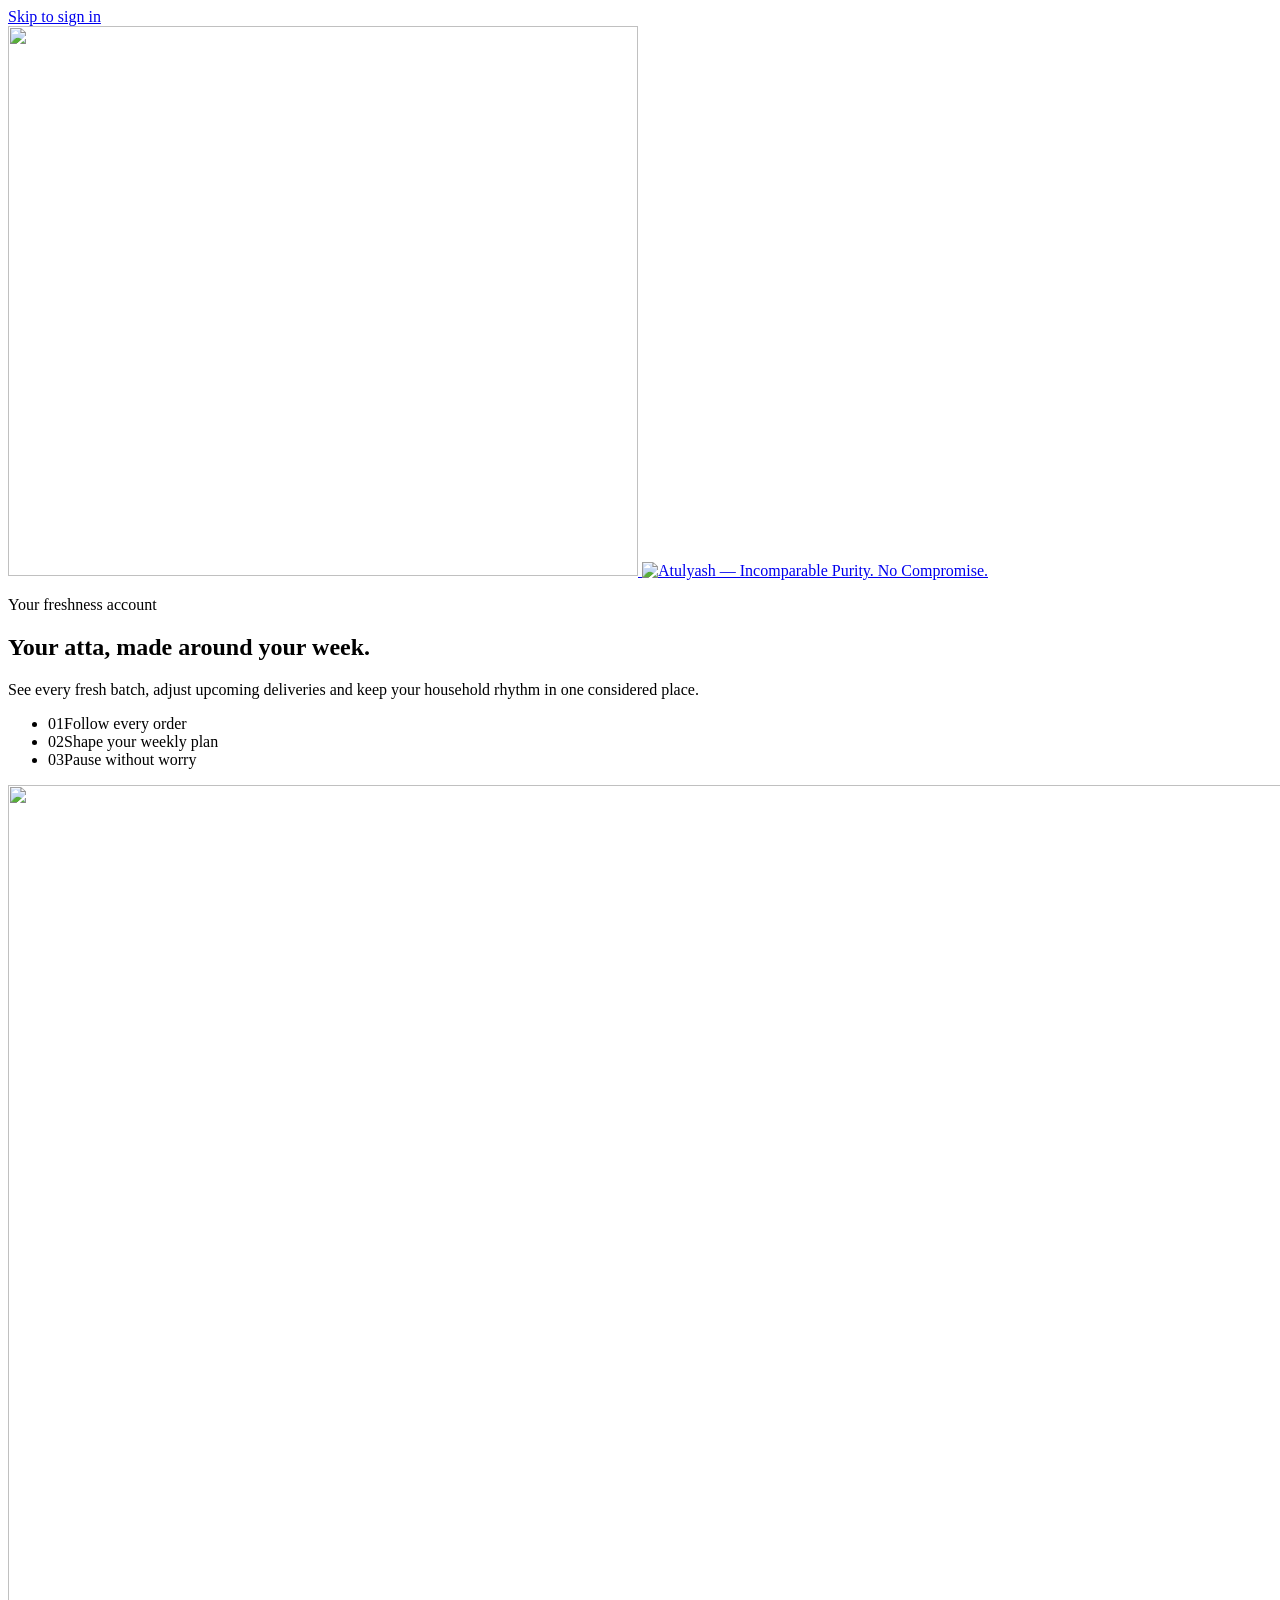
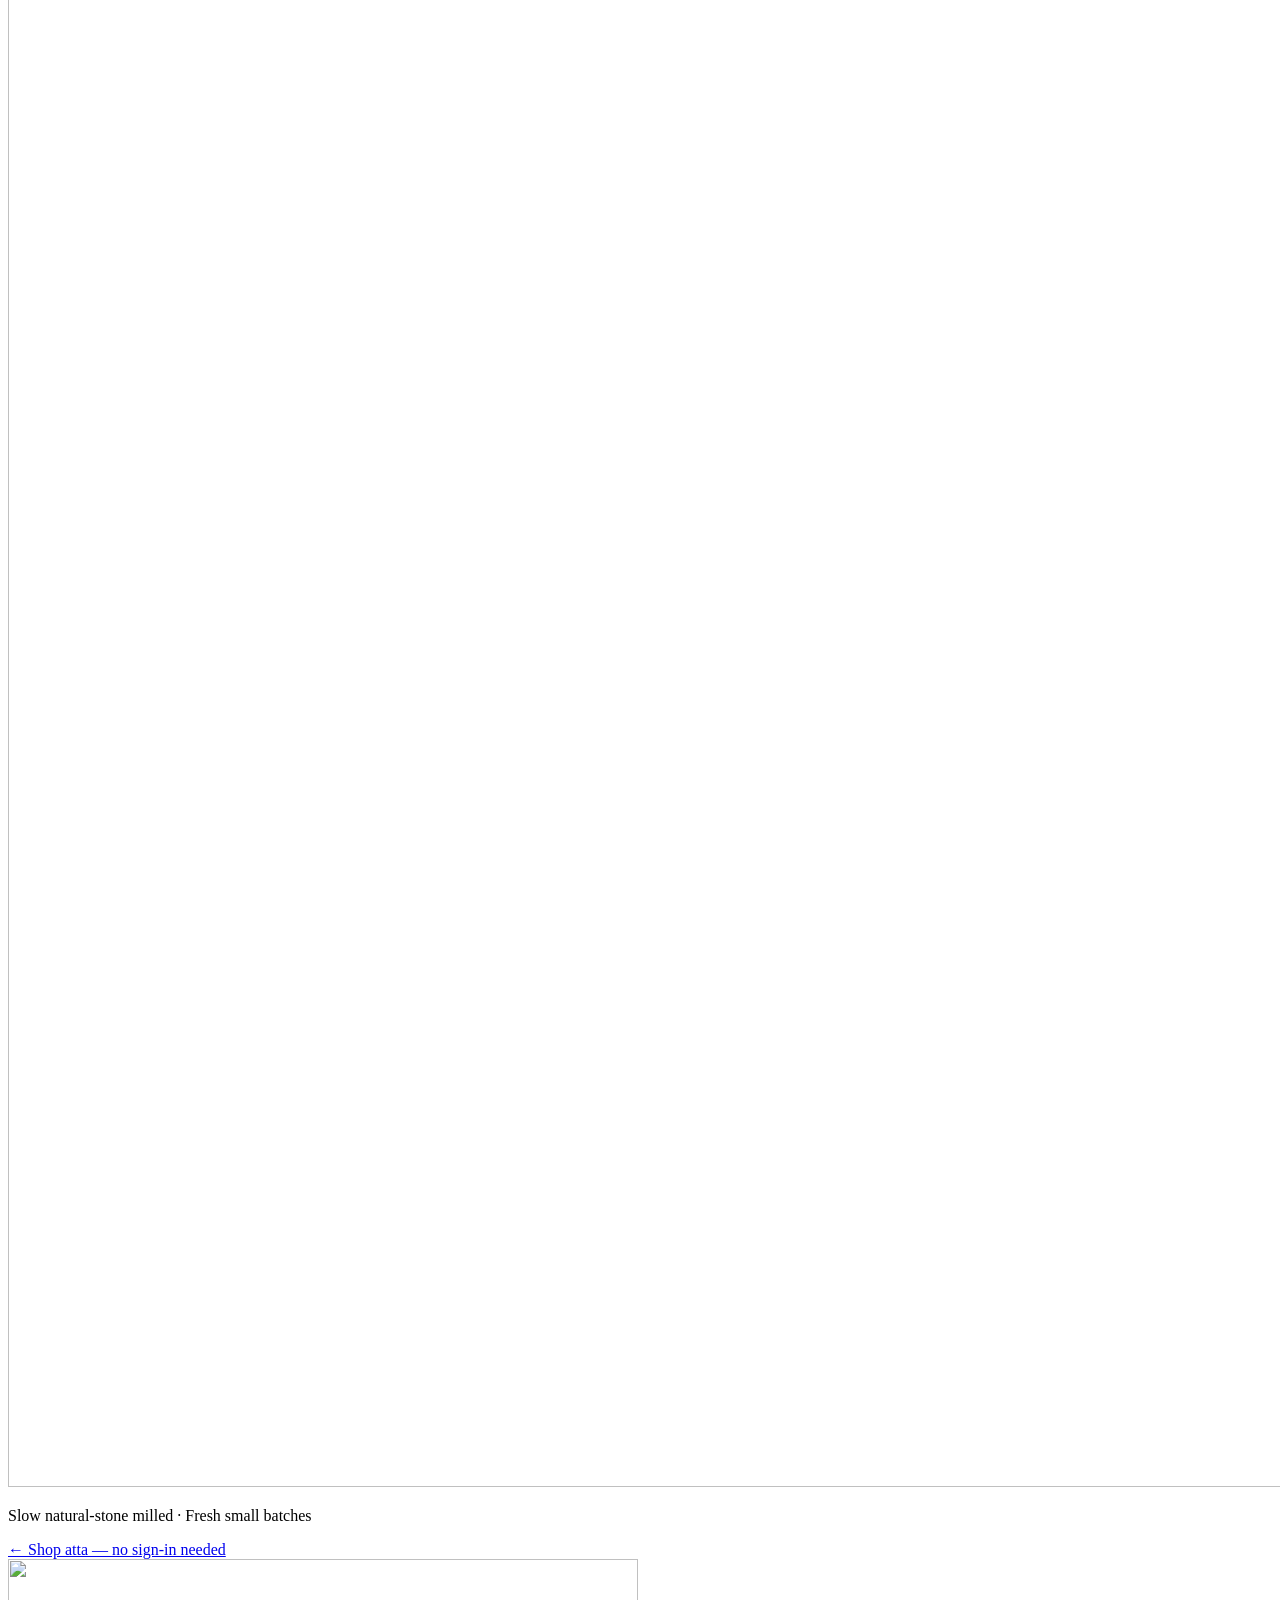
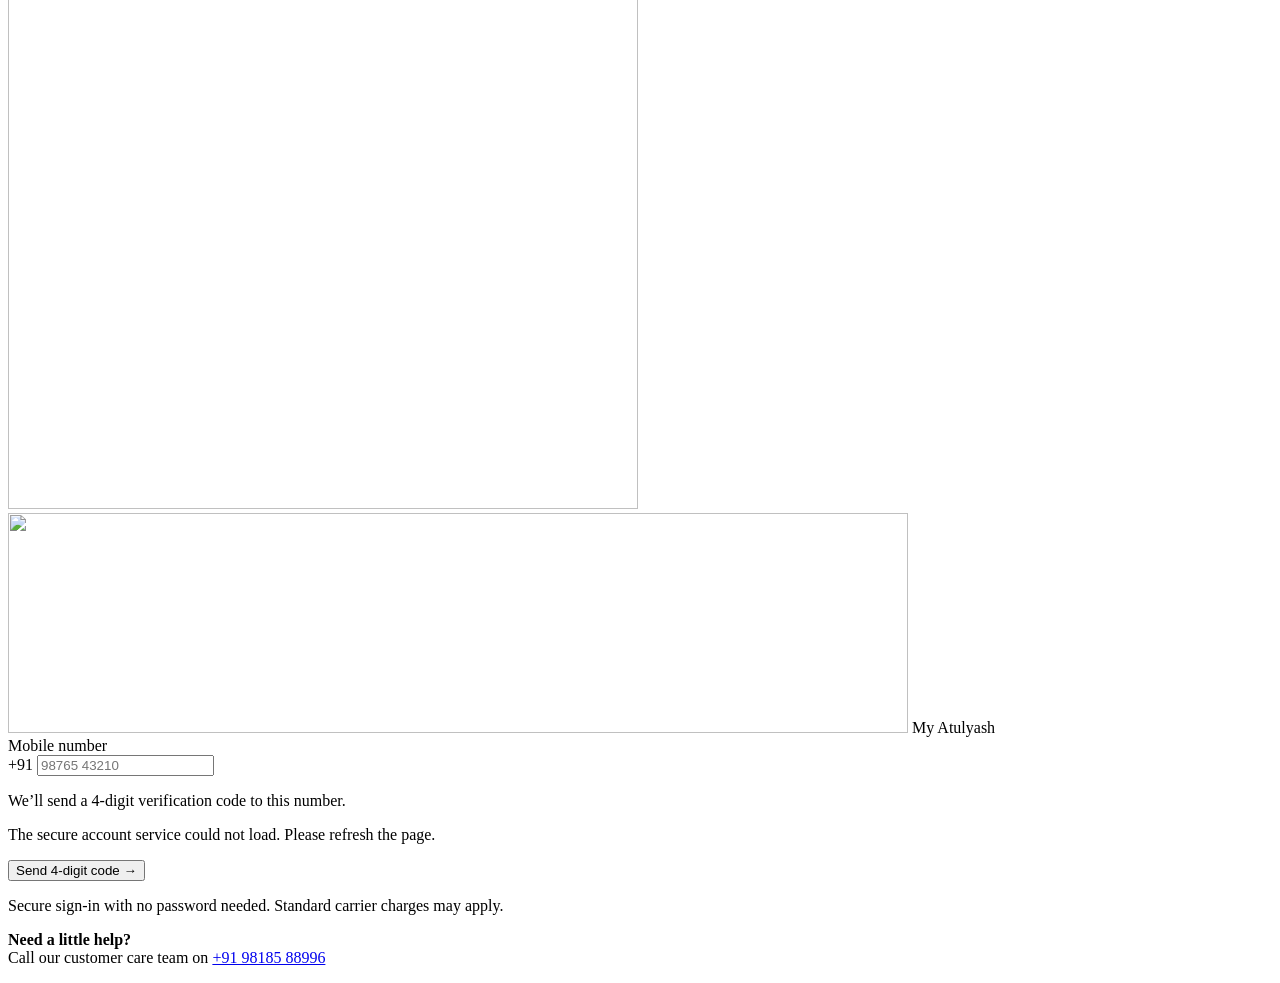
==== account.html @ 03e4df3a "Simplify account sign-in copy" ====
<!doctype html>
<html lang="en">
<head>
  <meta charset="utf-8">
  <meta name="viewport" content="width=device-width, initial-scale=1">
  <meta name="description" content="Your personal Atulyash home for fresh-batch deliveries, weekly atta plans and thoughtful customer care.">
  <meta name="theme-color" content="#3B7B3B">
  <title>My Atulyash | Your Freshness Home</title>
  <link rel="icon" href="images/brand-mark.webp" type="image/webp">
  <link rel="preconnect" href="https://fonts.googleapis.com">
  <link rel="preconnect" href="https://fonts.gstatic.com" crossorigin>
  <link href="https://fonts.googleapis.com/css2?family=DM+Sans:wght@400;500;600;700&amp;family=Newsreader:opsz,wght@6..72,400;6..72,500;6..72,600&amp;display=swap" rel="stylesheet">
  <link rel="stylesheet" href="account.css?v=20260924-2">
  <link rel="stylesheet" href="commerce-shared.css?v=20260902-5">
</head>
<body>
  <a class="skip-link" id="skipLink" href="#mobileNumber" hidden>Skip to sign in</a>

  <main class="account-entry-loader" id="accountEntryLoader" role="status" aria-live="polite" aria-label="Opening My Atulyash">
    <div class="account-entry-loader-inner">
      <img class="account-entry-loader-mark" src="images/brand-mark.webp" width="630" height="550" alt="">
      <div class="account-entry-loader-scene" aria-hidden="true">
        <span class="account-entry-loader-roti"></span>
        <span class="account-entry-loader-pin"><i></i></span>
      </div>
      <p class="account-entry-loader-eyebrow">MY ATULYASH</p>
      <h1>Preparing your home.</h1>
      <p>Checking your saved sign-in…</p>
    </div>
  </main>

  <main class="auth-shell" id="authShell" hidden>
    <section class="auth-story" aria-labelledby="authStoryTitle">
      <a class="auth-brand" href="index.html" aria-label="Atulyash home">
        <img src="images/brand-mark.webp" width="630" height="550" alt="">
        <img src="images/brand-wordmark.webp" width="900" height="220" alt="Atulyash — Incomparable Purity. No Compromise.">
      </a>
      <div class="auth-story-copy">
        <p class="section-label section-label-light">Your freshness account</p>
        <h1 id="authStoryTitle">Your atta, made around your week.</h1>
        <p>See every fresh batch, adjust upcoming deliveries and keep your household rhythm in one considered place.</p>
        <ul class="auth-promises" aria-label="Account benefits">
          <li><span>01</span>Follow every order</li>
          <li><span>02</span>Shape your weekly plan</li>
          <li><span>03</span>Pause without worry</li>
        </ul>
      </div>
      <div class="auth-product" aria-hidden="true">
        <span class="auth-product-orbit"></span>
        <img src="images/atta-packet-2026.webp" width="1553" height="2302" alt="">
      </div>
      <p class="auth-story-note">Slow natural-stone milled · Fresh small batches</p>
    </section>

    <section class="auth-entry" aria-label="Sign in to My Atulyash">
      <div class="auth-entry-inner">
        <a class="back-home" href="index.html#shop"><span aria-hidden="true">←</span> Shop atta — no sign-in needed</a>
        <div class="auth-mobile-brand" aria-hidden="true">
          <img class="auth-mobile-mark" src="images/brand-mark.webp" width="630" height="550" alt="">
          <img class="auth-mobile-wordmark" src="images/brand-wordmark.webp" width="900" height="220" alt="">
          <span>My Atulyash</span>
        </div>

        <div class="auth-step" id="mobileStep">
          <aside class="auth-return-notice" id="authReturnNotice" aria-live="polite" hidden>
            <strong>Your bag is ready to reopen.</strong>
            <span>Sign in with your mobile number and we’ll take you straight back to it.</span>
          </aside>
          <form class="auth-form" id="mobileForm" novalidate>
            <label for="mobileNumber">Mobile number</label>
            <div class="phone-field">
              <span aria-hidden="true">+91</span>
              <input id="mobileNumber" name="mobile" type="tel" inputmode="numeric" autocomplete="tel-national" maxlength="10" pattern="[6-9][0-9]{9}" placeholder="98765 43210" required aria-describedby="mobileHint mobileError">
            </div>
            <p class="field-hint" id="mobileHint">We’ll send a 4-digit verification code to this number.</p>
            <p class="field-error" id="mobileError" role="alert"></p>
            <button class="primary-button auth-submit" type="submit">
              <span>Send 4-digit code</span>
              <span aria-hidden="true">→</span>
            </button>
          </form>
          <p class="auth-legal">Secure sign-in with no password needed. Standard carrier charges may apply.</p>
        </div>

        <div class="auth-step" id="otpStep" hidden>
          <button class="quiet-back" id="changeMobileButton" type="button"><span aria-hidden="true">←</span> Change number</button>
          <p class="section-label">Check your phone</p>
          <h2>Enter your <br>4-digit code.</h2>
          <p class="auth-intro">We sent a secure code to <strong id="otpMobileDisplay"></strong>.</p>
          <form class="auth-form" id="otpForm" novalidate>
            <label for="otpCode">One-time code</label>
            <input class="otp-field" id="otpCode" name="otp" type="text" inputmode="numeric" autocomplete="one-time-code" maxlength="4" pattern="[0-9]{4}" placeholder="••••" required aria-describedby="otpHint otpError">
            <p class="field-hint" id="otpHint">The code is valid for a limited time.</p>
            <p class="field-error" id="otpError" role="alert"></p>
            <button class="primary-button auth-submit" type="submit">
              <span>Open My Atulyash</span>
              <span aria-hidden="true">→</span>
            </button>
          </form>
          <button class="resend-button" id="resendOtpButton" type="button" disabled>Resend code in <span id="resendCountdown">30</span>s</button>
        </div>

        <div class="auth-service-note">
          <span aria-hidden="true"></span>
          <p><strong>Need a little help?</strong><br>Call our customer care team on <a href="tel:+919818588996">+91 98185 88996</a></p>
        </div>
      </div>
    </section>
  </main>

  <div class="account-shell" id="accountShell" hidden>
    <header class="portal-header">
      <div class="portal-header-inner">
        <a class="portal-brand" href="index.html" aria-label="Atulyash home">
          <img class="portal-brand-mark" src="images/brand-mark.webp" width="630" height="550" alt="">
          <img class="portal-brand-wordmark" src="images/brand-wordmark.webp" width="900" height="220" alt="Atulyash">
          <span class="portal-brand-context">My Atulyash</span>
        </a>
        <div class="portal-header-actions">
          <button class="shop-link" type="button" data-go-view="shop">Order fresh atta <span aria-hidden="true">→</span></button>
          <button class="portal-bag-shortcut" id="portalBagShortcut" type="button" aria-label="Open My Bag" aria-controls="accountBagDrawer" aria-expanded="false">
            <span class="portal-bag-icon" aria-hidden="true"></span>
            <span class="portal-bag-label">My bag</span>
            <b id="portalBagCount" hidden>0</b>
          </button>
          <button class="notification-shortcut" id="notificationShortcut" type="button" aria-label="Open notifications">
            <span class="notification-bell" aria-hidden="true">
              <svg viewBox="0 0 24 24"><path d="M18 9a6 6 0 0 0-12 0c0 7-3 7-3 8.5h18C21 16 18 16 18 9Z"></path><path d="M9.8 20a2.5 2.5 0 0 0 4.4 0"></path></svg>
            </span>
            <b id="notificationBadge" hidden>0</b>
          </button>
          <details class="profile-menu" id="profileMenu">
            <summary class="profile-shortcut" id="profileShortcut" aria-label="Open profile menu">
              <span class="avatar" id="headerAvatar" aria-hidden="true">A</span>
              <span><small>Namaste</small><strong id="headerName">Atulyash family</strong></span>
              <i aria-hidden="true">⌄</i>
            </summary>
            <div class="profile-menu-popover" aria-label="Profile options">
              <button type="button" data-view="profile"><span aria-hidden="true">◇</span><span><strong>My details</strong><small>Profile and contact information</small></span></button>
              <button type="button" data-view="wallet"><span aria-hidden="true">◈</span><span><strong>My wallet</strong><small>Balance and recharge history</small></span></button>
            </div>
          </details>
        </div>
      </div>
    </header>

    <div class="account-bag-backdrop unified-bag-backdrop" id="accountBagBackdrop" hidden></div>
    <aside class="account-bag-drawer unified-bag" id="accountBagDrawer" role="dialog" aria-modal="true" aria-labelledby="accountBagTitle" aria-hidden="true" inert>
      <header class="account-bag-header unified-bag-header">
        <div>
          <p>Your Atulyash order</p>
          <h2 id="accountBagTitle">My bag <span id="accountBagTitleCount">(0)</span></h2>
        </div>
        <button id="accountBagCloseButton" type="button" aria-label="Close shopping bag"><span aria-hidden="true">×</span></button>
      </header>
      <div class="account-bag-body unified-bag-content">
        <div class="account-bag-status unified-bag-status" id="accountBagStatus" role="status" aria-live="polite" aria-atomic="true" hidden>
          <span aria-hidden="true"></span>
          <p id="accountBagStatusText">Refreshing your secure bag…</p>
          <button id="accountBagRetryButton" type="button" hidden>Try again</button>
        </div>
        <div class="account-bag-empty unified-bag-empty" id="accountBagEmpty" hidden>
          <div class="account-bag-empty-visual unified-bag-empty-visual" aria-hidden="true">
            <img src="images/sack5g.webp" width="490" height="512" alt="">
          </div>
          <p class="account-bag-eyebrow">Your bag is waiting</p>
          <h3>Begin with one fresh batch.</h3>
          <p>Choose the pack size that suits the rhythm of your home.</p>
          <button type="button" data-account-bag-shop>Choose a pack</button>
        </div>
        <div class="account-bag-items unified-bag-items" id="accountBagItems" aria-live="polite"></div>
        <aside class="account-bag-promise unified-bag-promise" id="accountBagPromise" hidden aria-label="Fresh-batch promise">
          <p>Included with every pack</p>
          <ul>
            <li><span>01</span>Natural-stone milled</li>
            <li><span>02</span>Natural chokar retained</li>
            <li><span>03</span>Schedule confirmed first</li>
          </ul>
        </aside>
      </div>
      <footer class="account-bag-footer unified-bag-footer" id="accountBagFooter" hidden>
        <div class="account-bag-subtotal unified-bag-subtotal">
          <span id="accountBagSubtotalLabel">Subtotal</span>
          <strong id="accountBagSubtotal">₹0</strong>
        </div>
        <div class="account-bag-credit unified-bag-credit" id="accountBagCreditRow" hidden>
          <span id="accountBagCreditLabel">Your first Atulyash experience</span>
          <strong id="accountBagCredit">−₹0</strong>
        </div>
        <div class="account-bag-delivery unified-bag-delivery" id="accountBagDeliveryRow">
          <span>
            <b id="accountBagDeliveryLabel">Delivery charge</b>
            <small id="accountBagDeliveryNote">Waiting for the live bag total.</small>
          </span>
          <strong id="accountBagDeliveryCharge">—</strong>
        </div>
        <div class="account-bag-total unified-bag-total">
          <span id="accountBagTotalLabel">Order total</span>
          <strong id="accountBagTotal">₹0</strong>
        </div>
        <p id="accountBagDeliveryPolicy">Delivery charges are confirmed by the live Atulyash bag.</p>
        <button id="accountBagCheckoutButton" type="button">Proceed to delivery <span aria-hidden="true">→</span></button>
        <button class="account-bag-continue unified-bag-continue" id="accountBagContinueButton" type="button">Continue shopping</button>
      </footer>
    </aside>

    <div class="portal-layout">
      <aside class="portal-sidebar customer-menu">
        <div class="sidebar-greeting">
          <p>Your Atulyash home</p>
          <strong id="sidebarName">Atulyash family</strong>
          <span id="sidebarMobile"></span>
        </div>
        <button class="mobile-account-nav-toggle" id="mobileAccountNavToggle" type="button" aria-label="Open account menu" aria-controls="portalAccountNav" aria-expanded="false">
          <span class="mobile-account-nav-current">
            <small>My Atulyash</small>
            <strong id="mobileAccountNavLabel">Order atta</strong>
          </span>
          <span class="mobile-account-nav-action" aria-hidden="true">
            <span>Menu</span>
            <i class="mobile-account-nav-hamburger"><b></b><b></b></i>
          </span>
        </button>
        <nav class="portal-nav" id="portalAccountNav" aria-label="Customer account">
          <button class="nav-item is-active" type="button" data-view="shop" aria-label="Order atta" aria-current="page">
            <span class="nav-icon" aria-hidden="true"><svg viewBox="0 0 24 24"><path d="M7 9.5h10l1 10H6l1-10Z"></path><path d="M9 9.5V7a3 3 0 0 1 6 0v2.5"></path></svg></span>
            <span class="nav-copy"><strong>Order atta</strong><small>Fresh batch</small></span>
          </button>
          <button class="nav-item" type="button" data-view="orders" aria-label="Orders">
            <span class="nav-icon" aria-hidden="true"><svg viewBox="0 0 24 24"><path d="M7 3.5h10v17l-2-1.5-3 1.5L9 19l-2 1.5v-17Z"></path><path d="M9.5 8h5M9.5 12h5M9.5 16h3"></path></svg></span>
            <span class="nav-copy"><strong>Orders</strong><small>Track batches</small></span>
          </button>
          <button class="nav-item" type="button" data-view="subscriptions" aria-label="Weekly plan">
            <span class="nav-icon" aria-hidden="true"><svg viewBox="0 0 24 24"><path d="M19 8a8 8 0 0 0-13.5-2L4 8"></path><path d="M4 4v4h4M5 16a8 8 0 0 0 13.5 2L20 16"></path><path d="M20 20v-4h-4"></path></svg></span>
            <span class="nav-copy"><strong>Weekly plan</strong><small>Your rhythm</small></span>
          </button>
          <button class="nav-item" type="button" data-view="addresses" aria-label="Delivery">
            <span class="nav-icon" aria-hidden="true"><svg viewBox="0 0 24 24"><path d="M19 10c0 5-7 11-7 11S5 15 5 10a7 7 0 1 1 14 0Z"></path><circle cx="12" cy="10" r="2.25"></circle></svg></span>
            <span class="nav-copy"><strong>Delivery</strong><small>Saved homes</small></span>
          </button>
          <button class="nav-item" type="button" data-view="support" aria-label="Help">
            <span class="nav-icon" aria-hidden="true"><svg viewBox="0 0 24 24"><path d="M20 15a3 3 0 0 1-3 3H9l-5 3v-6a3 3 0 0 1-1-2V7a3 3 0 0 1 3-3h11a3 3 0 0 1 3 3v8Z"></path><path d="M9.8 9a2.3 2.3 0 1 1 3.4 2c-.8.4-1.2.9-1.2 1.7M12 15.5h.01"></path></svg></span>
            <span class="nav-copy"><strong>Help</strong><small>Customer care</small></span>
          </button>
        </nav>
        <div class="sidebar-bottom">
          <p>Fresh flour, without the fuss.</p>
          <button id="logoutButton" type="button">Sign out <span aria-hidden="true">→</span></button>
        </div>
      </aside>

      <main class="portal-main" id="portalMain" tabindex="-1">
        <section class="portal-view is-active account-shop-view" id="view-shop" data-view-panel="shop" aria-labelledby="accountShopTitle">
          <div class="account-shop-intro">
            <div>
              <p class="section-label">Fresh from the stone, for your home</p>
              <h1 id="accountShopTitle">What does your kitchen need this week?</h1>
            </div>
            <p>One honest atta. Choose the quantity your home needs and continue straight to delivery—your mobile is already verified.</p>
          </div>

          <form class="quick-order" id="accountQuickOrderForm" data-order-mode="once">
            <div class="quick-order-visual" id="quickOrderVisual">
              <div class="quick-order-halo" aria-hidden="true"></div>
              <p class="quick-order-kicker">100% MP Sharbati wheat</p>
              <div class="quick-order-chapati-fill" id="quickOrderChapatiFill" aria-hidden="true"></div>
              <img class="quick-order-pack" id="quickOrderPackArt" src="images/atta-packet-2026.webp" width="1553" height="2302" alt="Atulyash whole wheat atta pack">
              <img class="quick-order-veer" src="images/veer-mascot-2026.webp" width="1536" height="2048" alt="" aria-hidden="true">
              <span class="quick-order-weight" id="quickOrderWeightBadge">2 kg</span>
              <div class="quick-order-proof" aria-label="Atulyash product qualities">
                <span><b>01</b> Slow stone-milled</span>
                <span><b>02</b> Bran kept intact</span>
                <span><b>03</b> Fresh small batches</span>
              </div>
            </div>

            <div class="quick-order-config">
              <div class="quick-order-step">
                <span>01</span>
                <div><strong>How would you like to order?</strong><small>Choose a one-time pack or a regular weekly delivery.</small></div>
              </div>
              <fieldset class="quick-order-modes" id="quickOrderModes">
                <legend class="sr-only">Purchase type</legend>
                <label>
                  <input type="radio" name="quickOrderMode" value="once" checked>
                  <span><strong>Buy once</strong><small>For today’s household need</small></span>
                </label>
                <label>
                  <input type="radio" name="quickOrderMode" value="weekly" disabled>
                  <span><strong>Weekly delivery</strong><small>Fresh atta arrives every week</small></span>
                </label>
              </fieldset>

              <div id="quickOrderOnceFields">
                <div class="quick-order-step compact">
                  <span>02</span>
                  <div><strong>Choose your pack</strong><small>Made for real household rhythms.</small></div>
                </div>
                <div class="quick-catalog-status" id="quickOrderCatalogStatus" role="status" aria-live="polite" aria-atomic="true">
                  <span id="quickOrderCatalogMessage">Loading today’s live pack sizes…</span>
                  <button id="quickOrderCatalogRetry" type="button" hidden>Try again</button>
                </div>
                <label class="quick-pack-select-field" for="accountPackSelector">
                  <span>Pack size</span>
                  <select id="accountPackSelector" name="quickPackSize" disabled>
                    <option value="">Loading live pack sizes…</option>
                  </select>
                  <small>Available sizes and prices come directly from the live Atulyash catalogue.</small>
                </label>

                <div class="quick-quantity-row">
                  <div><strong>Number of packs</strong><small>Up to 10 packs in one order</small></div>
                  <div class="quick-quantity" role="group" aria-label="Pack quantity">
                    <button id="quickOrderMinus" type="button" aria-label="Decrease quantity">−</button>
                    <output id="quickOrderQuantity" aria-live="polite">1</output>
                    <button id="quickOrderPlus" type="button" aria-label="Increase quantity">＋</button>
                  </div>
                </div>
              </div>

              <div class="quick-weekly-fields" id="quickOrderWeeklyFields" hidden>
                  <div class="quick-order-step compact">
                  <span>02</span>
                  <div><strong>How much atta does your home need each week?</strong><small>Every delivery is packed in whole kilograms. You will select the delivery day during checkout.</small></div>
                </div>
                <label class="quick-select-field" for="quickOrderPlan">Weekly household need
                  <select id="quickOrderPlan" name="quickOrderPlan" disabled>
                    <option value="" selected disabled>Loading live weekly plans…</option>
                  </select>
                </label>
                <section class="weekly-choice-summary" id="weeklyChoiceSummary" aria-label="Selected weekly plan" aria-live="polite" hidden>
                  <div class="weekly-choice-heading">
                    <div><span>Your weekly rhythm</span><strong><b id="weeklyChoiceQuantity">—</b></strong><small id="weeklyChoiceCoverage">— weekly delivery</small></div>
                    <span class="weekly-choice-live"><i></i> Live plan</span>
                  </div>
                  <div class="weekly-choice-prices">
                    <div><span>Each weekly delivery</span><strong id="weeklyChoicePerDelivery">—</strong><small>Price for one delivery</small></div>
                    <div><span>Wallet funding</span><strong id="weeklyChoiceFirstMonth">—</strong><small>Required for four deliveries</small></div>
                  </div>
                  <div class="weekly-choice-explanation">
                    <span aria-hidden="true">✓</span>
                    <p><strong>Four-delivery wallet cover</strong><small id="weeklyChoicePaymentCopy">Keep enough balance for four deliveries. Your wallet is charged only after the rider confirms each delivery.</small></p>
                  </div>
                </section>
                <details class="quick-calculator" id="accountCalculatorDetails">
                  <summary class="quick-calculator-head">
                    <span><strong>Not sure how much your home needs?</strong><small>Estimate it from the number of rotis cooked each day</small></span>
                    <b>Open calculator <span aria-hidden="true">＋</span></b>
                  </summary>
                  <article class="account-atta-calculator" aria-labelledby="accountCalculatorTitle">
                    <h3 class="sr-only" id="accountCalculatorTitle">Weekly atta calculator</h3>
                    <div class="account-calculator-controls">
                      <div class="account-roti-control">
                        <span>Rotis cooked per day</span>
                        <div class="account-stepper">
                          <button id="accountRotisMinus" type="button" aria-label="Decrease daily rotis">−</button>
                          <label><span class="sr-only">Daily rotis, minimum 8</span><input id="accountDailyRotis" type="number" inputmode="numeric" min="8" step="1" value="8"></label>
                          <small>rotis / day</small>
                          <button id="accountRotisPlus" type="button" aria-label="Increase daily rotis">+</button>
                        </div>
                        <small>Minimum 8 rotis for the household</small>
                      </div>
                      <fieldset class="account-buffer-options">
                        <legend>Extra atta for other favourites</legend>
                        <label><input type="radio" name="accountAttaBuffer" value="15" checked><span><strong>+15%</strong><small>A little extra</small></span></label>
                        <label><input type="radio" name="accountAttaBuffer" value="20"><span><strong>+20%</strong><small>Often</small></span></label>
                        <label><input type="radio" name="accountAttaBuffer" value="25"><span><strong>+25%</strong><small>Regular extras</small></span></label>
                        <label><input type="radio" name="accountAttaBuffer" value="30"><span><strong>+30%</strong><small>Frequent extras</small></span></label>
                      </fieldset>
                    </div>
                    <div class="account-calculator-result" aria-live="polite">
                      <span>Your estimated requirement</span>
                      <strong id="accountCalculatorKg">1.93 <small>kg/week</small></strong>
                      <p id="accountCalculatorPlan">Finding the closest live weekly plan…</p>
                      <div class="account-calculator-formula-card">
                        <span>How we calculate</span>
                        <strong id="accountCalculatorFormula">8 rotis/day × 30 g/roti × 7 days + 15% buffer</strong>
                        <small>One medium roti uses about 30 g atta. The buffer allows for other atta dishes.</small>
                      </div>
                      <small class="account-calculator-disclaimer">This is an estimate—your household use may vary.</small>
                      <small class="account-calculator-plan-note">The closest live plan may stay the same for nearby percentages because it must fully cover your estimate.</small>
                    </div>
                  </article>
                </details>
              </div>

              <div class="quick-order-total" id="quickOrderTotal" aria-live="polite">
                <div>
                  <span>Your selection</span>
                  <strong id="quickOrderSelection">2 kg · one-time order</strong>
                  <small>Live price and availability are confirmed before checkout.</small>
                </div>
                <strong id="quickOrderPrice">₹180</strong>
              </div>
              <button class="quick-order-submit" type="submit">
                <span id="quickOrderCtaLabel">Loading live availability…</span>
                <span aria-hidden="true">→</span>
              </button>
              <p class="quick-order-assurance" id="quickOrderAssurance"><span aria-hidden="true">✓</span><span id="quickOrderAssuranceText">Added here, reviewed here. Choose delivery and payment only when you are ready.</span></p>
            </div>
          </form>
        </section>

        <section class="portal-view" id="view-overview" data-view-panel="overview" aria-labelledby="overviewTitle" hidden>
          <div class="overview-hero">
            <div class="overview-hero-copy">
              <p class="section-label section-label-light">Welcome home</p>
              <h1 id="overviewTitle">Your next fresh batch, beautifully on time.</h1>
              <p>See what is arriving next, shape your weekly rhythm and bring home slow stone-milled atta whenever you need it.</p>
              <button class="light-button" type="button" data-go-view="shop">Order fresh atta <span aria-hidden="true">→</span></button>
              <div class="hero-assurances" aria-label="Atulyash product qualities">
                <span>100% MP Sharbati</span>
                <span>Natural stone milled</span>
                <span>Fresh small batches</span>
              </div>
            </div>
            <div class="overview-hero-art" aria-hidden="true">
              <span class="hero-ring"></span>
              <span class="hero-grain-line"></span>
              <img class="hero-pack" src="images/atta-packet-2026.webp" width="1553" height="2302" alt="">
              <img class="hero-veer" src="images/veer-mascot-2026.webp" width="1536" height="2048" alt="">
            </div>
          </div>

          <div class="overview-grid">
            <section class="content-card upcoming-card" aria-labelledby="upcomingTitle">
              <div class="card-heading">
                <div><p class="section-label">Your next fresh batch</p><h2 id="upcomingTitle">Coming home next</h2></div>
                <button class="text-button" type="button" data-go-view="subscriptions">View weekly plan →</button>
              </div>
              <div id="upcomingDelivery"><div class="skeleton-block skeleton-tall"></div></div>
            </section>
            <aside class="content-card promise-card">
              <p class="section-label section-label-light">Why families choose Atulyash</p>
              <blockquote>“Slow stone-milled in small batches, close to the day it reaches you.”</blockquote>
              <div><span aria-hidden="true">✓</span><p><strong>No delivery charges</strong><br>on scheduled weekly orders</p></div>
            </aside>
          </div>

          <section class="home-details" aria-labelledby="homeDetailsTitle">
            <div class="home-details-heading">
              <div><p class="section-label">Made around your home</p><h2 id="homeDetailsTitle">Your Atulyash, at a glance</h2></div>
              <p>Just the useful things—your weekly rhythm, wallet balance and anything new for you.</p>
            </div>
            <div class="metric-grid" id="overviewMetrics" aria-live="polite">
              <article class="metric-card"><span>Ready for your next batch</span><strong>—</strong><small>Loading your wallet</small></article>
              <article class="metric-card"><span>Your weekly rhythm</span><strong>—</strong><small>Loading your plans</small></article>
              <article class="metric-card"><span>New for you</span><strong>—</strong><small>Loading your updates</small></article>
            </div>
          </section>

          <section class="content-card overview-orders" aria-labelledby="recentOrdersTitle">
            <div class="card-heading">
              <div><p class="section-label">From your kitchen</p><h2 id="recentOrdersTitle">Your recent batches</h2></div>
              <button class="text-button" type="button" data-go-view="orders">See order history →</button>
            </div>
            <div id="overviewOrders"><div class="skeleton-row"></div><div class="skeleton-row"></div></div>
          </section>
        </section>

        <section class="portal-view" id="view-orders" data-view-panel="orders" aria-labelledby="ordersTitle" hidden>
          <div class="view-heading">
            <div><p class="section-label">Every batch, remembered</p><h1 id="ordersTitle">Your orders</h1><p>Track what is on its way, revisit earlier batches or bring a favourite order home again.</p></div>
            <div class="orders-heading-actions">
              <button class="secondary-button" id="ordersStatementButton" type="button">Invoices &amp; transactions</button>
              <label class="filter-control">Show
                <select id="orderFilter">
                  <option value="">All orders</option>
                  <option value="true">One-time orders</option>
                  <option value="false">Subscription orders</option>
                </select>
              </label>
            </div>
          </div>
          <section class="launch-account-panel" aria-labelledby="launchAccountTitle">
            <div class="launch-account-heading">
              <div>
                <p class="section-label">A first taste of atta, as it should be</p>
                <h2 id="launchAccountTitle">Your Launch Experience</h2>
                <p>Follow your complimentary 1 kg pack separately from paid orders. We only show tracking updates confirmed by Atulyash operations.</p>
              </div>
              <button class="secondary-button" id="launchReservationsRefresh" type="button">Refresh status <span aria-hidden="true">↻</span></button>
            </div>
            <div class="launch-account-list" id="launchReservationsList" aria-live="polite"></div>
          </section>
          <div class="list-region" id="ordersList" aria-live="polite"></div>
          <button class="secondary-button load-more" id="ordersLoadMore" type="button" hidden>Show more orders</button>
        </section>

        <section class="portal-view weekly-plan-view" id="view-subscriptions" data-view-panel="subscriptions" aria-labelledby="subscriptionsTitle" hidden>
          <div class="view-heading weekly-plan-heading">
            <div><p class="section-label">Atta made around your week</p><h1 id="subscriptionsTitle">Your weekly plan</h1><p>See what comes next, skip a week or pause deliveries while you are away.</p></div>
            <button class="primary-button compact-button" id="chooseWeeklyPlanButton" type="button" data-go-view="shop" data-shop-mode="weekly">Choose a weekly plan <span aria-hidden="true">→</span></button>
          </div>
          <div class="weekly-plan-stage">
            <aside class="weekly-plan-guide" aria-labelledby="weeklyPlanGuideTitle">
              <div class="weekly-plan-guide-copy">
                <span class="weekly-plan-guide-kicker">A fresh rhythm for home</span>
                <h2 id="weeklyPlanGuideTitle">Fresh atta arrives. You stay in control.</h2>
                <p>Your plan prepares a new natural stone-milled batch around your chosen delivery day—without making your week rigid.</p>
                <ul class="weekly-plan-benefits" aria-label="Weekly plan benefits">
                  <li><span>01</span><strong>Prepared every week</strong><small>A fresh batch, close to delivery</small></li>
                  <li><span>02</span><strong>Easy to adjust</strong><small>Skip or manage upcoming dates</small></li>
                  <li><span>03</span><strong>Pause for travel</strong><small>Your plan waits when you are away</small></li>
                </ul>
              </div>
              <div class="weekly-plan-veer" aria-hidden="true">
                <span>“I’ll help keep your atta aligned with your week.”</span>
                <img src="images/veer-mascot-2026.webp" width="1536" height="2048" alt="">
              </div>
            </aside>

            <section class="weekly-plan-workspace" aria-labelledby="weeklyPlanWorkspaceTitle">
              <div class="weekly-plan-workspace-head">
                <div><span>Your live plan</span><h2 id="weeklyPlanWorkspaceTitle">Freshness schedule</h2></div>
                <p><strong id="weeklyPlanCount">—</strong><span id="weeklyPlanCountLabel">Checking plans</span></p>
              </div>
              <div class="list-region subscription-list" id="subscriptionsList" aria-live="polite"></div>
              <div class="weekly-plan-tools">
                <aside class="weekly-fit-prompt">
                  <div><span aria-hidden="true">≈</span><p><strong>Has your household rhythm changed?</strong><br>Use the atta calculator only when you need a new estimate.</p></div>
                  <button class="secondary-button" type="button" data-go-view="shop" data-shop-mode="weekly" data-open-calculator="true">Open calculator <span aria-hidden="true">→</span></button>
                </aside>
                <div class="vacation-banner" id="vacationBanner">
                  <div><span class="vacation-mark" aria-hidden="true">☼</span><p><strong>Travelling?</strong><br>Pause scheduled deliveries for the dates you are away.</p></div>
                  <button class="secondary-button" id="setVacationButton" type="button">Pause for travel</button>
                </div>
              </div>
            </section>
          </div>
        </section>

        <section class="portal-view" id="view-addresses" data-view-panel="addresses" aria-labelledby="addressesTitle" hidden>
          <div class="view-heading delivery-home-heading">
            <div><p class="section-label">Where freshness arrives</p><h1 id="addressesTitle">Your delivery homes</h1><p>Save the doorsteps your family uses. You will choose the right one when reviewing each fresh-batch delivery.</p></div>
            <button class="primary-button compact-button" id="addAddressButton" type="button">Add a delivery home <span aria-hidden="true">+</span></button>
          </div>
          <div class="delivery-home-stage">
            <aside class="delivery-home-guide" aria-labelledby="deliveryHomeGuideTitle">
              <span class="delivery-home-guide-kicker">Freshness, to the right door</span>
              <h2 id="deliveryHomeGuideTitle">Every delivery begins with a clear address.</h2>
              <p>Keep recipient, mobile number and doorstep details accurate so the delivery team can arrive without unnecessary calls.</p>
              <div class="delivery-home-count">
                <strong id="deliveryHomeCount">—</strong>
                <span id="deliveryHomeCountLabel">Saved delivery homes</span>
              </div>
              <ul class="delivery-home-promises" aria-label="Delivery address benefits">
                <li><span aria-hidden="true">✓</span>Choose the address during checkout</li>
                <li><span aria-hidden="true">✓</span>Edit instructions whenever needed</li>
                <li><span aria-hidden="true">✓</span>PIN availability checked before delivery</li>
              </ul>
            </aside>
            <section class="delivery-home-collection" aria-labelledby="savedDeliveryHomesTitle">
              <div class="delivery-home-list-heading">
                <div><span>Saved places</span><h2 id="savedDeliveryHomesTitle">Ready for your next batch</h2></div>
                <p>Select the address later when you order.</p>
              </div>
              <div class="address-grid" id="addressesList" aria-live="polite"></div>
            </section>
          </div>
        </section>

        <section class="portal-view" id="view-wallet" data-view-panel="wallet" aria-labelledby="walletTitle" hidden>
          <div class="view-heading">
            <div><p class="section-label">Prepared for the next batch</p><h1 id="walletTitle">Your Atulyash wallet</h1><p>Keep upcoming deliveries effortless and see every recharge, payment and refund clearly.</p></div>
          </div>
          <div class="wallet-layout">
            <article class="wallet-card">
              <p>Wallet balance</p>
              <strong id="walletBalance">₹—</strong>
              <div class="wallet-balance-breakdown" id="walletBalanceBreakdown" hidden>
                <div><span>Original balance</span><strong id="walletOriginalBalance">₹—</strong></div>
                <div><span>Atulyash cashback</span><strong id="walletCashbackBalance">+₹—</strong></div>
                <div><span>Reserved for deliveries</span><strong id="walletReservedBalance">₹—</strong></div>
                <div><span>Available to spend</span><strong id="walletAvailableBalance">₹—</strong></div>
              </div>
              <span>Securely linked to your Atulyash account</span>
              <div class="wallet-emblem" aria-hidden="true">A</div>
            </article>
            <form class="recharge-card" id="rechargeForm">
              <p class="section-label">Add money</p>
              <h2>Keep the next batch ready.</h2>
              <label for="rechargeAmount">Recharge amount</label>
              <div class="money-field"><span>₹</span><input id="rechargeAmount" name="amount" type="number" inputmode="decimal" min="1" step="1" placeholder="1000" required></div>
              <div class="amount-chips" id="rechargeOptions" aria-label="Suggested recharge amounts">
                <button type="button" data-amount="500">₹500</button>
                <button type="button" data-amount="1000">₹1,000</button>
                <button type="button" data-amount="2000">₹2,000</button>
              </div>
              <div class="recharge-preview" id="rechargePreview" hidden></div>
              <button class="primary-button" id="previewRechargeButton" type="submit">Review recharge <span aria-hidden="true">→</span></button>
              <button class="primary-button rust-button" id="initiateRechargeButton" type="button" hidden>Continue to secure payment <span aria-hidden="true">↗</span></button>
            </form>
          </div>
          <section class="content-card transaction-card" aria-labelledby="transactionsTitle">
            <div class="card-heading"><div><p class="section-label">Clear and complete</p><h2 id="transactionsTitle">Wallet activity</h2></div></div>
            <div id="walletTransactions" aria-live="polite"></div>
          </section>
        </section>

        <section class="portal-view" id="view-notifications" data-view-panel="notifications" aria-labelledby="notificationsTitle" hidden>
          <div class="view-heading">
            <div><p class="section-label">A little note from us</p><h1 id="notificationsTitle">Your updates</h1><p>Delivery reminders, order progress and occasional Atulyash news.</p></div>
            <button class="secondary-button" id="markAllReadButton" type="button">Mark everything read</button>
          </div>
          <div class="notification-filters">
            <label>Category
              <select id="notificationCategory">
                <option value="">All updates</option>
                <option value="orders">Orders</option>
                <option value="updates">Account updates</option>
                <option value="promotions">Offers</option>
              </select>
            </label>
            <label class="check-control"><input id="unreadOnly" type="checkbox"> Unread only</label>
          </div>
          <div class="list-region" id="notificationsList" aria-live="polite"></div>
        </section>

        <section class="portal-view" id="view-profile" data-view-panel="profile" aria-labelledby="profileTitle" hidden>
          <div class="view-heading">
            <div><p class="section-label">Known and cared for</p><h1 id="profileTitle">Your details</h1><p>Keep the details we use to care for your orders up to date.</p></div>
          </div>
          <form class="profile-card" id="profileForm">
            <div class="profile-avatar" id="profileAvatar" aria-hidden="true">A</div>
            <div class="profile-fields">
              <div class="field-group"><label for="profileName">Full name</label><input id="profileName" name="name" type="text" autocomplete="name" maxlength="80" required></div>
              <div class="field-group"><label for="profileEmail">Email address</label><input id="profileEmail" name="email" type="email" autocomplete="email"></div>
              <div class="field-group"><label for="profileMobile">Mobile number</label><input id="profileMobile" name="mobile" type="tel" readonly aria-describedby="profileMobileHint"><small id="profileMobileHint">Your verified sign-in number cannot be edited here.</small></div>
              <button class="primary-button compact-button" type="submit">Save changes <span aria-hidden="true">→</span></button>
            </div>
          </form>
          <section class="danger-zone" aria-labelledby="privacyTitle">
            <div><p class="section-label">Your privacy</p><h2 id="privacyTitle">You are always in control.</h2><p>You can request permanent account deletion. Our team will verify the request before your data is removed.</p></div>
            <button class="danger-button" id="requestDeletionButton" type="button">Request account deletion</button>
          </section>
        </section>

        <section class="portal-view" id="view-support" data-view-panel="support" aria-labelledby="supportTitle" hidden>
          <div class="support-hero">
            <div><p class="section-label section-label-light">Thoughtful help</p><h1 id="supportTitle">How can we help today?</h1><p>Questions about your atta, next delivery, weekly plan or account? Our team is close by.</p></div>
            <img src="images/veer-ask-what-matters.webp" width="825" height="998" alt="Veer, the Atulyash guide, holding wheat">
          </div>
          <div class="support-grid" id="contactCards">
            <article class="contact-card"><span>Call us</span><strong>+91 98185 88996</strong><a href="tel:+919818588996">Speak to our team →</a></article>
            <article class="contact-card"><span>Email us</span><strong>info@atulyash.com</strong><a href="mailto:info@atulyash.com">Write to customer care →</a></article>
          </div>
          <section class="truth-book-card" id="truthBookCard">
            <div><p class="section-label section-label-light">Know your everyday food</p><h2>The Atulyash Truth Book.</h2><p>Ingredients, process and quality information—shared clearly.</p></div>
            <span class="truth-seal" aria-hidden="true">100%<small>transparent</small></span>
          </section>
          <section class="faq-section" aria-labelledby="faqTitle">
            <div class="card-heading"><div><p class="section-label">Ask what matters</p><h2 id="faqTitle">Frequently asked questions</h2></div></div>
            <div class="faq-list" id="faqList" aria-live="polite"></div>
          </section>
        </section>
      </main>
    </div>
    <footer class="portal-footer">
      <div>
        <img src="images/brand-mark.webp" width="630" height="550" alt="">
        <p><strong>Made fresh for the way your home eats.</strong><br>Slow natural-stone milled in thoughtful small batches.</p>
      </div>
      <div class="portal-footer-links">
        <a href="index.html#way">The Atulyash way</a>
        <a href="index.html#questions">Ask what matters</a>
        <a href="tel:+919818588996">Customer care</a>
      </div>
    </footer>
  </div>

  <dialog class="portal-dialog" id="portalDialog" aria-labelledby="dialogTitle">
    <div class="dialog-frame">
      <div class="dialog-head">
        <div><p class="section-label" id="dialogEyebrow">My Atulyash</p><h2 id="dialogTitle">Details</h2></div>
        <button class="dialog-close" id="dialogCloseButton" type="button" aria-label="Close dialog">×</button>
      </div>
      <div class="dialog-body" id="dialogBody"></div>
    </div>
  </dialog>

  <div class="toast" id="portalToast" role="status" aria-live="polite" aria-atomic="true" hidden></div>
  <div class="sr-only" id="globalStatus" role="status" aria-live="polite" aria-atomic="true"></div>

  <script src="api-client.js?v=20260920-1"></script>
  <script src="google-area-lookup.js?v=20260823-1"></script>
  <script src="account.js?v=20260924-2"></script>
</body>
</html>
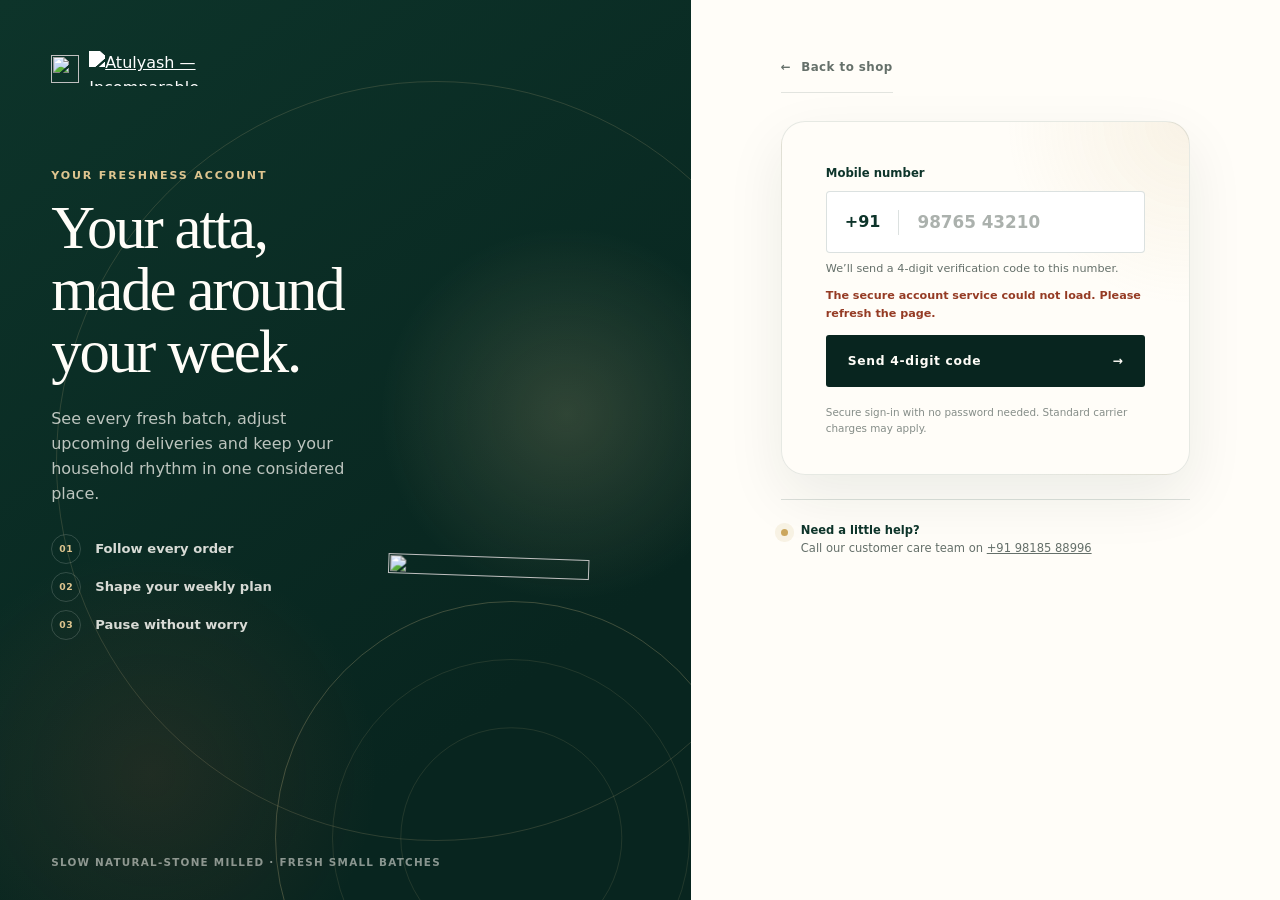
==== commit c328d37d: "Clarify sign-in back link" ====
--- a/account.html
+++ b/account.html
@@ -10,7 +10,7 @@
   <link rel="preconnect" href="https://fonts.googleapis.com">
   <link rel="preconnect" href="https://fonts.gstatic.com" crossorigin>
   <link href="https://fonts.googleapis.com/css2?family=DM+Sans:wght@400;500;600;700&amp;family=Newsreader:opsz,wght@6..72,400;6..72,500;6..72,600&amp;display=swap" rel="stylesheet">
-  <link rel="stylesheet" href="account.css?v=20260924-2">
+  <link rel="stylesheet" href="account.css?v=20260926-1">
   <link rel="stylesheet" href="commerce-shared.css?v=20260902-5">
 </head>
 <body>
@@ -54,7 +54,7 @@
 
     <section class="auth-entry" aria-label="Sign in to My Atulyash">
       <div class="auth-entry-inner">
-        <a class="back-home" href="index.html#shop"><span aria-hidden="true">←</span> Shop atta — no sign-in needed</a>
+        <a class="back-home" href="index.html#shop"><span aria-hidden="true">←</span> Back to shop</a>
         <div class="auth-mobile-brand" aria-hidden="true">
           <img class="auth-mobile-mark" src="images/brand-mark.webp" width="630" height="550" alt="">
           <img class="auth-mobile-wordmark" src="images/brand-wordmark.webp" width="900" height="220" alt="">
--- a/account.css
+++ b/account.css
@@ -0,0 +1,10308 @@
+:root {
+  --brand-green: #3B7B3B;
+  --forest-950: #08251f;
+  --forest-900: #0d342a;
+  --forest-850: #123c31;
+  --forest-800: #194b3e;
+  --forest-700: #286454;
+  --cream-50: #fffdf8;
+  --cream-100: #f7f1e6;
+  --cream-150: #f1eadc;
+  --cream-200: #e8dcc7;
+  --wheat-300: #dec58f;
+  --wheat-400: #cba65d;
+  --rust-500: #b84f31;
+  --rust-600: #953b24;
+  --ink: #18231f;
+  --muted: #65706a;
+  --line: rgba(17, 55, 46, .15);
+  --white-line: rgba(255, 253, 248, .16);
+  --shadow: 0 26px 70px rgba(8, 37, 31, .12);
+  --shadow-soft: 0 12px 38px rgba(8, 37, 31, .08);
+  --serif: "Newsreader", Georgia, serif;
+  --sans: "DM Sans", system-ui, sans-serif;
+}
+
+*,
+*::before,
+*::after {
+  box-sizing: border-box;
+}
+
+html {
+  min-width: 320px;
+  color-scheme: light;
+  scroll-behavior: smooth;
+}
+
+body {
+  min-height: 100vh;
+  margin: 0;
+  overflow-x: hidden;
+  color: var(--ink);
+  background: var(--cream-100);
+  font-family: var(--sans);
+  font-size: 16px;
+  line-height: 1.55;
+  -webkit-font-smoothing: antialiased;
+}
+
+body.dialog-open {
+  overflow: hidden;
+}
+
+button,
+input,
+select,
+textarea {
+  color: inherit;
+  font: inherit;
+}
+
+button,
+select {
+  cursor: pointer;
+}
+
+button:disabled {
+  cursor: not-allowed;
+  opacity: .55;
+}
+
+a {
+  color: inherit;
+}
+
+img {
+  display: block;
+  height: auto;
+  max-width: 100%;
+}
+
+h1,
+h2,
+h3,
+p {
+  margin-top: 0;
+}
+
+h1,
+h2,
+h3 {
+  color: var(--forest-950);
+  font-family: var(--serif);
+  font-weight: 500;
+  letter-spacing: -.035em;
+  line-height: .98;
+}
+
+::selection {
+  color: var(--cream-50);
+  background: var(--rust-500);
+}
+
+:focus-visible {
+  outline: 3px solid var(--wheat-400);
+  outline-offset: 4px;
+}
+
+[hidden] {
+  display: none !important;
+}
+
+.sr-only {
+  position: absolute;
+  width: 1px;
+  height: 1px;
+  padding: 0;
+  margin: -1px;
+  overflow: hidden;
+  clip: rect(0, 0, 0, 0);
+  white-space: nowrap;
+  border: 0;
+}
+
+.skip-link {
+  position: fixed;
+  z-index: 10000;
+  top: 12px;
+  left: 12px;
+  padding: 11px 16px;
+  color: var(--cream-50);
+  background: var(--forest-950);
+  border-radius: 4px;
+  transform: translateY(-160%);
+  transition: transform 180ms ease;
+}
+
+.skip-link:focus {
+  transform: translateY(0);
+}
+
+.section-label {
+  margin-bottom: 13px;
+  color: var(--rust-500);
+  font-size: .69rem;
+  font-weight: 700;
+  letter-spacing: .17em;
+  text-transform: uppercase;
+}
+
+.section-label-light {
+  color: var(--wheat-300);
+}
+
+.primary-button,
+.secondary-button,
+.light-button,
+.danger-button {
+  display: inline-flex;
+  min-height: 52px;
+  align-items: center;
+  justify-content: center;
+  gap: 22px;
+  padding: 13px 21px;
+  border: 1px solid transparent;
+  border-radius: 3px;
+  font-size: .77rem;
+  font-weight: 700;
+  letter-spacing: .055em;
+  line-height: 1.2;
+  text-decoration: none;
+  transition: color 180ms ease, background 180ms ease, border-color 180ms ease, transform 180ms ease;
+}
+
+.primary-button {
+  color: var(--cream-50);
+  background: var(--forest-950);
+}
+
+.primary-button:hover {
+  background: var(--forest-800);
+  transform: translateY(-2px);
+}
+
+.secondary-button {
+  color: var(--forest-950);
+  background: transparent;
+  border-color: var(--line);
+}
+
+.secondary-button:hover {
+  border-color: var(--forest-700);
+  background: rgba(255, 253, 248, .6);
+}
+
+.light-button {
+  color: var(--forest-950);
+  background: var(--cream-50);
+}
+
+.light-button:hover {
+  background: var(--wheat-300);
+  transform: translateY(-2px);
+}
+
+.rust-button {
+  background: var(--rust-500);
+}
+
+.rust-button:hover {
+  background: var(--rust-600);
+}
+
+.danger-button {
+  color: var(--rust-600);
+  background: rgba(184, 79, 49, .07);
+  border-color: rgba(184, 79, 49, .3);
+}
+
+.danger-button:hover {
+  color: var(--cream-50);
+  background: var(--rust-600);
+}
+
+.dialog-actions .is-order-locked-button:disabled,
+.dialog-actions .is-order-locked-button:disabled:hover,
+.card-actions .is-order-locked-button:disabled,
+.card-actions .is-order-locked-button:disabled:hover {
+  color: var(--rust-600);
+  border-color: rgba(184, 79, 49, .24);
+  background: rgba(255, 246, 239, .72);
+  opacity: 1;
+  cursor: not-allowed;
+}
+
+.compact-button {
+  min-height: 48px;
+}
+
+.text-button {
+  padding: 4px;
+  border: 0;
+  color: var(--forest-700);
+  background: transparent;
+  font-size: .78rem;
+  font-weight: 700;
+}
+
+.text-button:hover {
+  color: var(--rust-500);
+}
+
+/* Authentication */
+.auth-shell {
+  display: grid;
+  min-height: 100svh;
+  grid-template-columns: minmax(0, 1.08fr) minmax(440px, .92fr);
+  background: var(--cream-50);
+}
+
+.auth-story {
+  position: relative;
+  min-height: 100svh;
+  overflow: hidden;
+  padding: clamp(28px, 4vw, 58px);
+  color: var(--cream-50);
+  background:
+    radial-gradient(circle at 82% 46%, rgba(222, 197, 143, .18), transparent 25%),
+    radial-gradient(circle at 22% 86%, rgba(184, 79, 49, .13), transparent 24%),
+    linear-gradient(144deg, var(--forest-900), var(--forest-950) 76%);
+  isolation: isolate;
+}
+
+.auth-story::before {
+  position: absolute;
+  z-index: -1;
+  inset: 0;
+  background-image: radial-gradient(rgba(255, 253, 248, .2) .65px, transparent .65px);
+  background-size: 10px 10px;
+  content: "";
+  opacity: .15;
+}
+
+.auth-story::after {
+  position: absolute;
+  z-index: -1;
+  top: 9%;
+  right: -18%;
+  width: min(60vw, 760px);
+  aspect-ratio: 1;
+  border: 1px solid rgba(222, 197, 143, .17);
+  border-radius: 50%;
+  content: "";
+}
+
+.auth-brand {
+  position: relative;
+  z-index: 2;
+  display: flex;
+  width: fit-content;
+  align-items: center;
+  gap: 10px;
+}
+
+.auth-brand img:first-child {
+  width: 28px;
+  height: 28px;
+  object-fit: contain;
+}
+
+.auth-brand img:last-child {
+  width: 143px;
+  filter: brightness(0) invert(1);
+}
+
+.auth-story-copy {
+  position: relative;
+  z-index: 3;
+  width: min(53%, 530px);
+  margin-top: clamp(95px, 17vh, 190px);
+}
+
+.auth-story-copy h1 {
+  max-width: 480px;
+  margin-bottom: 24px;
+  color: var(--cream-50);
+  font-size: clamp(3.45rem, 5.5vw, 6rem);
+}
+
+.auth-story-copy > p:not(.section-label) {
+  max-width: 455px;
+  color: rgba(255, 253, 248, .73);
+  font-size: 1rem;
+}
+
+.auth-promises {
+  display: grid;
+  gap: 8px;
+  padding: 0;
+  margin: 38px 0 0;
+  list-style: none;
+}
+
+.auth-promises li {
+  display: flex;
+  align-items: center;
+  gap: 14px;
+  color: rgba(255, 253, 248, .84);
+  font-size: .82rem;
+  font-weight: 600;
+}
+
+.auth-promises span {
+  display: inline-flex;
+  width: 30px;
+  height: 30px;
+  align-items: center;
+  justify-content: center;
+  border: 1px solid var(--white-line);
+  border-radius: 50%;
+  color: var(--wheat-300);
+  font-size: .58rem;
+  letter-spacing: .05em;
+}
+
+.auth-product {
+  position: absolute;
+  z-index: 2;
+  right: clamp(-30px, 1vw, 36px);
+  bottom: -10%;
+  width: clamp(310px, 38vw, 590px);
+  pointer-events: none;
+}
+
+.auth-product img {
+  position: relative;
+  z-index: 2;
+  width: 69%;
+  margin-left: auto;
+  filter: drop-shadow(0 35px 28px rgba(0, 0, 0, .2));
+  transform: rotate(2deg);
+}
+
+.auth-product-orbit {
+  position: absolute;
+  top: 10%;
+  right: -18%;
+  width: 112%;
+  aspect-ratio: 1;
+  border: 1px solid rgba(222, 197, 143, .25);
+  border-radius: 50%;
+}
+
+.auth-product-orbit::before,
+.auth-product-orbit::after {
+  position: absolute;
+  top: 50%;
+  left: 50%;
+  border: 1px solid rgba(222, 197, 143, .12);
+  border-radius: 50%;
+  content: "";
+  transform: translate(-50%, -50%);
+}
+
+.auth-product-orbit::before {
+  width: 76%;
+  height: 76%;
+}
+
+.auth-product-orbit::after {
+  width: 47%;
+  height: 47%;
+}
+
+.auth-story-note {
+  position: absolute;
+  bottom: 30px;
+  left: clamp(28px, 4vw, 58px);
+  margin: 0;
+  color: rgba(255, 253, 248, .52);
+  font-size: .65rem;
+  font-weight: 600;
+  letter-spacing: .12em;
+  text-transform: uppercase;
+}
+
+.auth-entry {
+  display: grid;
+  min-height: 100svh;
+  place-items: center;
+  padding: 40px clamp(34px, 7vw, 100px);
+  background:
+    linear-gradient(90deg, transparent 49.9%, rgba(17, 55, 46, .035) 50%, transparent 50.1%),
+    var(--cream-50);
+  background-size: 230px 100%;
+}
+
+.auth-entry-inner {
+  width: min(100%, 500px);
+}
+
+.back-home,
+.quiet-back {
+  display: inline-flex;
+  align-items: center;
+  gap: 10px;
+  margin-bottom: clamp(48px, 9vh, 105px);
+  border: 0;
+  color: var(--muted);
+  background: transparent;
+  font-size: .74rem;
+  font-weight: 700;
+  letter-spacing: .04em;
+  text-decoration: none;
+}
+
+.back-home:hover,
+.quiet-back:hover {
+  color: var(--forest-700);
+}
+
+.auth-mobile-brand {
+  display: none;
+}
+
+.auth-step h2 {
+  margin-bottom: 21px;
+  font-size: clamp(3.5rem, 5vw, 5.25rem);
+}
+
+.auth-intro {
+  max-width: 440px;
+  margin-bottom: 35px;
+  color: var(--muted);
+}
+
+.auth-intro strong {
+  color: var(--forest-800);
+}
+
+.auth-form {
+  display: grid;
+}
+
+.auth-form > label,
+.field-group label,
+.recharge-card label {
+  margin-bottom: 9px;
+  color: var(--forest-900);
+  font-size: .73rem;
+  font-weight: 700;
+}
+
+.phone-field {
+  display: grid;
+  min-height: 62px;
+  grid-template-columns: auto 1fr;
+  align-items: center;
+  border: 1px solid var(--line);
+  border-radius: 4px;
+  background: #fff;
+  transition: border-color 180ms ease, box-shadow 180ms ease;
+}
+
+.phone-field:focus-within {
+  border-color: var(--forest-700);
+  box-shadow: 0 0 0 4px rgba(40, 100, 84, .09);
+}
+
+.phone-field span {
+  padding: 0 18px;
+  border-right: 1px solid var(--line);
+  color: var(--forest-900);
+  font-weight: 700;
+}
+
+.phone-field input,
+.otp-field {
+  width: 100%;
+  min-height: 60px;
+  padding: 0 18px;
+  border: 0;
+  outline: 0;
+  color: var(--forest-950);
+  background: transparent;
+  font-size: 1.05rem;
+  font-weight: 600;
+}
+
+.phone-field input::placeholder,
+.otp-field::placeholder {
+  color: #abb1ad;
+}
+
+.otp-field {
+  border: 1px solid var(--line);
+  border-radius: 4px;
+  background: #fff;
+  font-size: 1.7rem;
+  letter-spacing: .48em;
+  text-align: center;
+}
+
+.otp-field:focus {
+  border-color: var(--forest-700);
+  box-shadow: 0 0 0 4px rgba(40, 100, 84, .09);
+}
+
+.field-hint,
+.field-error {
+  min-height: 20px;
+  margin: 7px 0 15px;
+  color: var(--muted);
+  font-size: .7rem;
+}
+
+.field-error {
+  min-height: 0;
+  margin: -8px 0 13px;
+  color: var(--rust-600);
+  font-weight: 600;
+}
+
+.auth-submit {
+  width: 100%;
+  justify-content: space-between;
+}
+
+.auth-legal {
+  margin: 17px 0 0;
+  color: #858d88;
+  font-size: .65rem;
+  line-height: 1.55;
+}
+
+.resend-button {
+  display: block;
+  padding: 6px 0;
+  margin-top: 20px;
+  border: 0;
+  color: var(--forest-700);
+  background: transparent;
+  font-size: .74rem;
+  font-weight: 700;
+}
+
+.auth-service-note {
+  display: flex;
+  align-items: flex-start;
+  gap: 13px;
+  padding-top: 22px;
+  margin-top: clamp(55px, 9vh, 100px);
+  border-top: 1px solid var(--line);
+}
+
+.auth-service-note > span {
+  width: 7px;
+  height: 7px;
+  margin-top: 7px;
+  border-radius: 50%;
+  background: var(--wheat-400);
+  box-shadow: 0 0 0 6px rgba(203, 166, 93, .13);
+}
+
+.auth-service-note p {
+  margin: 0;
+  color: var(--muted);
+  font-size: .72rem;
+}
+
+.auth-service-note strong {
+  color: var(--forest-900);
+}
+
+/* Account shell */
+.account-shell {
+  min-height: 100vh;
+  background: var(--cream-100);
+}
+
+.portal-header {
+  position: sticky;
+  z-index: 50;
+  top: 0;
+  display: flex;
+  height: 78px;
+  align-items: center;
+  justify-content: space-between;
+  padding: 0 clamp(20px, 3vw, 48px);
+  border-bottom: 1px solid var(--line);
+  background: rgba(255, 253, 248, .95);
+  backdrop-filter: blur(16px);
+}
+
+.portal-brand {
+  display: flex;
+  align-items: center;
+  gap: 9px;
+}
+
+.portal-brand .portal-brand-mark {
+  width: 25px;
+  height: 25px;
+  object-fit: contain;
+}
+
+.portal-brand .portal-brand-wordmark {
+  width: 132px;
+}
+
+.portal-header-actions {
+  display: flex;
+  align-items: center;
+  gap: 14px;
+}
+
+.shop-link {
+  margin-right: 8px;
+  color: var(--forest-800);
+  font-size: .74rem;
+  font-weight: 700;
+  text-decoration: none;
+}
+
+.shop-link:hover {
+  color: var(--rust-500);
+}
+
+.notification-shortcut,
+.profile-shortcut {
+  border: 1px solid var(--line);
+  background: var(--cream-50);
+}
+
+.notification-shortcut {
+  position: relative;
+  display: grid;
+  width: 44px;
+  height: 44px;
+  place-items: center;
+  border-radius: 50%;
+  color: var(--forest-800);
+  font-size: 1.2rem;
+}
+
+.notification-shortcut b {
+  position: absolute;
+  top: -4px;
+  right: -4px;
+  min-width: 19px;
+  padding: 2px 5px;
+  border: 2px solid var(--cream-50);
+  border-radius: 20px;
+  color: #fff;
+  background: var(--rust-500);
+  font-size: .58rem;
+}
+
+.profile-shortcut {
+  display: flex;
+  min-width: 180px;
+  align-items: center;
+  gap: 10px;
+  padding: 6px 14px 6px 7px;
+  border-radius: 28px;
+  text-align: left;
+}
+
+.avatar {
+  display: grid;
+  width: 32px;
+  height: 32px;
+  place-items: center;
+  border-radius: 50%;
+  color: var(--cream-50);
+  background: var(--forest-800);
+  font-family: var(--serif);
+  font-size: 1.15rem;
+}
+
+.profile-shortcut small,
+.profile-shortcut strong {
+  display: block;
+  max-width: 120px;
+  overflow: hidden;
+  text-overflow: ellipsis;
+  white-space: nowrap;
+}
+
+.profile-shortcut small {
+  color: var(--muted);
+  font-size: .59rem;
+}
+
+.profile-shortcut strong {
+  color: var(--forest-900);
+  font-size: .7rem;
+}
+
+.profile-menu {
+  position: relative;
+}
+
+.profile-menu > summary {
+  list-style: none;
+  cursor: pointer;
+  user-select: none;
+}
+
+.profile-menu > summary::-webkit-details-marker {
+  display: none;
+}
+
+.profile-shortcut > i {
+  margin-left: auto;
+  color: var(--wheat-400);
+  font-size: .76rem;
+  font-style: normal;
+  transition: transform 180ms ease;
+}
+
+.profile-menu[open] .profile-shortcut > i {
+  transform: rotate(180deg);
+}
+
+.profile-menu-popover {
+  position: absolute;
+  z-index: 120;
+  top: calc(100% + 12px);
+  right: 0;
+  width: 255px;
+  display: grid;
+  gap: 4px;
+  padding: 9px;
+  border: 1px solid rgba(17, 55, 46, .12);
+  border-radius: 18px;
+  background: rgba(255, 253, 248, .98);
+  box-shadow: 0 24px 65px rgba(8, 37, 31, .18);
+  backdrop-filter: blur(24px);
+}
+
+.profile-menu-popover button {
+  width: 100%;
+  display: grid;
+  grid-template-columns: 34px 1fr;
+  align-items: center;
+  gap: 10px;
+  padding: 11px;
+  color: var(--forest-900);
+  background: transparent;
+  border: 0;
+  border-radius: 12px;
+  text-align: left;
+  cursor: pointer;
+}
+
+.profile-menu-popover button:hover,
+.profile-menu-popover button:focus-visible {
+  background: var(--cream-150);
+}
+
+.profile-menu-popover button > span:first-child {
+  width: 32px;
+  height: 32px;
+  display: grid;
+  place-items: center;
+  color: var(--wheat-400);
+  border: 1px solid rgba(17, 55, 46, .12);
+  border-radius: 50%;
+}
+
+.profile-menu-popover strong,
+.profile-menu-popover small {
+  display: block;
+}
+
+.profile-menu-popover strong { font-size: .68rem; }
+.profile-menu-popover small { margin-top: 2px; color: var(--muted); font-size: .53rem; }
+
+.portal-layout {
+  display: grid;
+  min-height: calc(100vh - 78px);
+  grid-template-columns: 248px minmax(0, 1fr);
+}
+
+.portal-sidebar {
+  position: sticky;
+  top: 78px;
+  display: flex;
+  height: calc(100vh - 78px);
+  flex-direction: column;
+  padding: 35px 22px 24px;
+  border-right: 1px solid var(--line);
+  background: var(--cream-50);
+}
+
+.sidebar-greeting {
+  padding: 0 12px 25px;
+  border-bottom: 1px solid var(--line);
+}
+
+.sidebar-greeting p {
+  margin: 0;
+  color: var(--muted);
+  font-family: var(--serif);
+  font-size: 1.05rem;
+}
+
+.sidebar-greeting strong,
+.sidebar-greeting span {
+  display: block;
+}
+
+.sidebar-greeting strong {
+  overflow: hidden;
+  color: var(--forest-950);
+  font-family: var(--serif);
+  font-size: 1.6rem;
+  font-weight: 500;
+  text-overflow: ellipsis;
+  white-space: nowrap;
+}
+
+.sidebar-greeting span {
+  margin-top: 4px;
+  color: var(--muted);
+  font-size: .65rem;
+}
+
+.portal-nav {
+  display: grid;
+  gap: 3px;
+  padding-top: 22px;
+}
+
+.nav-item {
+  position: relative;
+  display: grid;
+  min-height: 45px;
+  grid-template-columns: 25px 1fr auto;
+  align-items: center;
+  padding: 8px 12px;
+  border: 0;
+  border-radius: 3px;
+  color: #58645e;
+  background: transparent;
+  font-size: .72rem;
+  font-weight: 600;
+  text-align: left;
+  transition: color 160ms ease, background 160ms ease;
+}
+
+.nav-item > span {
+  color: var(--wheat-400);
+  font-family: var(--serif);
+  font-size: 1.1rem;
+}
+
+.nav-item::before {
+  position: absolute;
+  top: 8px;
+  bottom: 8px;
+  left: 0;
+  width: 2px;
+  background: var(--rust-500);
+  content: "";
+  opacity: 0;
+}
+
+.nav-item:hover {
+  color: var(--forest-950);
+  background: var(--cream-100);
+}
+
+.nav-item.is-active {
+  color: var(--forest-950);
+  background: var(--cream-150);
+}
+
+.nav-item.is-active::before {
+  opacity: 1;
+}
+
+.nav-badge {
+  min-width: 19px;
+  padding: 2px 5px;
+  border-radius: 20px;
+  color: #fff;
+  background: var(--rust-500);
+  font-size: .56rem;
+  text-align: center;
+}
+
+.sidebar-bottom {
+  padding: 18px 12px 0;
+  margin-top: auto;
+  border-top: 1px solid var(--line);
+}
+
+.sidebar-bottom p {
+  margin-bottom: 7px;
+  color: var(--muted);
+  font-family: var(--serif);
+  font-size: 1rem;
+}
+
+.sidebar-bottom button {
+  padding: 0;
+  border: 0;
+  color: var(--rust-500);
+  background: transparent;
+  font-size: .68rem;
+  font-weight: 700;
+}
+
+.portal-main {
+  min-width: 0;
+  padding: clamp(24px, 4vw, 58px);
+}
+
+.portal-view {
+  width: min(100%, 1260px);
+  margin-inline: auto;
+  animation: view-in 260ms ease both;
+}
+
+@keyframes view-in {
+  from { opacity: 0; transform: translateY(7px); }
+  to { opacity: 1; transform: translateY(0); }
+}
+
+.overview-hero {
+  position: relative;
+  display: grid;
+  min-height: 400px;
+  grid-template-columns: minmax(0, .94fr) minmax(360px, 1.06fr);
+  overflow: hidden;
+  padding: clamp(35px, 5vw, 68px);
+  color: var(--cream-50);
+  background:
+    radial-gradient(circle at 75% 50%, rgba(222, 197, 143, .2), transparent 24%),
+    linear-gradient(135deg, var(--forest-900), var(--forest-950));
+  isolation: isolate;
+}
+
+.overview-hero::before {
+  position: absolute;
+  z-index: -1;
+  inset: 0;
+  background-image: radial-gradient(rgba(255, 253, 248, .22) .6px, transparent .6px);
+  background-size: 9px 9px;
+  content: "";
+  opacity: .12;
+}
+
+.overview-hero-copy {
+  position: relative;
+  z-index: 3;
+  align-self: center;
+}
+
+.overview-hero h1 {
+  margin-bottom: 19px;
+  color: var(--cream-50);
+  font-size: clamp(3.5rem, 6vw, 6rem);
+}
+
+.overview-hero-copy > p:not(.section-label) {
+  max-width: 480px;
+  margin-bottom: 26px;
+  color: rgba(255, 253, 248, .7);
+}
+
+.overview-hero-art {
+  position: relative;
+  min-height: 280px;
+}
+
+.hero-ring {
+  position: absolute;
+  top: 50%;
+  left: 51%;
+  width: min(30vw, 390px);
+  aspect-ratio: 1;
+  border: 1px solid rgba(222, 197, 143, .27);
+  border-radius: 50%;
+  transform: translate(-50%, -50%);
+}
+
+.hero-ring::before,
+.hero-ring::after {
+  position: absolute;
+  top: 50%;
+  left: 50%;
+  border: 1px solid rgba(222, 197, 143, .12);
+  border-radius: 50%;
+  content: "";
+  transform: translate(-50%, -50%);
+}
+
+.hero-ring::before { width: 72%; height: 72%; }
+.hero-ring::after { width: 42%; height: 42%; }
+
+.hero-pack {
+  position: absolute;
+  z-index: 2;
+  top: -9%;
+  right: 7%;
+  width: min(19vw, 235px);
+  filter: drop-shadow(0 25px 23px rgba(0, 0, 0, .22));
+  transform: rotate(3deg);
+}
+
+.hero-veer {
+  position: absolute;
+  z-index: 3;
+  bottom: -68px;
+  left: -2%;
+  width: min(16vw, 205px);
+  filter: drop-shadow(0 16px 10px rgba(0, 0, 0, .16));
+}
+
+.metric-grid {
+  display: grid;
+  grid-template-columns: repeat(3, 1fr);
+  gap: 1px;
+  margin-top: 20px;
+  border: 1px solid var(--line);
+  background: var(--line);
+}
+
+.metric-card {
+  min-height: 150px;
+  padding: 25px 28px;
+  background: var(--cream-50);
+}
+
+.metric-card span,
+.metric-card small {
+  display: block;
+  color: var(--muted);
+  font-size: .69rem;
+}
+
+.metric-card strong {
+  display: block;
+  margin: 6px 0 5px;
+  color: var(--forest-950);
+  font-family: var(--serif);
+  font-size: 2.55rem;
+  font-weight: 500;
+  letter-spacing: -.03em;
+}
+
+.metric-card small {
+  color: var(--forest-700);
+}
+
+.overview-grid {
+  display: grid;
+  grid-template-columns: minmax(0, 1.55fr) minmax(270px, .75fr);
+  gap: 20px;
+  margin-top: 20px;
+}
+
+.content-card {
+  padding: clamp(24px, 3vw, 38px);
+  border: 1px solid var(--line);
+  background: var(--cream-50);
+  box-shadow: var(--shadow-soft);
+}
+
+.card-heading {
+  display: flex;
+  align-items: flex-start;
+  justify-content: space-between;
+  gap: 24px;
+  margin-bottom: 27px;
+}
+
+.card-heading .section-label {
+  margin-bottom: 8px;
+}
+
+.card-heading h2,
+.recharge-card h2,
+.danger-zone h2,
+.truth-book-card h2 {
+  margin: 0;
+  font-size: clamp(2rem, 3.2vw, 3rem);
+}
+
+.promise-card {
+  color: var(--cream-50);
+  background:
+    linear-gradient(rgba(8, 37, 31, .88), rgba(8, 37, 31, .94)),
+    url("images/natural-stone-hero.webp") center / cover;
+  box-shadow: none;
+}
+
+.promise-card blockquote {
+  margin: 38px 0 50px;
+  color: var(--cream-50);
+  font-family: var(--serif);
+  font-size: clamp(2.05rem, 3vw, 3.2rem);
+  line-height: 1.02;
+}
+
+.promise-card > div {
+  display: flex;
+  align-items: flex-start;
+  gap: 13px;
+  padding-top: 19px;
+  border-top: 1px solid var(--white-line);
+}
+
+.promise-card > div span {
+  color: var(--wheat-300);
+}
+
+.promise-card > div p {
+  margin: 0;
+  color: rgba(255, 253, 248, .65);
+  font-size: .72rem;
+}
+
+.promise-card > div strong {
+  color: var(--cream-50);
+}
+
+.overview-orders {
+  margin-top: 20px;
+}
+
+.view-heading {
+  display: flex;
+  min-height: 166px;
+  align-items: flex-end;
+  justify-content: space-between;
+  gap: 35px;
+  padding-bottom: 34px;
+  margin-bottom: 28px;
+  border-bottom: 1px solid var(--line);
+}
+
+.view-heading h1 {
+  margin: 0 0 11px;
+  font-size: clamp(3.6rem, 6vw, 6.4rem);
+}
+
+.view-heading > div > p:last-child {
+  max-width: 620px;
+  margin: 0;
+  color: var(--muted);
+}
+
+.filter-control,
+.notification-filters label {
+  display: flex;
+  align-items: center;
+  gap: 10px;
+  color: var(--muted);
+  font-size: .71rem;
+  font-weight: 700;
+}
+
+.orders-heading-actions {
+  display: flex;
+  align-items: center;
+  justify-content: flex-end;
+  gap: 12px;
+  flex-wrap: wrap;
+}
+
+select {
+  min-height: 44px;
+  padding: 0 35px 0 13px;
+  border: 1px solid var(--line);
+  border-radius: 3px;
+  color: var(--forest-900);
+  background: var(--cream-50);
+}
+
+.list-region {
+  display: grid;
+  gap: 12px;
+}
+
+.order-card,
+.subscription-card {
+  display: grid;
+  align-items: center;
+  border: 1px solid var(--line);
+  background: var(--cream-50);
+  box-shadow: var(--shadow-soft);
+}
+
+.order-card {
+  grid-template-columns: 90px minmax(170px, 1.1fr) minmax(150px, .7fr) auto auto auto;
+  gap: 20px;
+  padding: 17px 21px;
+}
+
+.order-product-image {
+  display: grid;
+  width: 78px;
+  height: 78px;
+  place-items: center;
+  background: var(--cream-100);
+}
+
+.order-product-image img {
+  width: 48px;
+  max-height: 70px;
+  object-fit: contain;
+}
+
+.order-card h3,
+.subscription-card h3 {
+  margin: 0 0 4px;
+  font-family: var(--sans);
+  font-size: .87rem;
+  font-weight: 700;
+  letter-spacing: 0;
+  line-height: 1.3;
+}
+
+.order-card p,
+.subscription-card p {
+  margin: 0;
+  color: var(--muted);
+  font-size: .68rem;
+}
+
+.order-meta strong,
+.order-total strong {
+  display: block;
+  color: var(--forest-900);
+  font-size: .78rem;
+}
+
+.order-meta span,
+.order-total span {
+  color: var(--muted);
+  font-size: .65rem;
+}
+
+.order-total.is-unavailable strong {
+  color: var(--forest-700);
+  font-family: var(--sans);
+  font-size: .68rem;
+  font-weight: 800;
+  letter-spacing: .02em;
+}
+
+.order-total.is-unavailable span {
+  display: block;
+  max-width: 112px;
+  margin-top: 3px;
+  line-height: 1.35;
+}
+
+.status-pill {
+  display: inline-flex;
+  width: fit-content;
+  align-items: center;
+  gap: 6px;
+  padding: 5px 9px;
+  border-radius: 20px;
+  color: var(--forest-700);
+  background: rgba(40, 100, 84, .09);
+  font-size: .59rem;
+  font-weight: 700;
+  text-transform: capitalize;
+}
+
+.status-pill::before {
+  width: 5px;
+  height: 5px;
+  border-radius: 50%;
+  background: currentColor;
+  content: "";
+}
+
+.status-pill.is-complete {
+  color: #426e43;
+  background: rgba(66, 110, 67, .1);
+}
+
+.status-pill.is-cancelled {
+  color: var(--rust-600);
+  background: rgba(184, 79, 49, .09);
+}
+
+.status-pill.is-attention {
+  color: var(--rust-500);
+  background: rgba(184, 79, 49, .1);
+}
+
+.card-actions {
+  display: flex;
+  flex-wrap: wrap;
+  justify-content: flex-end;
+  gap: 7px;
+}
+
+.card-action {
+  min-height: 36px;
+  padding: 7px 11px;
+  border: 1px solid var(--line);
+  border-radius: 3px;
+  color: var(--forest-800);
+  background: transparent;
+  font-size: .63rem;
+  font-weight: 700;
+}
+
+.card-action:hover {
+  color: var(--cream-50);
+  background: var(--forest-800);
+  border-color: var(--forest-800);
+}
+
+.card-action.is-rust {
+  color: var(--rust-600);
+}
+
+.load-more {
+  margin-top: 20px;
+}
+
+.vacation-banner {
+  display: flex;
+  min-height: 98px;
+  align-items: center;
+  justify-content: space-between;
+  gap: 25px;
+  padding: 19px 25px;
+  margin-bottom: 20px;
+  border: 1px solid rgba(203, 166, 93, .33);
+  background: #f2e6ca;
+}
+
+.vacation-banner > div {
+  display: flex;
+  align-items: center;
+  gap: 16px;
+}
+
+.vacation-mark {
+  display: grid;
+  width: 48px;
+  height: 48px;
+  place-items: center;
+  border-radius: 50%;
+  color: var(--forest-800);
+  background: rgba(255, 253, 248, .66);
+  font-size: 1.4rem;
+}
+
+.vacation-banner p {
+  margin: 0;
+  color: var(--muted);
+  font-size: .75rem;
+}
+
+.vacation-next-note {
+  color: var(--forest-800);
+  font-size: .68rem;
+  font-weight: 700;
+}
+
+.vacation-preview {
+  margin: 14px 0 0;
+  padding: 12px 14px;
+  color: var(--forest-800);
+  background: rgba(203, 166, 93, .13);
+  border-left: 3px solid var(--wheat-500);
+  font-size: .7rem;
+  line-height: 1.45;
+}
+
+.vacation-banner strong {
+  color: var(--forest-950);
+  font-family: var(--serif);
+  font-size: 1.22rem;
+  font-weight: 500;
+}
+
+.subscription-list {
+  display: grid;
+  grid-template-columns: repeat(2, minmax(0, 1fr));
+  gap: 18px;
+}
+
+.subscription-card {
+  align-items: stretch;
+}
+
+.subscription-card-head {
+  display: flex;
+  align-items: flex-start;
+  justify-content: space-between;
+  gap: 15px;
+  padding: 25px 25px 21px;
+  border-bottom: 1px solid var(--line);
+}
+
+.subscription-card-head h3 {
+  color: var(--forest-950);
+  font-family: var(--serif);
+  font-size: 1.65rem;
+  font-weight: 500;
+}
+
+.subscription-body {
+  display: grid;
+  grid-template-columns: repeat(2, minmax(0, 1fr));
+  gap: 18px;
+  padding: 22px 25px;
+}
+
+.subscription-stat span {
+  display: block;
+  margin-bottom: 3px;
+  color: var(--muted);
+  font-size: .61rem;
+}
+
+.subscription-stat strong {
+  color: var(--forest-900);
+  font-size: .77rem;
+}
+
+.subscription-next {
+  display: flex;
+  align-items: center;
+  gap: 14px;
+  padding: 17px 25px;
+  color: var(--cream-50);
+  background: var(--forest-900);
+}
+
+.date-tile {
+  display: grid;
+  width: 50px;
+  height: 52px;
+  place-items: center;
+  border: 1px solid var(--white-line);
+}
+
+.date-tile span,
+.date-tile strong {
+  display: block;
+  line-height: 1;
+  text-align: center;
+}
+
+.date-tile span {
+  color: var(--wheat-300);
+  font-size: .54rem;
+  font-weight: 700;
+  letter-spacing: .1em;
+  text-transform: uppercase;
+}
+
+.date-tile strong {
+  margin-top: -8px;
+  color: var(--cream-50);
+  font-family: var(--serif);
+  font-size: 1.3rem;
+  font-weight: 500;
+}
+
+.subscription-next p {
+  color: rgba(255, 253, 248, .62);
+}
+
+.subscription-next p strong {
+  color: var(--cream-50);
+}
+
+.subscription-next-note {
+  color: rgba(255, 253, 248, .56);
+  font-size: .62rem;
+}
+
+.subscription-next.is-cancelled {
+  min-height: 86px;
+  color: var(--forest-900);
+  background: rgba(184, 79, 49, .08);
+}
+
+.subscription-next.is-cancelled p {
+  max-width: 620px;
+  color: var(--forest-900);
+  font-size: .78rem;
+  line-height: 1.5;
+}
+
+.restart-funding-due {
+  display: flex;
+  align-items: baseline;
+  justify-content: space-between;
+  gap: 18px;
+  margin: 18px 0;
+  padding: 14px 16px;
+  border: 1px solid var(--line);
+  background: var(--cream-50);
+}
+
+.restart-funding-due span {
+  color: var(--muted);
+  font-size: .75rem;
+}
+
+.restart-funding-due strong {
+  color: var(--forest-900);
+  font-family: var(--serif);
+  font-size: 1.4rem;
+}
+
+.subscription-actions {
+  display: flex;
+  flex-wrap: wrap;
+  gap: 8px;
+  padding: 20px 25px 24px;
+}
+
+.subscription-action-note {
+  align-self: center;
+  color: var(--muted);
+  font-size: .68rem;
+  line-height: 1.35;
+}
+
+.subscription-action-note.is-plan-locked {
+  max-width: 300px;
+  padding: 9px 11px;
+  border: 1px solid rgba(184, 79, 49, .2);
+  border-radius: 10px;
+  color: var(--rust-500);
+  background: rgba(255, 246, 239, .68);
+  font-size: .62rem;
+  font-weight: 700;
+}
+
+.subscription-actions .is-plan-locked-button,
+.subscription-actions .is-plan-locked-button:disabled,
+.subscription-actions .is-plan-locked-button:disabled:hover {
+  color: var(--rust-600);
+  border-color: rgba(184, 79, 49, .22);
+  background: rgba(255, 246, 239, .68);
+  opacity: 1;
+  cursor: not-allowed;
+}
+
+.address-grid {
+  display: grid;
+  grid-template-columns: repeat(3, minmax(0, 1fr));
+  gap: 18px;
+}
+
+.address-card {
+  position: relative;
+  min-height: 238px;
+  padding: 25px;
+  border: 1px solid var(--line);
+  background: var(--cream-50);
+  box-shadow: var(--shadow-soft);
+}
+
+.address-card::before {
+  position: absolute;
+  top: 0;
+  left: 0;
+  width: 52px;
+  height: 3px;
+  background: var(--wheat-400);
+  content: "";
+}
+
+.address-type {
+  display: inline-flex;
+  padding: 5px 9px;
+  margin-bottom: 25px;
+  border-radius: 20px;
+  color: var(--forest-700);
+  background: rgba(40, 100, 84, .09);
+  font-size: .6rem;
+  font-weight: 700;
+}
+
+.address-card h3 {
+  margin-bottom: 10px;
+  font-size: 1.55rem;
+}
+
+.address-card p {
+  min-height: 68px;
+  margin-bottom: 20px;
+  color: var(--muted);
+  font-size: .72rem;
+}
+
+/* Delivery homes — a customer-facing address book rather than a sparse admin grid. */
+#view-addresses .delivery-home-heading {
+  min-height: 0;
+  align-items: end;
+  padding: 24px 5px 30px;
+  margin-bottom: 28px;
+}
+
+#view-addresses .delivery-home-heading::before {
+  display: none;
+}
+
+#view-addresses .delivery-home-heading h1 {
+  max-width: 820px;
+  font-size: clamp(3rem, 4.6vw, 4.9rem);
+}
+
+#view-addresses .delivery-home-heading > div > p:last-child {
+  max-width: 690px;
+  font-size: .84rem;
+}
+
+.delivery-home-stage {
+  display: grid;
+  grid-template-columns: minmax(300px, .72fr) minmax(0, 1.28fr);
+  align-items: start;
+  gap: 22px;
+}
+
+.delivery-home-guide {
+  position: relative;
+  min-height: 470px;
+  overflow: hidden;
+  padding: clamp(32px, 4vw, 48px);
+  border-radius: 30px;
+  color: var(--cream-50);
+  background:
+    radial-gradient(circle at 94% 5%, rgba(224, 197, 137, .24), transparent 30%),
+    linear-gradient(145deg, var(--forest-800), var(--forest-950));
+  box-shadow: 0 28px 72px rgba(8, 37, 31, .16);
+}
+
+.delivery-home-guide::before,
+.delivery-home-guide::after {
+  position: absolute;
+  border: 1px solid rgba(224, 197, 137, .16);
+  border-radius: 50%;
+  content: "";
+  pointer-events: none;
+}
+
+.delivery-home-guide::before {
+  right: -115px;
+  bottom: -140px;
+  width: 330px;
+  height: 330px;
+}
+
+.delivery-home-guide::after {
+  top: 34px;
+  right: 34px;
+  width: 74px;
+  height: 74px;
+}
+
+.delivery-home-guide-kicker {
+  display: block;
+  margin-bottom: 20px;
+  color: var(--wheat-300);
+  font-size: .62rem;
+  font-weight: 800;
+  letter-spacing: .2em;
+  text-transform: uppercase;
+}
+
+.delivery-home-guide h2 {
+  max-width: 520px;
+  margin: 0 0 18px;
+  color: var(--cream-50);
+  font-size: clamp(2.25rem, 3.5vw, 3.7rem);
+  line-height: 1.02;
+}
+
+.delivery-home-guide > p {
+  max-width: 500px;
+  color: rgba(255, 253, 248, .68);
+  font-size: .78rem;
+  line-height: 1.75;
+}
+
+.delivery-home-count {
+  display: flex;
+  align-items: end;
+  gap: 14px;
+  padding: 28px 0 24px;
+  margin-top: 28px;
+  border-top: 1px solid rgba(255, 253, 248, .13);
+  border-bottom: 1px solid rgba(255, 253, 248, .13);
+}
+
+.delivery-home-count strong {
+  color: var(--wheat-300);
+  font-family: var(--serif);
+  font-size: 3rem;
+  font-weight: 500;
+  line-height: .9;
+}
+
+.delivery-home-count span {
+  color: rgba(255, 253, 248, .76);
+  font-size: .68rem;
+  font-weight: 700;
+}
+
+.delivery-home-promises {
+  display: grid;
+  gap: 12px;
+  padding: 25px 0 0;
+  margin: 0;
+  list-style: none;
+}
+
+.delivery-home-promises li {
+  display: flex;
+  align-items: center;
+  gap: 10px;
+  color: rgba(255, 253, 248, .76);
+  font-size: .68rem;
+}
+
+.delivery-home-promises li span {
+  display: grid;
+  width: 22px;
+  height: 22px;
+  flex: 0 0 auto;
+  place-items: center;
+  border: 1px solid rgba(224, 197, 137, .32);
+  border-radius: 50%;
+  color: var(--wheat-300);
+  font-size: .58rem;
+}
+
+.delivery-home-collection {
+  padding: clamp(26px, 3.2vw, 40px);
+  border: 1px solid rgba(17, 55, 46, .1);
+  border-radius: 30px;
+  background: rgba(255, 253, 248, .62);
+  box-shadow: 0 20px 62px rgba(8, 37, 31, .055);
+}
+
+.delivery-home-list-heading {
+  display: flex;
+  align-items: end;
+  justify-content: space-between;
+  gap: 24px;
+  padding-bottom: 22px;
+  margin-bottom: 20px;
+  border-bottom: 1px solid rgba(17, 55, 46, .1);
+}
+
+.delivery-home-list-heading span {
+  color: var(--rust-500);
+  font-size: .58rem;
+  font-weight: 800;
+  letter-spacing: .17em;
+  text-transform: uppercase;
+}
+
+.delivery-home-list-heading h2 {
+  margin: 5px 0 0;
+  font-size: clamp(1.8rem, 2.6vw, 2.7rem);
+}
+
+.delivery-home-list-heading > p {
+  max-width: 230px;
+  margin: 0 0 4px;
+  color: var(--muted);
+  font-size: .66rem;
+  line-height: 1.6;
+  text-align: right;
+}
+
+#view-addresses .address-grid {
+  grid-template-columns: 1fr;
+  gap: 14px;
+}
+
+#view-addresses .address-card {
+  display: grid;
+  min-height: 0;
+  grid-template-columns: 58px minmax(0, 1fr);
+  gap: 0 20px;
+  padding: 26px 28px 24px;
+  border-radius: 22px;
+  background:
+    radial-gradient(circle at 100% 0, rgba(203, 166, 93, .11), transparent 34%),
+    var(--cream-50);
+  box-shadow: 0 14px 40px rgba(8, 37, 31, .055);
+}
+
+#view-addresses .address-card::before {
+  width: 100%;
+  height: 3px;
+  border-radius: 22px 22px 0 0;
+  background: linear-gradient(90deg, var(--wheat-400) 0 18%, rgba(203, 166, 93, 0) 42%);
+}
+
+.address-marker {
+  display: grid;
+  width: 58px;
+  height: 58px;
+  grid-row: 1 / 4;
+  place-items: center;
+  border: 1px solid rgba(17, 55, 46, .11);
+  border-radius: 18px;
+  color: var(--forest-800);
+  background: rgba(40, 100, 84, .07);
+  font-family: var(--serif);
+  font-size: 1.45rem;
+}
+
+.address-card-heading {
+  grid-column: 2;
+}
+
+.address-card-badges {
+  display: flex;
+  flex-wrap: wrap;
+  align-items: center;
+  gap: 7px;
+  margin-bottom: 9px;
+}
+
+#view-addresses .address-type,
+.address-default-badge {
+  display: inline-flex;
+  width: fit-content;
+  padding: 5px 9px;
+  margin: 0;
+  border-radius: 999px;
+  font-size: .53rem;
+  font-weight: 800;
+  letter-spacing: .06em;
+  text-transform: uppercase;
+}
+
+.address-default-badge {
+  color: #8b6320;
+  background: rgba(203, 166, 93, .16);
+}
+
+#view-addresses .address-card h3 {
+  margin: 0;
+  font-size: clamp(1.55rem, 2.2vw, 2.1rem);
+}
+
+.address-card-copy {
+  grid-column: 2;
+}
+
+#view-addresses .address-card .address-copy {
+  min-height: 0;
+  max-width: 650px;
+  margin: 9px 0 18px;
+  color: var(--muted);
+  font-size: .72rem;
+  line-height: 1.7;
+}
+
+.address-card-details {
+  display: grid;
+  grid-template-columns: auto minmax(0, 1fr) auto minmax(0, .5fr);
+  align-items: center;
+  gap: 4px 10px;
+  padding-top: 16px;
+  margin: 0;
+  border-top: 1px solid rgba(17, 55, 46, .09);
+}
+
+.address-card-details dt {
+  color: var(--muted);
+  font-size: .52rem;
+  font-weight: 800;
+  letter-spacing: .07em;
+  text-transform: uppercase;
+}
+
+.address-card-details dd {
+  margin: 0;
+  color: var(--forest-900);
+  font-size: .65rem;
+  font-weight: 700;
+}
+
+.address-card-actions {
+  display: flex;
+  grid-column: 2;
+  align-items: center;
+  justify-content: space-between;
+  gap: 18px;
+  padding-top: 20px;
+}
+
+.address-card-actions small {
+  color: var(--muted);
+  font-size: .6rem;
+}
+
+#view-addresses .address-card-actions .card-action {
+  flex: 0 0 auto;
+  padding: 10px 15px;
+  border-color: rgba(17, 55, 46, .14);
+  background: var(--cream-50);
+}
+
+@media (max-width: 1100px) {
+  .delivery-home-stage {
+    grid-template-columns: 1fr;
+  }
+
+  .delivery-home-guide {
+    min-height: 0;
+  }
+
+  .delivery-home-promises {
+    grid-template-columns: repeat(3, minmax(0, 1fr));
+  }
+}
+
+@media (max-width: 680px) {
+  #view-addresses .delivery-home-heading {
+    align-items: stretch;
+    padding-top: 12px;
+  }
+
+  #view-addresses .delivery-home-heading h1 {
+    font-size: 2.8rem;
+  }
+
+  #view-addresses .delivery-home-heading .primary-button {
+    width: 100%;
+    justify-content: center;
+  }
+
+  .delivery-home-guide,
+  .delivery-home-collection {
+    padding: 26px 22px;
+    border-radius: 22px;
+  }
+
+  .delivery-home-guide h2 {
+    font-size: 2.4rem;
+  }
+
+  .delivery-home-promises {
+    grid-template-columns: 1fr;
+  }
+
+  .delivery-home-list-heading {
+    display: block;
+  }
+
+  .delivery-home-list-heading > p {
+    margin-top: 9px;
+    text-align: left;
+  }
+
+  #view-addresses .address-card {
+    grid-template-columns: 44px minmax(0, 1fr);
+    gap: 0 14px;
+    padding: 23px 20px;
+  }
+
+  .address-marker {
+    width: 44px;
+    height: 44px;
+    border-radius: 14px;
+    font-size: 1.15rem;
+  }
+
+  .address-card-details {
+    grid-template-columns: 1fr 1fr;
+  }
+
+  .address-card-actions {
+    align-items: stretch;
+    flex-direction: column;
+  }
+
+  #view-addresses .address-card-actions .card-action {
+    width: 100%;
+  }
+}
+
+.wallet-layout {
+  display: grid;
+  grid-template-columns: minmax(0, .82fr) minmax(360px, 1.18fr);
+  gap: 20px;
+  margin-bottom: 20px;
+}
+
+.wallet-card {
+  position: relative;
+  min-height: 330px;
+  overflow: hidden;
+  padding: clamp(28px, 4vw, 48px);
+  color: var(--cream-50);
+  background:
+    radial-gradient(circle at 85% 15%, rgba(222, 197, 143, .23), transparent 30%),
+    linear-gradient(145deg, var(--forest-800), var(--forest-950));
+  box-shadow: var(--shadow);
+}
+
+.wallet-card::before {
+  position: absolute;
+  right: -80px;
+  bottom: -150px;
+  width: 330px;
+  height: 330px;
+  border: 1px solid rgba(222, 197, 143, .17);
+  border-radius: 50%;
+  content: "";
+}
+
+.wallet-card p {
+  margin: 0;
+  color: var(--wheat-300);
+  font-size: .69rem;
+  font-weight: 700;
+  letter-spacing: .12em;
+  text-transform: uppercase;
+}
+
+.wallet-card > strong {
+  display: block;
+  margin: 27px 0 5px;
+  color: var(--cream-50);
+  font-family: var(--serif);
+  font-size: clamp(4rem, 6vw, 6.5rem);
+  font-weight: 500;
+  letter-spacing: -.04em;
+}
+
+.wallet-balance-breakdown {
+  display: grid;
+  width: min(100%, 300px);
+  gap: 7px;
+  margin: 18px 0 16px;
+  padding-top: 14px;
+  border-top: 1px solid rgba(255, 253, 248, .2);
+}
+
+.wallet-balance-breakdown > div {
+  display: flex;
+  align-items: baseline;
+  justify-content: space-between;
+  gap: 16px;
+}
+
+.wallet-balance-breakdown span {
+  color: rgba(255, 253, 248, .62);
+  font-size: .68rem;
+}
+
+.wallet-balance-breakdown strong {
+  color: var(--cream-50);
+  font-size: .82rem;
+  font-weight: 700;
+}
+
+.wallet-balance-breakdown > div:last-child strong {
+  color: var(--wheat-300);
+}
+
+.wallet-card > span {
+  color: rgba(255, 253, 248, .6);
+  font-size: .68rem;
+}
+
+.wallet-emblem {
+  position: absolute;
+  right: 42px;
+  bottom: 28px;
+  color: rgba(222, 197, 143, .17);
+  font-family: var(--serif);
+  font-size: 7rem;
+  line-height: 1;
+}
+
+.recharge-card {
+  padding: clamp(28px, 4vw, 48px);
+  border: 1px solid var(--line);
+  background: var(--cream-50);
+}
+
+.recharge-card h2 {
+  margin-bottom: 28px;
+}
+
+.money-field {
+  display: grid;
+  min-height: 58px;
+  grid-template-columns: auto 1fr;
+  align-items: center;
+  border: 1px solid var(--line);
+  background: #fff;
+}
+
+.money-field span {
+  padding-left: 17px;
+  color: var(--forest-800);
+  font-family: var(--serif);
+  font-size: 1.5rem;
+}
+
+.money-field input {
+  min-width: 0;
+  min-height: 56px;
+  padding: 0 16px 0 9px;
+  border: 0;
+  outline: 0;
+  background: transparent;
+  font-size: 1.2rem;
+  font-weight: 600;
+}
+
+.amount-chips {
+  display: flex;
+  flex-wrap: wrap;
+  gap: 7px;
+  margin: 10px 0 18px;
+}
+
+.amount-chips button {
+  padding: 6px 11px;
+  border: 1px solid var(--line);
+  border-radius: 20px;
+  color: var(--forest-700);
+  background: transparent;
+  font-size: .65rem;
+  font-weight: 700;
+}
+
+.amount-chips button:hover {
+  border-color: var(--forest-700);
+}
+
+.recharge-preview {
+  padding: 16px;
+  margin-bottom: 15px;
+  border: 1px solid rgba(203, 166, 93, .36);
+  background: #f4ead4;
+  font-size: .72rem;
+}
+
+.recharge-preview dl {
+  display: grid;
+  grid-template-columns: 1fr auto;
+  gap: 7px 14px;
+  margin: 0;
+}
+
+.recharge-preview dt {
+  color: var(--muted);
+}
+
+.recharge-preview dd {
+  margin: 0;
+  color: var(--forest-900);
+  font-weight: 700;
+}
+
+.recharge-card .primary-button {
+  width: 100%;
+  justify-content: space-between;
+}
+
+.transaction-card {
+  box-shadow: none;
+}
+
+.transaction-row {
+  display: grid;
+  min-height: 72px;
+  grid-template-columns: 43px 1fr auto;
+  align-items: center;
+  gap: 14px;
+  border-top: 1px solid var(--line);
+}
+
+.transaction-row:first-child {
+  border-top: 0;
+}
+
+.transaction-icon {
+  display: grid;
+  width: 36px;
+  height: 36px;
+  place-items: center;
+  border-radius: 50%;
+  color: var(--forest-700);
+  background: rgba(40, 100, 84, .08);
+}
+
+.transaction-row h3 {
+  margin: 0;
+  font-family: var(--sans);
+  font-size: .75rem;
+  font-weight: 700;
+  letter-spacing: 0;
+}
+
+.transaction-row p {
+  margin: 2px 0 0;
+  color: var(--muted);
+  font-size: .62rem;
+}
+
+.transaction-amount {
+  color: var(--forest-800);
+  font-size: .77rem;
+  font-weight: 700;
+}
+
+.transaction-amount.is-debit {
+  color: var(--rust-600);
+}
+
+.transaction-row.is-pending .transaction-icon {
+  color: var(--forest-700);
+  background: rgba(222, 197, 143, .22);
+}
+
+.transaction-amount.is-pending {
+  color: var(--muted);
+  font-size: .68rem;
+  font-weight: 600;
+  text-align: right;
+  white-space: nowrap;
+}
+
+.wallet-pending-note {
+  margin: 13px 0 0;
+  padding: 11px 13px;
+  border: 1px solid rgba(222, 197, 143, .55);
+  background: rgba(222, 197, 143, .13);
+  color: var(--muted);
+  font-size: .62rem;
+  line-height: 1.5;
+}
+
+.wallet-pending-note strong {
+  color: var(--forest-900);
+}
+
+.notification-filters {
+  display: flex;
+  align-items: center;
+  gap: 22px;
+  padding: 16px 20px;
+  margin-bottom: 16px;
+  border: 1px solid var(--line);
+  background: rgba(255, 253, 248, .65);
+}
+
+.check-control input {
+  accent-color: var(--forest-800);
+}
+
+.notification-card {
+  position: relative;
+  display: grid;
+  grid-template-columns: 48px minmax(0, 1fr) auto;
+  align-items: start;
+  gap: 16px;
+  padding: 20px 22px;
+  border: 1px solid var(--line);
+  background: var(--cream-50);
+}
+
+.notification-card.is-unread {
+  border-left: 3px solid var(--rust-500);
+  background: #fffaf1;
+}
+
+.notification-icon {
+  display: grid;
+  width: 43px;
+  height: 43px;
+  place-items: center;
+  border-radius: 50%;
+  color: var(--forest-700);
+  background: rgba(40, 100, 84, .08);
+}
+
+.notification-card h3 {
+  margin: 0 0 4px;
+  font-family: var(--sans);
+  font-size: .8rem;
+  font-weight: 700;
+  letter-spacing: 0;
+  line-height: 1.35;
+}
+
+.notification-card p {
+  max-width: 760px;
+  margin: 0;
+  color: var(--muted);
+  font-size: .7rem;
+}
+
+.notification-time {
+  color: var(--muted);
+  font-size: .61rem;
+  white-space: nowrap;
+}
+
+.notification-card .card-action {
+  margin-top: 10px;
+}
+
+.profile-card {
+  display: grid;
+  grid-template-columns: 160px minmax(0, 580px);
+  gap: clamp(30px, 6vw, 80px);
+  padding: clamp(30px, 5vw, 65px);
+  border: 1px solid var(--line);
+  background: var(--cream-50);
+}
+
+.profile-avatar {
+  display: grid;
+  width: 136px;
+  height: 136px;
+  place-items: center;
+  border: 1px solid rgba(203, 166, 93, .45);
+  border-radius: 50%;
+  color: var(--cream-50);
+  background: var(--forest-800);
+  box-shadow: 0 0 0 11px var(--cream-100);
+  font-family: var(--serif);
+  font-size: 4.2rem;
+}
+
+.profile-fields {
+  display: grid;
+  gap: 19px;
+}
+
+.field-group {
+  display: grid;
+}
+
+.field-group input,
+.field-group select,
+.field-group textarea,
+.dialog-form input,
+.dialog-form select,
+.dialog-form textarea {
+  width: 100%;
+  min-height: 50px;
+  padding: 11px 13px;
+  border: 1px solid var(--line);
+  border-radius: 3px;
+  outline: 0;
+  background: #fff;
+}
+
+.field-group input:focus,
+.field-group select:focus,
+.field-group textarea:focus,
+.dialog-form input:focus,
+.dialog-form select:focus,
+.dialog-form textarea:focus {
+  border-color: var(--forest-700);
+  box-shadow: 0 0 0 3px rgba(40, 100, 84, .08);
+}
+
+.field-group input[readonly] {
+  color: var(--muted);
+  background: var(--cream-100);
+}
+
+.dialog-form input[readonly] {
+  color: var(--muted);
+  background: var(--cream-100);
+  cursor: not-allowed;
+}
+
+.field-group small {
+  margin-top: 5px;
+  color: var(--muted);
+  font-size: .62rem;
+}
+
+.danger-zone {
+  display: flex;
+  align-items: center;
+  justify-content: space-between;
+  gap: 30px;
+  padding: 32px 38px;
+  margin-top: 20px;
+  border: 1px solid rgba(184, 79, 49, .22);
+  background: rgba(184, 79, 49, .035);
+}
+
+.danger-zone h2 {
+  margin-bottom: 8px;
+}
+
+.danger-zone > div > p:last-child {
+  max-width: 650px;
+  margin: 0;
+  color: var(--muted);
+  font-size: .73rem;
+}
+
+.support-hero {
+  position: relative;
+  display: grid;
+  min-height: 380px;
+  grid-template-columns: minmax(0, 1.3fr) minmax(250px, .7fr);
+  overflow: hidden;
+  align-items: center;
+  padding: clamp(35px, 6vw, 72px);
+  color: var(--cream-50);
+  background:
+    radial-gradient(circle at 80% 30%, rgba(222, 197, 143, .2), transparent 25%),
+    var(--forest-950);
+}
+
+.support-hero h1 {
+  margin: 0 0 18px;
+  color: var(--cream-50);
+  font-size: clamp(3.5rem, 6vw, 6.4rem);
+}
+
+.support-hero p:last-child {
+  max-width: 590px;
+  margin: 0;
+  color: rgba(255, 253, 248, .68);
+}
+
+.support-hero img {
+  position: absolute;
+  right: clamp(12px, 5vw, 80px);
+  bottom: -42%;
+  width: min(25vw, 315px);
+  filter: drop-shadow(0 18px 13px rgba(0, 0, 0, .2));
+}
+
+.support-grid {
+  display: grid;
+  grid-template-columns: repeat(2, 1fr);
+  gap: 1px;
+  margin: 20px 0;
+  border: 1px solid var(--line);
+  background: var(--line);
+}
+
+.contact-card {
+  display: grid;
+  min-height: 160px;
+  align-content: center;
+  padding: 28px 35px;
+  background: var(--cream-50);
+}
+
+.contact-card span {
+  color: var(--muted);
+  font-size: .65rem;
+}
+
+.contact-card strong {
+  margin: 5px 0 12px;
+  color: var(--forest-950);
+  font-family: var(--serif);
+  font-size: 1.65rem;
+  font-weight: 500;
+}
+
+.contact-card a {
+  width: fit-content;
+  color: var(--rust-500);
+  font-size: .68rem;
+  font-weight: 700;
+  text-decoration: none;
+}
+
+.truth-book-card {
+  display: flex;
+  min-height: 265px;
+  align-items: center;
+  justify-content: space-between;
+  gap: 30px;
+  padding: clamp(35px, 5vw, 62px);
+  color: var(--cream-50);
+  background:
+    linear-gradient(100deg, rgba(13, 52, 42, .96), rgba(13, 52, 42, .82)),
+    url("images/atulyash-village.webp") center / cover;
+}
+
+.truth-book-card h2 {
+  color: var(--cream-50);
+}
+
+.truth-book-card p:last-child {
+  max-width: 550px;
+  margin: 10px 0 0;
+  color: rgba(255, 253, 248, .68);
+}
+
+.truth-book-card a {
+  margin-top: 20px;
+}
+
+.truth-seal {
+  display: grid;
+  width: 150px;
+  height: 150px;
+  flex: 0 0 auto;
+  place-items: center;
+  border: 1px solid rgba(222, 197, 143, .4);
+  border-radius: 50%;
+  color: var(--wheat-300);
+  font-family: var(--serif);
+  font-size: 2.5rem;
+  text-align: center;
+}
+
+.truth-seal small {
+  display: block;
+  margin-top: -40px;
+  font-family: var(--sans);
+  font-size: .53rem;
+  font-weight: 700;
+  letter-spacing: .11em;
+  text-transform: uppercase;
+}
+
+.faq-section {
+  padding: clamp(35px, 5vw, 62px);
+  margin-top: 20px;
+  border: 1px solid var(--line);
+  background: var(--cream-50);
+}
+
+.faq-item {
+  border-top: 1px solid var(--line);
+}
+
+.faq-item:last-child {
+  border-bottom: 1px solid var(--line);
+}
+
+.faq-item summary {
+  display: flex;
+  min-height: 70px;
+  align-items: center;
+  justify-content: space-between;
+  gap: 20px;
+  color: var(--forest-950);
+  font-family: var(--serif);
+  font-size: 1.17rem;
+  list-style: none;
+  cursor: pointer;
+}
+
+.faq-item summary::-webkit-details-marker {
+  display: none;
+}
+
+.faq-item summary::after {
+  flex: 0 0 auto;
+  color: var(--rust-500);
+  content: "+";
+  font-family: var(--sans);
+  font-size: 1.2rem;
+}
+
+.faq-item[open] summary::after {
+  content: "−";
+}
+
+.faq-item > div {
+  max-width: 820px;
+  padding: 0 0 22px;
+  color: var(--muted);
+  font-size: .76rem;
+}
+
+/* Shared states */
+.loading-state,
+.empty-state,
+.error-state {
+  display: grid;
+  min-height: 220px;
+  place-items: center;
+  padding: 30px;
+  border: 1px dashed var(--line);
+  color: var(--muted);
+  background: rgba(255, 253, 248, .58);
+  text-align: center;
+}
+
+.state-inner {
+  max-width: 430px;
+}
+
+.state-mark {
+  display: grid;
+  width: 58px;
+  height: 58px;
+  place-items: center;
+  margin: 0 auto 14px;
+  border: 1px solid var(--line);
+  border-radius: 50%;
+  color: var(--wheat-400);
+  font-family: var(--serif);
+  font-size: 1.8rem;
+}
+
+.state-inner h2 {
+  margin-bottom: 8px;
+  font-size: 1.8rem;
+}
+
+.state-inner p {
+  margin-bottom: 16px;
+  font-size: .73rem;
+}
+
+.skeleton-block,
+.skeleton-row {
+  position: relative;
+  overflow: hidden;
+  background: #eee7db;
+}
+
+.skeleton-block::after,
+.skeleton-row::after {
+  position: absolute;
+  inset: 0;
+  background: linear-gradient(90deg, transparent, rgba(255, 255, 255, .7), transparent);
+  content: "";
+  transform: translateX(-100%);
+  animation: shimmer 1.35s infinite;
+}
+
+.skeleton-tall {
+  height: 155px;
+}
+
+.skeleton-row {
+  height: 80px;
+  margin-top: 9px;
+}
+
+@keyframes shimmer {
+  to { transform: translateX(100%); }
+}
+
+.upcoming-delivery {
+  display: grid;
+  grid-template-columns: 76px minmax(0, 1fr) auto;
+  align-items: center;
+  gap: 20px;
+  padding: 20px;
+  border: 1px solid var(--line);
+  background: var(--cream-100);
+}
+
+.upcoming-date {
+  display: grid;
+  height: 78px;
+  place-items: center;
+  color: var(--cream-50);
+  background: var(--forest-900);
+}
+
+.upcoming-date span,
+.upcoming-date strong {
+  display: block;
+  line-height: 1;
+  text-align: center;
+}
+
+.upcoming-date span {
+  color: var(--wheat-300);
+  font-size: .56rem;
+  letter-spacing: .12em;
+  text-transform: uppercase;
+}
+
+.upcoming-date strong {
+  margin-top: -17px;
+  font-family: var(--serif);
+  font-size: 1.8rem;
+  font-weight: 500;
+}
+
+.upcoming-delivery h3 {
+  margin: 0 0 5px;
+  font-family: var(--sans);
+  font-size: .85rem;
+  font-weight: 700;
+  letter-spacing: 0;
+}
+
+.upcoming-delivery p {
+  margin: 0;
+  color: var(--muted);
+  font-size: .68rem;
+}
+
+.upcoming-delivery > strong {
+  color: var(--forest-900);
+  font-family: var(--serif);
+  font-size: 1.35rem;
+  font-weight: 500;
+}
+
+.upcoming-delivery-note {
+  grid-column: 2 / -1;
+  margin-top: -10px;
+  color: var(--rust-600);
+  font-size: .66rem;
+}
+
+/* Dialog */
+.portal-dialog {
+  width: min(calc(100% - 32px), 690px);
+  max-height: min(88vh, 850px);
+  padding: 0;
+  overflow: auto;
+  border: 0;
+  color: var(--ink);
+  background: var(--cream-50);
+  box-shadow: 0 34px 110px rgba(5, 26, 21, .35);
+}
+
+.portal-dialog::backdrop {
+  background: rgba(5, 26, 21, .72);
+  backdrop-filter: blur(5px);
+}
+
+.dialog-frame {
+  min-height: 220px;
+}
+
+.dialog-head {
+  position: sticky;
+  z-index: 3;
+  top: 0;
+  display: flex;
+  align-items: flex-start;
+  justify-content: space-between;
+  gap: 20px;
+  padding: 27px 30px 23px;
+  border-bottom: 1px solid var(--line);
+  background: rgba(255, 253, 248, .96);
+  backdrop-filter: blur(12px);
+}
+
+.dialog-head .section-label {
+  margin-bottom: 6px;
+}
+
+.dialog-head h2 {
+  margin: 0;
+  font-size: 2.25rem;
+}
+
+.dialog-close {
+  display: grid;
+  width: 38px;
+  height: 38px;
+  place-items: center;
+  border: 1px solid var(--line);
+  border-radius: 50%;
+  color: var(--forest-800);
+  background: transparent;
+  font-size: 1.5rem;
+}
+
+.dialog-body {
+  padding: 30px;
+}
+
+.dialog-form {
+  display: grid;
+  gap: 16px;
+}
+
+.address-map-picker {
+  grid-column: 1 / -1;
+  display: grid;
+  gap: 10px;
+  padding: 16px;
+  border: 1px solid rgba(40, 100, 84, .22);
+  border-radius: 8px;
+  background: linear-gradient(135deg, rgba(239, 247, 241, .9), rgba(250, 246, 236, .95));
+}
+
+.address-map-picker-header {
+  display: flex;
+  align-items: end;
+  justify-content: space-between;
+  gap: 14px;
+}
+
+.address-map-picker-header > div {
+  display: grid;
+  gap: 4px;
+}
+
+.address-map-kicker {
+  color: var(--rust-500);
+  font-size: .62rem;
+  font-weight: 800;
+  letter-spacing: .16em;
+  text-transform: uppercase;
+}
+
+.address-map-picker-header strong {
+  color: var(--forest-900);
+  font-family: var(--serif);
+  font-size: 1.35rem;
+  font-weight: 500;
+}
+
+.address-map-location-button {
+  flex: 0 0 auto;
+  min-height: 38px;
+  padding: 9px 13px;
+  border: 1px solid rgba(40, 100, 84, .35);
+  border-radius: 999px;
+  color: var(--forest-900);
+  background: rgba(255, 255, 255, .72);
+  font-size: .66rem;
+  font-weight: 800;
+  letter-spacing: .04em;
+}
+
+.address-map-location-button:hover,
+.address-map-location-button:focus-visible {
+  border-color: var(--forest-700);
+  background: #fff;
+}
+
+.address-map-status {
+  margin: 0;
+  color: var(--muted);
+  font-size: .7rem;
+  line-height: 1.45;
+}
+
+.address-map-picker[data-state="success"] .address-map-status {
+  color: var(--green-600, #276f58);
+}
+
+.address-map-picker[data-state="warning"],
+.address-map-picker[data-state="error"] {
+  border-color: rgba(175, 67, 44, .3);
+}
+
+.address-map-picker[data-state="warning"] .address-map-status,
+.address-map-picker[data-state="error"] .address-map-status {
+  color: var(--rust-500);
+}
+
+.address-map-canvas {
+  position: relative;
+  width: 100%;
+  height: 260px;
+  overflow: hidden;
+  border: 1px solid rgba(17, 55, 46, .18);
+  border-radius: 6px;
+  background: #e8e4d9;
+}
+
+.address-map-center-pin {
+  position: absolute;
+  z-index: 10;
+  top: 50%;
+  left: 50%;
+  width: 34px;
+  height: 34px;
+  border: 3px solid #fffdf8;
+  border-radius: 50% 50% 50% 0;
+  background: var(--rust-500, #af432c);
+  box-shadow: 0 3px 10px rgba(17, 55, 46, .34);
+  transform: translate(-50%, -83%) rotate(-45deg);
+  pointer-events: none;
+}
+
+.address-map-center-pin::after {
+  position: absolute;
+  top: 50%;
+  left: 50%;
+  width: 9px;
+  height: 9px;
+  border-radius: 50%;
+  background: #fffdf8;
+  content: '';
+  transform: translate(-50%, -50%);
+}
+
+.address-map-selected-address {
+  color: var(--muted);
+  font-size: .65rem;
+  line-height: 1.45;
+}
+
+@media (max-width: 680px) {
+  .address-map-picker-header {
+    align-items: stretch;
+    flex-direction: column;
+  }
+
+  .address-map-location-button {
+    width: 100%;
+  }
+
+  .address-map-canvas {
+    height: 220px;
+  }
+}
+
+.dialog-form label {
+  display: grid;
+  gap: 7px;
+  color: var(--forest-900);
+  font-size: .7rem;
+  font-weight: 700;
+}
+
+.dialog-form textarea {
+  min-height: 100px;
+  resize: vertical;
+}
+
+.order-modification-item {
+  min-width: 0;
+  margin: 0;
+  padding: 16px;
+  border: 1px solid var(--line);
+  border-radius: 4px;
+  background: rgba(244, 237, 222, .42);
+}
+
+.order-modification-item legend {
+  padding: 0 7px;
+  color: var(--forest-900);
+  font-family: var(--serif);
+  font-size: 1.05rem;
+}
+
+.form-grid {
+  display: grid;
+  grid-template-columns: repeat(2, minmax(0, 1fr));
+  gap: 14px;
+}
+
+.address-serviceability-notice {
+  grid-column: 1 / -1;
+  display: grid;
+  grid-template-columns: 28px minmax(0, 1fr);
+  gap: 10px;
+  align-items: start;
+  padding: 12px;
+  color: var(--forest-900);
+  background: rgba(175, 67, 44, .07);
+  border: 1px solid rgba(175, 67, 44, .3);
+  border-radius: 4px;
+}
+
+.address-serviceability-notice[hidden] {
+  display: none;
+}
+
+.address-serviceability-notice[data-state="success"] {
+  background: rgba(31, 112, 84, .07);
+  border-color: rgba(31, 112, 84, .28);
+}
+
+.address-serviceability-notice[data-state="success"] .address-serviceability-mark {
+  background: var(--green-600, #276f58);
+}
+
+.address-serviceability-notice[data-state="checking"] {
+  background: rgba(205, 164, 76, .08);
+  border-color: rgba(205, 164, 76, .32);
+}
+
+.address-serviceability-notice[data-state="checking"] .address-serviceability-mark {
+  background: var(--gold-500, #c89f4d);
+}
+
+.address-serviceability-mark {
+  width: 28px;
+  height: 28px;
+  display: grid;
+  place-items: center;
+  color: #fffdf8;
+  background: var(--rust-500);
+  border-radius: 50%;
+  font-weight: 800;
+}
+
+.address-serviceability-copy strong,
+.address-serviceability-copy small {
+  display: block;
+}
+
+.address-serviceability-copy strong {
+  font-size: .72rem;
+}
+
+.address-serviceability-copy small {
+  margin-top: 3px;
+  color: var(--muted);
+  font-size: .64rem;
+  line-height: 1.45;
+}
+
+.dialog-form input[aria-invalid="true"] {
+  border-color: var(--rust-500);
+  box-shadow: 0 0 0 3px rgba(175, 67, 44, .1);
+}
+
+.dialog-actions {
+  display: flex;
+  flex-wrap: wrap;
+  justify-content: flex-end;
+  gap: 9px;
+  padding-top: 7px;
+}
+
+.dialog-copy {
+  color: var(--muted);
+  font-size: .78rem;
+}
+
+.modification-preview {
+  display: grid;
+  gap: 14px;
+  padding: 20px;
+  border: 1px solid rgba(31, 112, 84, .28);
+  border-left: 4px solid var(--forest-700);
+  background: linear-gradient(135deg, rgba(31, 112, 84, .08), rgba(244, 237, 222, .55));
+}
+
+.modification-preview.is-error {
+  border-color: rgba(175, 67, 44, .34);
+  border-left-color: var(--rust-500);
+  background: rgba(175, 67, 44, .06);
+}
+
+.modification-preview.is-locked {
+  border-color: rgba(175, 67, 44, .38);
+  background: linear-gradient(135deg, rgba(175, 67, 44, .08), rgba(255, 246, 239, .75));
+}
+
+.modification-preview.is-pending {
+  border-color: rgba(191, 148, 54, .42);
+  border-left-color: var(--gold-500, #c89f4d);
+  background: rgba(191, 148, 54, .08);
+}
+
+.modification-preview-header {
+  display: grid;
+  gap: 5px;
+}
+
+.modification-preview-eyebrow {
+  color: var(--forest-700);
+  font-size: .62rem;
+  font-weight: 800;
+  letter-spacing: .14em;
+  text-transform: uppercase;
+}
+
+.modification-preview-header strong {
+  color: var(--forest-950);
+  font-family: var(--serif);
+  font-size: 1.35rem;
+  font-weight: 500;
+}
+
+.modification-preview-figures {
+  display: grid;
+  grid-template-columns: repeat(2, minmax(0, 1fr));
+  gap: 10px;
+}
+
+.modification-preview-figure {
+  display: grid;
+  gap: 5px;
+  min-width: 0;
+  padding: 12px 14px;
+  border: 1px solid rgba(31, 112, 84, .15);
+  background: rgba(255, 253, 248, .72);
+}
+
+.modification-preview-figure span {
+  color: var(--muted);
+  font-size: .62rem;
+  font-weight: 700;
+  text-transform: uppercase;
+  letter-spacing: .06em;
+}
+
+.modification-preview-figure strong {
+  color: var(--forest-950);
+  font-size: 1.1rem;
+}
+
+.modification-preview-figure.is-primary {
+  border-color: rgba(31, 112, 84, .38);
+  background: rgba(31, 112, 84, .11);
+}
+
+.modification-preview-figure.is-recharge {
+  grid-column: 1 / -1;
+  border-color: rgba(175, 67, 44, .28);
+  background: rgba(175, 67, 44, .06);
+}
+
+.modification-preview-figure.is-due strong,
+.modification-preview-figure.is-discount strong {
+  color: var(--rust-500);
+}
+
+.modification-preview-figure.is-recharge.is-covered {
+  border-color: rgba(31, 112, 84, .24);
+  background: rgba(31, 112, 84, .06);
+}
+
+.modification-preview-figure.is-recharge.is-covered strong {
+  color: var(--forest-700);
+}
+
+.modification-preview-figure.is-reduced strong {
+  color: var(--forest-700);
+}
+
+.modification-preview-message {
+  margin: 0;
+  color: var(--forest-900);
+  font-size: .76rem;
+  line-height: 1.55;
+}
+
+.modification-preview small {
+  color: var(--muted);
+  font-size: .66rem;
+  line-height: 1.5;
+}
+
+.pack-change-submit:disabled {
+  color: var(--muted);
+  background: var(--cream-100);
+  border-color: var(--line);
+  opacity: 1;
+}
+
+.pack-change-submit:disabled:hover {
+  background: var(--cream-100);
+  transform: none;
+}
+
+.dialog-summary {
+  display: grid;
+  gap: 1px;
+  margin-bottom: 20px;
+  border: 1px solid var(--line);
+  background: var(--line);
+}
+
+.dialog-summary-row {
+  display: grid;
+  grid-template-columns: 1fr auto;
+  gap: 20px;
+  padding: 12px 15px;
+  background: var(--cream-50);
+}
+
+.dialog-summary-row span {
+  color: var(--muted);
+  font-size: .68rem;
+}
+
+.dialog-summary-row strong {
+  color: var(--forest-900);
+  font-size: .72rem;
+  text-align: right;
+}
+
+.statement-overview {
+  display: grid;
+  grid-template-columns: repeat(2, minmax(0, 1fr));
+  gap: 1px;
+  margin: 20px 0;
+  padding: 1px;
+  background: var(--line);
+}
+
+.statement-overview > div {
+  display: grid;
+  gap: 6px;
+  padding: 18px;
+  background: var(--cream-50);
+}
+
+.statement-overview span {
+  color: var(--muted);
+  font-size: .57rem;
+  font-weight: 800;
+  letter-spacing: .08em;
+  text-transform: uppercase;
+}
+
+.statement-overview strong {
+  color: var(--forest-950);
+  font-family: var(--serif);
+  font-size: 1.8rem;
+  font-weight: 500;
+}
+
+.statement-list {
+  max-height: min(430px, 48vh);
+  display: grid;
+  gap: 8px;
+  padding-right: 3px;
+  overflow-y: auto;
+}
+
+.statement-row {
+  display: grid;
+  grid-template-columns: minmax(150px, 1.4fr) minmax(110px, .75fr) auto auto;
+  align-items: center;
+  gap: 16px;
+  padding: 14px 15px;
+  border: 1px solid var(--line);
+  background: rgba(255, 253, 248, .76);
+}
+
+.statement-row > div:not(.statement-actions) {
+  min-width: 0;
+}
+
+.statement-row strong,
+.statement-row span,
+.statement-row small {
+  display: block;
+  overflow-wrap: anywhere;
+}
+
+.statement-row > div > strong,
+.statement-amount {
+  color: var(--forest-950);
+  font-size: .72rem;
+}
+
+.statement-row span,
+.statement-row small {
+  margin-top: 3px;
+  color: var(--muted);
+  font-size: .59rem;
+  line-height: 1.4;
+}
+
+.statement-actions {
+  display: flex;
+  gap: 6px;
+}
+
+.schedule-change-help {
+  display: flex;
+  align-items: center;
+  justify-content: space-between;
+  gap: 18px;
+  margin-top: 18px;
+  padding: 16px;
+  border: 1px solid rgba(17, 55, 46, .14);
+  background: rgba(247, 241, 230, .56);
+}
+
+.schedule-change-help strong {
+  color: var(--forest-950);
+  font-size: .72rem;
+}
+
+.schedule-change-help p {
+  margin: 4px 0 0;
+  color: var(--muted);
+  font-size: .62rem;
+  line-height: 1.5;
+}
+
+.delivery-list {
+  display: grid;
+  gap: 8px;
+}
+
+.delivery-option {
+  display: flex;
+  align-items: center;
+  justify-content: space-between;
+  gap: 15px;
+  padding: 13px 15px;
+  border: 1px solid var(--line);
+  background: var(--cream-50);
+}
+
+.delivery-option p {
+  margin: 0;
+  color: var(--forest-900);
+  font-size: .74rem;
+  font-weight: 700;
+}
+
+.delivery-option span {
+  display: block;
+  color: var(--muted);
+  font-size: .61rem;
+}
+
+.rating-control {
+  display: flex;
+  flex-direction: row-reverse;
+  justify-content: flex-end;
+  gap: 5px;
+}
+
+.rating-control input {
+  position: absolute;
+  opacity: 0;
+}
+
+.rating-control label {
+  color: #c8c3b7;
+  cursor: pointer;
+  font-size: 2rem;
+}
+
+.rating-control input:checked ~ label,
+.rating-control label:hover,
+.rating-control label:hover ~ label {
+  color: var(--wheat-400);
+}
+
+.confirmation-panel {
+  padding: 20px;
+  border: 1px solid rgba(184, 79, 49, .22);
+  background: rgba(184, 79, 49, .05);
+}
+
+.confirmation-panel strong {
+  display: block;
+  margin-bottom: 6px;
+  color: var(--forest-950);
+  font-family: var(--serif);
+  font-size: 1.35rem;
+  font-weight: 500;
+}
+
+.confirmation-panel p {
+  margin: 0;
+  color: var(--muted);
+  font-size: .7rem;
+}
+
+.toast {
+  position: fixed;
+  z-index: 10000;
+  right: 24px;
+  bottom: 24px;
+  max-width: min(390px, calc(100% - 48px));
+  width: max-content;
+  padding: 14px 18px;
+  border-left: 3px solid var(--wheat-400);
+  color: var(--cream-50);
+  background: var(--forest-950);
+  box-shadow: var(--shadow);
+  font-size: .73rem;
+  font-weight: 600;
+  line-height: 1.45;
+  overflow-wrap: anywhere;
+  white-space: normal;
+  animation: toast-in 200ms ease both;
+}
+
+.toast.is-error {
+  border-left-color: var(--rust-500);
+}
+
+/* Native dialogs render in the browser's top layer. Move the toast into that
+   layer while a dialog is open so errors are never hidden underneath it. */
+.toast.is-dialog-toast {
+  top: 22px;
+  right: 24px;
+  bottom: auto;
+  z-index: 1000;
+  max-width: min(430px, calc(100vw - 48px));
+  width: min(430px, calc(100vw - 48px));
+}
+
+@keyframes toast-in {
+  from { opacity: 0; transform: translateY(10px); }
+  to { opacity: 1; transform: translateY(0); }
+}
+
+@media (max-width: 1180px) {
+  .auth-story-copy {
+    width: 60%;
+  }
+
+  .auth-product {
+    right: -70px;
+    width: 490px;
+  }
+
+  .order-card {
+    grid-template-columns: 75px minmax(160px, 1fr) minmax(145px, .7fr) auto auto;
+  }
+
+  .order-total {
+    display: none;
+  }
+
+  .address-grid {
+    grid-template-columns: repeat(2, minmax(0, 1fr));
+  }
+}
+
+@media (max-width: 960px) {
+  .auth-shell {
+    grid-template-columns: 1fr;
+  }
+
+  .auth-story {
+    display: none;
+  }
+
+  .auth-entry {
+    padding: 30px max(24px, 8vw);
+  }
+
+  .auth-mobile-brand {
+    display: block;
+    width: 155px;
+    margin-bottom: 65px;
+  }
+
+  .back-home,
+  .quiet-back {
+    margin-bottom: 45px;
+  }
+
+  .portal-layout {
+    display: block;
+  }
+
+  .portal-sidebar {
+    position: sticky;
+    z-index: 40;
+    top: 78px;
+    display: block;
+    width: 100%;
+    height: auto;
+    padding: 0;
+    overflow-x: auto;
+    border-right: 0;
+    border-bottom: 1px solid var(--line);
+    scrollbar-width: none;
+  }
+
+  .portal-sidebar::-webkit-scrollbar {
+    display: none;
+  }
+
+  .sidebar-greeting,
+  .sidebar-bottom {
+    display: none;
+  }
+
+  .portal-nav {
+    display: flex;
+    width: max-content;
+    gap: 0;
+    padding: 0 18px;
+  }
+
+  .nav-item {
+    min-height: 51px;
+    grid-template-columns: auto auto auto;
+    gap: 6px;
+    padding: 8px 13px;
+    border-radius: 0;
+    white-space: nowrap;
+  }
+
+  .nav-item::before {
+    top: auto;
+    right: 12px;
+    bottom: 0;
+    left: 12px;
+    width: auto;
+    height: 2px;
+  }
+
+  .portal-main {
+    padding: 30px 24px 55px;
+  }
+
+  .overview-hero {
+    grid-template-columns: 1fr .65fr;
+    padding: 38px;
+  }
+
+  .hero-pack {
+    top: 3%;
+    right: 0;
+    width: 190px;
+  }
+
+  .hero-veer {
+    display: none;
+  }
+
+  .overview-grid,
+  .wallet-layout {
+    grid-template-columns: 1fr;
+  }
+
+  .subscription-list {
+    grid-template-columns: 1fr;
+  }
+
+  .support-hero img {
+    bottom: -29%;
+    width: 250px;
+  }
+}
+
+@media (max-width: 720px) {
+  .portal-header {
+    height: 68px;
+    padding: 0 17px;
+  }
+
+  .portal-brand .portal-brand-mark {
+    width: 22px;
+    height: 22px;
+  }
+
+  .portal-brand .portal-brand-wordmark {
+    width: 105px;
+  }
+
+  .shop-link,
+  .profile-shortcut span:not(.avatar) {
+    display: none;
+  }
+
+  .profile-shortcut {
+    min-width: 0;
+    padding: 5px;
+    border: 0;
+    background: transparent;
+  }
+
+  .portal-sidebar {
+    top: 76px;
+  }
+
+  .portal-main {
+    padding: 20px 15px 45px;
+  }
+
+  .overview-hero {
+    display: block;
+    min-height: 530px;
+    padding: 32px 25px;
+  }
+
+  .overview-hero-copy {
+    position: relative;
+    z-index: 4;
+  }
+
+  .overview-hero h1 {
+    font-size: 3.55rem;
+  }
+
+  .overview-hero-art {
+    position: absolute;
+    right: 0;
+    bottom: 0;
+    left: 0;
+    min-height: 250px;
+  }
+
+  .hero-ring {
+    top: 60%;
+    left: 70%;
+    width: 270px;
+  }
+
+  .hero-pack {
+    top: 1%;
+    right: 12%;
+    width: 145px;
+  }
+
+  .metric-grid {
+    grid-template-columns: 1fr;
+  }
+
+  .metric-card {
+    min-height: 115px;
+    padding: 20px 23px;
+  }
+
+  .metric-card strong {
+    font-size: 2.15rem;
+  }
+
+  .card-heading,
+  .view-heading,
+  .danger-zone {
+    align-items: flex-start;
+    flex-direction: column;
+  }
+
+  .view-heading {
+    min-height: 0;
+    padding: 30px 4px 25px;
+  }
+
+  .view-heading h1 {
+    font-size: 4rem;
+  }
+
+  .view-heading .primary-button,
+  .view-heading .secondary-button {
+    width: 100%;
+  }
+
+  .order-card {
+    grid-template-columns: 68px 1fr;
+    gap: 14px;
+    padding: 16px;
+  }
+
+  .order-product-image {
+    width: 65px;
+    height: 70px;
+    grid-row: span 2;
+  }
+
+  .order-meta,
+  .order-total {
+    display: block;
+  }
+
+  .order-status {
+    grid-column: 2;
+  }
+
+  .order-total {
+    grid-column: 2;
+  }
+
+  .order-card .card-actions {
+    grid-column: 1 / -1;
+    justify-content: stretch;
+  }
+
+  .order-card .card-action {
+    flex: 1;
+  }
+
+  .vacation-banner {
+    align-items: stretch;
+    flex-direction: column;
+  }
+
+  .vacation-banner > div {
+    align-items: flex-start;
+  }
+
+  .vacation-banner .secondary-button {
+    width: 100%;
+  }
+
+  .address-grid {
+    grid-template-columns: 1fr;
+  }
+
+  .wallet-layout {
+    display: block;
+  }
+
+  .wallet-card {
+    min-height: 260px;
+    margin-bottom: 15px;
+  }
+
+  .wallet-card > strong {
+    font-size: 4.5rem;
+  }
+
+  .notification-filters {
+    align-items: stretch;
+    flex-direction: column;
+  }
+
+  .notification-card {
+    grid-template-columns: 42px 1fr;
+  }
+
+  .notification-time {
+    grid-column: 2;
+  }
+
+  .profile-card {
+    grid-template-columns: 1fr;
+    padding: 28px 22px;
+  }
+
+  .profile-avatar {
+    width: 100px;
+    height: 100px;
+    font-size: 3rem;
+  }
+
+  .support-hero {
+    display: block;
+    min-height: 530px;
+    padding: 35px 24px;
+  }
+
+  .support-hero h1 {
+    font-size: 3.7rem;
+  }
+
+  .support-hero img {
+    right: 50%;
+    bottom: -25%;
+    width: 260px;
+    transform: translateX(50%);
+  }
+
+  .support-grid {
+    grid-template-columns: 1fr;
+  }
+
+  .truth-book-card {
+    align-items: flex-start;
+    flex-direction: column;
+  }
+
+  .truth-seal {
+    width: 110px;
+    height: 110px;
+    font-size: 2rem;
+  }
+
+  .truth-seal small {
+    margin-top: -29px;
+  }
+
+  .form-grid {
+    grid-template-columns: 1fr;
+  }
+
+  .dialog-head {
+    padding: 22px 20px 18px;
+  }
+
+  .dialog-body {
+    padding: 22px 20px;
+  }
+
+  .portal-dialog {
+    width: calc(100% - 20px);
+    max-height: 92vh;
+  }
+
+  .upcoming-delivery {
+    grid-template-columns: 65px 1fr;
+  }
+
+  .upcoming-delivery > strong {
+    grid-column: 2;
+  }
+
+  .toast {
+    right: 15px;
+    bottom: 15px;
+    max-width: calc(100% - 30px);
+  }
+
+  .toast.is-dialog-toast {
+    top: 14px;
+    right: 15px;
+    bottom: auto;
+    max-width: calc(100vw - 30px);
+  }
+}
+
+.account-atta-calculator {
+  display: grid;
+  grid-template-columns: minmax(220px, .82fr) minmax(390px, 1.35fr) minmax(235px, .82fr);
+  gap: 28px;
+  margin-bottom: 24px;
+  padding: 30px;
+  color: var(--forest-950);
+  background: linear-gradient(135deg, #fffdf8 0%, #f4eddd 100%);
+  border: 1px solid rgba(17, 55, 46, .14);
+  box-shadow: 0 20px 50px rgba(17, 55, 46, .08);
+}
+.account-calculator-intro h2 { margin: 8px 0 10px; font-family: var(--serif); font-size: clamp(1.8rem, 2.4vw, 2.6rem); font-weight: 500; line-height: 1.02; }
+.account-calculator-intro > p:last-child, .account-roti-control > small { color: var(--muted); font-size: .75rem; line-height: 1.6; }
+.account-calculator-controls { display: grid; align-content: center; gap: 18px; }
+.account-roti-control > span, .account-buffer-options legend { margin-bottom: 8px; color: var(--forest-900); font-size: .65rem; font-weight: 800; letter-spacing: .07em; text-transform: uppercase; }
+.account-stepper { display: grid; grid-template-columns: 48px 72px 1fr 48px; min-height: 52px; margin: 8px 0 5px; background: #fffdf8; border: 1px solid rgba(17, 55, 46, .2); }
+.account-stepper button { color: var(--forest-950); background: transparent; border: 0; font-size: 1.5rem; cursor: pointer; }
+.account-stepper button:last-child { color: #fffdf8; background: var(--forest-900); }
+.account-stepper button:disabled { color: rgba(17, 55, 46, .3); cursor: not-allowed; }
+.account-stepper label { display: grid; border-left: 1px solid rgba(17, 55, 46, .1); }
+.account-stepper input { width: 100%; padding: 0; color: var(--forest-950); background: transparent; border: 0; font-family: var(--serif); font-size: 2rem; text-align: center; appearance: textfield; }
+.account-stepper input::-webkit-inner-spin-button { appearance: none; }
+.account-stepper > small { align-self: center; color: var(--muted); font-size: .68rem; }
+.account-buffer-options { display: grid; grid-template-columns: repeat(3, 1fr); gap: 8px; padding: 0; border: 0; }
+.account-buffer-options legend { grid-column: 1 / -1; }
+.account-buffer-options label { position: relative; cursor: pointer; }
+.account-buffer-options input { position: absolute; opacity: 0; }
+.account-buffer-options span { min-height: 68px; display: grid; align-content: center; gap: 2px; padding: 10px 12px; background: rgba(255, 253, 248, .6); border: 1px solid rgba(17, 55, 46, .17); }
+.account-buffer-options input:checked + span { color: #fffdf8; background: var(--forest-900); border-color: var(--forest-900); }
+.account-buffer-options input:focus-visible + span { outline: 2px solid var(--rust-500); outline-offset: 2px; }
+.account-buffer-options strong { font-family: var(--serif); font-size: 1.05rem; }
+.account-buffer-options small { font-size: .57rem; opacity: .72; }
+.account-calculator-result { display: grid; align-content: center; padding: 24px; color: #fffdf8; background: var(--forest-950); }
+.account-calculator-result > span { color: var(--wheat-300); font-size: .56rem; font-weight: 800; letter-spacing: .09em; text-transform: uppercase; }
+.account-calculator-result > strong { margin: 9px 0 4px; color: #fffdf8; font-family: var(--serif); font-size: clamp(2.7rem, 4vw, 4.3rem); font-weight: 500; line-height: .9; }
+.account-calculator-result > strong small { display: block; margin-top: 6px; font: 500 1rem var(--sans); }
+.account-calculator-result > p { margin: 12px 0 5px; color: #fffdf8; font-size: .68rem; line-height: 1.5; }
+.account-calculator-result > small { color: rgba(255, 253, 248, .55); font-size: .56rem; }
+.account-calculator-formula-card { display: grid; gap: 7px; padding: 13px 14px; margin-top: 8px; color: var(--forest-950); background: #fffdf8; border: 1px solid rgba(222, 197, 143, .58); border-left: 4px solid var(--wheat-400); }
+.account-calculator-formula-card > span { color: var(--rust-500); font-size: .56rem; font-weight: 800; letter-spacing: .1em; line-height: 1.2; text-transform: uppercase; }
+.account-calculator-formula-card > strong { color: var(--forest-950); font: 700 clamp(.83rem, 1.2vw, 1rem) var(--sans); letter-spacing: .01em; line-height: 1.4; overflow-wrap: anywhere; }
+.account-calculator-formula-card > small { color: var(--muted); font-size: .62rem; line-height: 1.45; }
+.account-calculator-result > .account-calculator-disclaimer { margin-top: 9px; color: rgba(255, 253, 248, .78); font-size: .62rem; line-height: 1.45; }
+.account-calculator-result > .account-calculator-plan-note { margin-top: 5px; color: var(--wheat-300); line-height: 1.45; }
+.account-calculator-result .primary-button { margin-top: 17px; }
+@media (max-width: 1100px) {
+  .account-atta-calculator { grid-template-columns: 1fr 1.35fr; }
+  .account-calculator-result { grid-column: 1 / -1; grid-template-columns: 1fr auto; align-items: center; gap: 6px 24px; }
+  .account-calculator-result > strong { grid-row: 2 / 5; grid-column: 2; }
+  .account-calculator-result .primary-button { grid-column: 1 / -1; justify-self: start; }
+}
+@media (max-width: 700px) {
+  .account-atta-calculator { grid-template-columns: 1fr; padding: 22px 18px; }
+  .account-calculator-result { grid-column: auto; display: grid; }
+  .account-calculator-result > strong { grid-row: auto; grid-column: auto; }
+  .account-buffer-options { grid-template-columns: repeat(2, minmax(0, 1fr)); }
+  .account-buffer-options span { min-height: 58px; }
+  .account-shell .promise-card blockquote,
+  .account-shell .promise-card p,
+  .account-shell .contact-card strong,
+  .account-shell .subscription-card h3,
+  .account-shell .order-title h3 { overflow-wrap: anywhere; }
+}
+
+@media (max-width: 720px) {
+  .orders-heading-actions {
+    width: 100%;
+    align-items: stretch;
+    flex-direction: column;
+  }
+
+  .orders-heading-actions .secondary-button {
+    width: 100%;
+  }
+
+  .orders-heading-actions .filter-control {
+    justify-content: space-between;
+  }
+
+  .orders-heading-actions .filter-control select {
+    flex: 1;
+    min-width: 0;
+  }
+
+  .statement-overview {
+    grid-template-columns: 1fr;
+  }
+
+  .statement-row {
+    grid-template-columns: minmax(0, 1fr) auto;
+    gap: 10px 14px;
+  }
+
+  .statement-row > div:nth-child(2) {
+    grid-column: 1;
+  }
+
+  .statement-amount {
+    grid-row: 1;
+    grid-column: 2;
+  }
+
+  .statement-actions {
+    grid-column: 1 / -1;
+  }
+
+  .statement-actions .card-action {
+    flex: 1;
+    text-align: center;
+  }
+
+  .schedule-change-help {
+    align-items: stretch;
+    flex-direction: column;
+  }
+
+  .schedule-change-help .card-action {
+    width: 100%;
+  }
+
+  .dialog-actions > .primary-button,
+  .dialog-actions > .secondary-button,
+  .dialog-actions > .danger-button {
+    flex: 1 1 160px;
+  }
+}
+
+@media (max-width: 370px) {
+  .account-buffer-options {
+    grid-template-columns: 1fr;
+  }
+
+  .order-card .card-actions {
+    display: grid;
+    grid-template-columns: 1fr;
+  }
+}
+
+@media (prefers-reduced-motion: reduce) {
+  *,
+  *::before,
+  *::after {
+    scroll-behavior: auto !important;
+    animation-duration: .01ms !important;
+    animation-iteration-count: 1 !important;
+    transition-duration: .01ms !important;
+  }
+}
+
+/* Premium customer navigation — every destination reads as a deliberate tab. */
+.account-shell .portal-sidebar {
+  padding: 8px;
+  border-radius: 24px;
+}
+
+.account-shell .portal-nav {
+  gap: 7px;
+}
+
+.account-shell .nav-item {
+  min-height: 56px;
+  gap: 9px;
+  padding: 6px 10px 6px 7px;
+  border: 1px solid transparent;
+  border-radius: 16px;
+  font-size: inherit;
+  transition: color 180ms ease, background 180ms ease, border-color 180ms ease, box-shadow 180ms ease, transform 180ms ease;
+}
+
+.account-shell .nav-item > .nav-icon {
+  display: grid;
+  width: 35px;
+  height: 35px;
+  flex: 0 0 auto;
+  place-items: center;
+  border: 1px solid rgba(17, 55, 46, .1);
+  border-radius: 12px;
+  color: var(--forest-700);
+  background: rgba(247, 241, 230, .78);
+  font-family: inherit;
+  transition: color 180ms ease, background 180ms ease, border-color 180ms ease;
+}
+
+.account-shell .nav-icon svg {
+  width: 17px;
+  height: 17px;
+  fill: none;
+  stroke: currentColor;
+  stroke-linecap: round;
+  stroke-linejoin: round;
+  stroke-width: 1.65;
+}
+
+.account-shell .nav-item > .nav-copy {
+  display: grid;
+  gap: 1px;
+  color: inherit;
+  font-family: var(--sans);
+  text-align: left;
+}
+
+.account-shell .nav-copy strong {
+  color: inherit;
+  font-size: .64rem;
+  font-weight: 750;
+  line-height: 1.15;
+}
+
+.account-shell .nav-copy small {
+  color: #829089;
+  font-size: .49rem;
+  font-weight: 500;
+  line-height: 1.15;
+}
+
+.account-shell .nav-item:hover {
+  border-color: rgba(17, 55, 46, .09);
+  background: rgba(247, 241, 230, .8);
+  transform: translateY(-1px);
+}
+
+.account-shell .nav-item.is-active {
+  border-color: rgba(224, 197, 137, .26);
+  background: linear-gradient(145deg, var(--forest-800), var(--forest-950));
+  box-shadow: 0 11px 25px rgba(8, 37, 31, .18), inset 0 1px 0 rgba(255, 253, 248, .08);
+  transform: none;
+}
+
+.account-shell .nav-item.is-active > .nav-icon {
+  color: var(--wheat-300);
+  border-color: rgba(224, 197, 137, .24);
+  background: rgba(255, 253, 248, .07);
+}
+
+.account-shell .nav-item.is-active .nav-copy small {
+  color: rgba(255, 253, 248, .58);
+}
+
+/* Weekly plan — a customer subscription workspace, guided by Veer. */
+#view-subscriptions .weekly-plan-heading {
+  min-height: 0;
+  align-items: end;
+  padding: 24px 5px 30px;
+  margin-bottom: 28px;
+}
+
+#view-subscriptions .weekly-plan-heading::before {
+  display: none;
+}
+
+#view-subscriptions .weekly-plan-heading h1 {
+  max-width: 820px;
+  font-size: clamp(3rem, 4.6vw, 4.9rem);
+}
+
+#view-subscriptions .weekly-plan-heading > div > p:last-child {
+  max-width: 680px;
+  font-size: .84rem;
+}
+
+#chooseWeeklyPlanButton[hidden],
+#vacationBanner[hidden] {
+  display: none !important;
+}
+
+.weekly-plan-stage {
+  display: grid;
+  grid-template-columns: minmax(330px, .72fr) minmax(0, 1.28fr);
+  align-items: start;
+  gap: 22px;
+}
+
+.weekly-plan-guide {
+  position: sticky;
+  top: 190px;
+  min-height: 720px;
+  overflow: hidden;
+  padding: clamp(34px, 4vw, 50px);
+  border-radius: 30px;
+  color: var(--cream-50);
+  background:
+    radial-gradient(circle at 92% 10%, rgba(224, 197, 137, .22), transparent 28%),
+    radial-gradient(circle at 16% 100%, rgba(54, 115, 96, .58), transparent 39%),
+    linear-gradient(145deg, var(--forest-800), var(--forest-950));
+  box-shadow: 0 28px 72px rgba(8, 37, 31, .16);
+}
+
+.weekly-plan-guide::before,
+.weekly-plan-guide::after {
+  position: absolute;
+  border: 1px solid rgba(224, 197, 137, .15);
+  border-radius: 50%;
+  content: "";
+  pointer-events: none;
+}
+
+.weekly-plan-guide::before {
+  right: -120px;
+  bottom: -125px;
+  width: 360px;
+  height: 360px;
+}
+
+.weekly-plan-guide::after {
+  top: 38px;
+  right: 38px;
+  width: 76px;
+  height: 76px;
+}
+
+.weekly-plan-guide-copy {
+  position: relative;
+  z-index: 2;
+}
+
+.weekly-plan-guide-kicker {
+  display: block;
+  margin-bottom: 20px;
+  color: var(--wheat-300);
+  font-size: .62rem;
+  font-weight: 800;
+  letter-spacing: .2em;
+  text-transform: uppercase;
+}
+
+.weekly-plan-guide h2 {
+  max-width: 540px;
+  margin: 0 0 18px;
+  color: var(--cream-50);
+  font-size: clamp(2.25rem, 3.5vw, 3.75rem);
+  line-height: 1.02;
+}
+
+.weekly-plan-guide-copy > p {
+  max-width: 500px;
+  margin: 0;
+  color: rgba(255, 253, 248, .68);
+  font-size: .77rem;
+  line-height: 1.75;
+}
+
+.weekly-plan-benefits {
+  position: relative;
+  z-index: 3;
+  display: grid;
+  gap: 0;
+  padding: 0;
+  margin: 34px 0 210px;
+  list-style: none;
+}
+
+.weekly-plan-benefits li {
+  display: grid;
+  grid-template-columns: 34px minmax(0, 1fr);
+  gap: 1px 12px;
+  padding: 13px 0;
+  border-top: 1px solid rgba(255, 253, 248, .12);
+}
+
+.weekly-plan-benefits li:last-child {
+  border-bottom: 1px solid rgba(255, 253, 248, .12);
+}
+
+.weekly-plan-benefits li > span {
+  display: grid;
+  width: 30px;
+  height: 30px;
+  grid-row: 1 / span 2;
+  place-items: center;
+  border: 1px solid rgba(224, 197, 137, .28);
+  border-radius: 50%;
+  color: var(--wheat-300);
+  font-family: var(--serif);
+  font-size: .65rem;
+}
+
+.weekly-plan-benefits strong {
+  color: var(--cream-50);
+  font-size: .69rem;
+}
+
+.weekly-plan-benefits small {
+  color: rgba(255, 253, 248, .54);
+  font-size: .56rem;
+}
+
+.weekly-plan-veer {
+  position: absolute;
+  z-index: 2;
+  right: -18px;
+  bottom: -55px;
+  width: 260px;
+  height: 275px;
+}
+
+.weekly-plan-veer img {
+  position: absolute;
+  right: 0;
+  bottom: 0;
+  width: 182px;
+  height: 245px;
+  object-fit: contain;
+  object-position: bottom;
+  filter: drop-shadow(0 18px 20px rgba(0, 0, 0, .18));
+}
+
+.weekly-plan-veer > span {
+  position: absolute;
+  z-index: 2;
+  top: 4px;
+  left: -42px;
+  width: 170px;
+  padding: 12px 14px;
+  border: 1px solid rgba(224, 197, 137, .26);
+  border-radius: 16px 16px 4px 16px;
+  color: var(--forest-950);
+  background: var(--cream-50);
+  box-shadow: 0 12px 32px rgba(0, 0, 0, .16);
+  font-family: var(--serif);
+  font-size: .75rem;
+  line-height: 1.25;
+}
+
+.weekly-plan-workspace {
+  min-width: 0;
+  padding: clamp(24px, 3vw, 34px);
+  border: 1px solid rgba(17, 55, 46, .11);
+  border-radius: 30px;
+  background:
+    radial-gradient(circle at 100% 0, rgba(203, 166, 93, .12), transparent 28%),
+    rgba(255, 253, 248, .88);
+  box-shadow: 0 22px 64px rgba(8, 37, 31, .07);
+}
+
+.weekly-plan-workspace-head {
+  display: flex;
+  align-items: end;
+  justify-content: space-between;
+  gap: 24px;
+  padding: 0 2px 23px;
+  border-bottom: 1px solid rgba(17, 55, 46, .12);
+}
+
+.weekly-plan-workspace-head > div > span {
+  color: var(--rust-600);
+  font-size: .56rem;
+  font-weight: 800;
+  letter-spacing: .15em;
+  text-transform: uppercase;
+}
+
+.weekly-plan-workspace-head h2 {
+  margin: 4px 0 0;
+  color: var(--forest-950);
+  font-size: clamp(1.9rem, 2.7vw, 2.8rem);
+}
+
+.weekly-plan-workspace-head > p {
+  display: grid;
+  grid-template-columns: auto auto;
+  align-items: center;
+  gap: 7px;
+  margin: 0;
+  color: var(--muted);
+  font-size: .55rem;
+}
+
+.weekly-plan-workspace-head > p strong {
+  display: grid;
+  width: 28px;
+  height: 28px;
+  place-items: center;
+  border-radius: 50%;
+  color: var(--cream-50);
+  background: var(--forest-700);
+  font-size: .62rem;
+}
+
+.weekly-plan-workspace .subscription-list {
+  grid-template-columns: 1fr;
+  gap: 16px;
+  margin-top: 22px;
+}
+
+.weekly-plan-workspace .subscription-card {
+  overflow: hidden;
+  border-color: rgba(17, 55, 46, .13);
+  border-radius: 22px;
+  box-shadow: 0 16px 42px rgba(8, 37, 31, .075);
+}
+
+.weekly-plan-workspace .subscription-card-head {
+  position: relative;
+  align-items: center;
+  padding: 24px 25px 20px 29px;
+  background: linear-gradient(115deg, rgba(247, 241, 230, .82), rgba(255, 253, 248, .94));
+}
+
+.weekly-plan-workspace .subscription-card-head::before {
+  position: absolute;
+  top: 0;
+  bottom: 0;
+  left: 0;
+  width: 4px;
+  background: var(--wheat-400);
+  content: "";
+}
+
+.weekly-plan-workspace .subscription-card-head h3 {
+  margin-bottom: 5px;
+  font-size: clamp(1.55rem, 2.2vw, 2rem);
+}
+
+.weekly-plan-workspace .subscription-body {
+  grid-template-columns: repeat(3, minmax(0, 1fr));
+  gap: 0;
+  padding: 4px 25px;
+}
+
+.weekly-plan-workspace .subscription-stat {
+  min-height: 78px;
+  padding: 17px 15px;
+  border-right: 1px solid rgba(17, 55, 46, .1);
+  border-bottom: 1px solid rgba(17, 55, 46, .1);
+}
+
+.weekly-plan-workspace .subscription-stat:nth-child(3n) {
+  border-right: 0;
+}
+
+.weekly-plan-workspace .subscription-stat:nth-last-child(-n + 2) {
+  border-bottom: 0;
+}
+
+.weekly-plan-workspace .subscription-stat span {
+  margin-bottom: 5px;
+  font-size: .52rem;
+  font-weight: 700;
+  letter-spacing: .06em;
+  text-transform: uppercase;
+}
+
+.weekly-plan-workspace .subscription-stat strong {
+  font-family: var(--serif);
+  font-size: 1rem;
+  font-weight: 600;
+}
+
+.weekly-plan-workspace .subscription-next {
+  min-height: 86px;
+  padding: 16px 25px;
+  background:
+    radial-gradient(circle at 95% 20%, rgba(224, 197, 137, .14), transparent 26%),
+    var(--forest-900);
+}
+
+.weekly-plan-workspace .date-tile {
+  width: 54px;
+  height: 56px;
+  border-color: rgba(224, 197, 137, .36);
+  border-radius: 10px;
+}
+
+.weekly-plan-workspace .subscription-actions {
+  gap: 9px;
+  padding: 18px 25px 22px;
+}
+
+.weekly-plan-workspace .subscription-actions .card-action {
+  min-height: 41px;
+  padding: 9px 13px;
+  border-radius: 11px;
+}
+
+.weekly-plan-workspace .subscription-actions .card-action:first-child {
+  color: var(--cream-50);
+  border-color: var(--forest-800);
+  background: var(--forest-800);
+}
+
+.weekly-plan-workspace .subscription-actions .card-action:first-child:hover {
+  background: var(--forest-700);
+}
+
+.subscriber-dashboard-summary {
+  display: grid;
+  grid-template-columns: repeat(2, minmax(0, 1fr));
+  gap: 1px;
+  padding: 1px;
+  background: rgba(17, 55, 46, .1);
+}
+
+.subscriber-summary-item {
+  min-width: 0;
+  min-height: 104px;
+  padding: 19px 22px;
+  background: var(--cream-50);
+}
+
+.subscriber-summary-item.is-address {
+  grid-column: 1 / -1;
+}
+
+.subscriber-summary-item > span,
+.subscriber-quick-actions-heading > span {
+  display: block;
+  margin-bottom: 7px;
+  color: var(--rust-600);
+  font-size: .54rem;
+  font-weight: 800;
+  letter-spacing: .12em;
+  text-transform: uppercase;
+}
+
+.subscriber-summary-item > strong {
+  display: block;
+  overflow-wrap: anywhere;
+  color: var(--forest-950);
+  font-family: var(--serif);
+  font-size: 1.08rem;
+  font-weight: 600;
+  line-height: 1.28;
+}
+
+.subscriber-summary-item > small {
+  display: block;
+  margin-top: 6px;
+  color: var(--muted);
+  font-size: .61rem;
+  line-height: 1.45;
+}
+
+.subscriber-summary-item.is-status,
+.subscriber-summary-item.is-wallet,
+.subscriber-summary-item.is-order-status {
+  background: linear-gradient(145deg, rgba(247, 241, 230, .7), var(--cream-50));
+}
+
+.subscriber-quick-actions {
+  padding: 24px 25px 26px;
+  border-top: 1px solid rgba(17, 55, 46, .1);
+  background: rgba(247, 241, 230, .42);
+}
+
+.subscriber-quick-actions-heading {
+  margin-bottom: 16px;
+}
+
+.subscriber-quick-actions-heading h4 {
+  margin: 0;
+  color: var(--forest-950);
+  font-family: var(--serif);
+  font-size: 1.35rem;
+  font-weight: 600;
+}
+
+.subscriber-quick-actions-heading p {
+  margin: 5px 0 0;
+  color: var(--muted);
+  font-size: .66rem;
+}
+
+.subscriber-quick-actions-grid {
+  display: grid;
+  grid-template-columns: repeat(2, minmax(0, 1fr));
+  gap: 9px;
+}
+
+.subscriber-quick-action {
+  display: flex;
+  min-width: 0;
+  min-height: 72px;
+  align-items: center;
+  justify-content: space-between;
+  gap: 14px;
+  padding: 13px 14px 13px 16px;
+  border: 1px solid rgba(17, 55, 46, .14);
+  border-radius: 12px;
+  color: var(--forest-900);
+  background: rgba(255, 253, 248, .94);
+  text-align: left;
+  transition: border-color 180ms ease, background 180ms ease, box-shadow 180ms ease, transform 180ms ease;
+}
+
+.subscriber-quick-action:hover:not(:disabled) {
+  border-color: rgba(40, 100, 84, .34);
+  background: var(--cream-50);
+  box-shadow: 0 9px 22px rgba(8, 37, 31, .07);
+  transform: translateY(-1px);
+}
+
+.subscriber-quick-action:focus-visible {
+  outline: 3px solid rgba(159, 239, 37, .34);
+  outline-offset: 2px;
+}
+
+.subscriber-quick-action-copy {
+  display: grid;
+  min-width: 0;
+  gap: 4px;
+}
+
+.subscriber-quick-action-copy strong {
+  color: inherit;
+  font-size: .69rem;
+  line-height: 1.3;
+}
+
+.subscriber-quick-action-copy small {
+  color: var(--muted);
+  font-size: .58rem;
+  line-height: 1.35;
+}
+
+.subscriber-quick-action-arrow {
+  display: grid;
+  width: 28px;
+  height: 28px;
+  flex: 0 0 auto;
+  place-items: center;
+  border-radius: 50%;
+  color: var(--forest-800);
+  background: rgba(40, 100, 84, .08);
+  font-size: .78rem;
+}
+
+.subscriber-quick-action.is-add-atta {
+  border-color: rgba(159, 239, 37, .5);
+  background: linear-gradient(135deg, rgba(159, 239, 37, .14), rgba(255, 253, 248, .98));
+}
+
+.subscriber-quick-action.is-add-atta .subscriber-quick-action-arrow {
+  background: #aef32e;
+}
+
+.subscriber-quick-action.is-cancel {
+  color: var(--rust-600);
+  border-color: rgba(184, 79, 49, .2);
+  background: rgba(255, 246, 239, .62);
+}
+
+.subscriber-quick-action:disabled {
+  color: var(--muted);
+  background: rgba(247, 241, 230, .62);
+  cursor: not-allowed;
+  opacity: .72;
+}
+
+.subscriber-quick-action:disabled .subscriber-quick-action-arrow {
+  color: var(--muted);
+  background: rgba(17, 55, 46, .06);
+}
+
+.subscriber-quick-actions-grid > .card-action.is-restart {
+  min-height: 72px;
+  border-radius: 12px;
+  color: var(--cream-50);
+  border-color: var(--forest-800);
+  background: var(--forest-800);
+}
+
+.weekly-plan-tools {
+  display: grid;
+  grid-template-columns: repeat(2, minmax(0, 1fr));
+  gap: 14px;
+  margin-top: 18px;
+}
+
+.weekly-plan-tools .weekly-fit-prompt,
+.weekly-plan-tools .vacation-banner {
+  min-height: 172px;
+  align-items: stretch;
+  flex-direction: column;
+  gap: 18px;
+  padding: 20px;
+  margin: 0;
+  border-radius: 18px;
+}
+
+.weekly-plan-tools .weekly-fit-prompt {
+  background: linear-gradient(135deg, rgba(203, 166, 93, .14), rgba(255, 253, 248, .96));
+}
+
+.weekly-plan-tools .vacation-banner {
+  background: linear-gradient(135deg, rgba(40, 100, 84, .09), rgba(255, 253, 248, .96));
+}
+
+.weekly-plan-tools .weekly-fit-prompt > div,
+.weekly-plan-tools .vacation-banner > div {
+  align-items: flex-start;
+}
+
+.weekly-plan-tools .weekly-fit-prompt .secondary-button,
+.weekly-plan-tools .vacation-banner .secondary-button,
+.weekly-plan-tools .vacation-banner .card-actions {
+  width: 100%;
+  justify-content: center;
+  margin-top: auto;
+}
+
+.weekly-plan-tools .vacation-banner .card-actions .card-action {
+  flex: 1;
+  border-radius: 10px;
+}
+
+.weekly-plan-workspace .empty-state,
+.weekly-plan-workspace .error-state,
+.weekly-plan-workspace .loading-state {
+  min-height: 330px;
+  border-radius: 20px;
+  box-shadow: none;
+}
+
+@media (max-width: 1240px) {
+  .account-shell .nav-copy small {
+    display: none;
+  }
+
+  .account-shell .nav-item {
+    min-height: 48px;
+    padding-right: 12px;
+  }
+
+  .account-shell .nav-item > .nav-icon {
+    width: 32px;
+    height: 32px;
+  }
+
+  .weekly-plan-stage {
+    grid-template-columns: minmax(300px, .62fr) minmax(0, 1.38fr);
+  }
+
+  .weekly-plan-guide {
+    top: 164px;
+    min-height: 690px;
+    padding: 34px;
+  }
+
+  .weekly-plan-guide h2 {
+    font-size: 2.65rem;
+  }
+
+  .weekly-plan-workspace .subscription-body {
+    grid-template-columns: repeat(2, minmax(0, 1fr));
+  }
+
+  .weekly-plan-workspace .subscription-stat:nth-child(3n) {
+    border-right: 1px solid rgba(17, 55, 46, .1);
+  }
+
+  .weekly-plan-workspace .subscription-stat:nth-child(2n) {
+    border-right: 0;
+  }
+}
+
+@media (max-width: 900px) {
+  .weekly-plan-stage {
+    grid-template-columns: 1fr;
+  }
+
+  .weekly-plan-guide {
+    position: relative;
+    top: auto;
+    min-height: 520px;
+  }
+
+  .weekly-plan-benefits {
+    max-width: 58%;
+    margin-bottom: 0;
+  }
+
+  .weekly-plan-veer {
+    right: 8px;
+    bottom: -50px;
+  }
+}
+
+@media (max-width: 700px) {
+  .account-shell .nav-item {
+    min-height: 46px;
+    padding: 5px 10px 5px 5px;
+    border-radius: 14px;
+  }
+
+  .account-shell .nav-item > .nav-icon {
+    width: 32px;
+    height: 32px;
+    border-radius: 10px;
+  }
+
+  .account-shell .nav-copy strong {
+    font-size: .61rem;
+  }
+
+  #view-subscriptions .weekly-plan-heading {
+    align-items: stretch;
+    flex-direction: column;
+    padding-top: 8px;
+  }
+
+  #view-subscriptions .weekly-plan-heading h1 {
+    font-size: clamp(2.8rem, 13vw, 4rem);
+  }
+
+  #view-subscriptions .weekly-plan-heading .primary-button {
+    width: 100%;
+    justify-content: center;
+  }
+
+  .weekly-plan-guide {
+    min-height: 610px;
+    padding: 28px 24px;
+    border-radius: 24px;
+  }
+
+  .weekly-plan-guide h2 {
+    font-size: 2.45rem;
+  }
+
+  .weekly-plan-benefits {
+    max-width: none;
+    margin: 28px 0 205px;
+  }
+
+  .weekly-plan-veer {
+    right: -8px;
+  }
+
+  .weekly-plan-workspace {
+    padding: 20px 16px;
+    border-radius: 24px;
+  }
+
+  .weekly-plan-workspace-head {
+    align-items: flex-start;
+    flex-direction: column;
+    gap: 12px;
+  }
+
+  .weekly-plan-workspace-head > p {
+    align-self: flex-start;
+  }
+
+  .weekly-plan-workspace .subscription-card-head,
+  .weekly-plan-workspace .subscription-next,
+  .weekly-plan-workspace .subscription-actions {
+    padding-inline: 18px;
+  }
+
+  .weekly-plan-workspace .subscription-body {
+    grid-template-columns: 1fr;
+    padding-inline: 18px;
+  }
+
+  .subscriber-dashboard-summary,
+  .subscriber-quick-actions-grid {
+    grid-template-columns: 1fr;
+  }
+
+  .subscriber-summary-item.is-address {
+    grid-column: auto;
+  }
+
+  .subscriber-summary-item {
+    min-height: 88px;
+    padding: 16px 18px;
+  }
+
+  .subscriber-quick-actions {
+    padding: 21px 18px 23px;
+  }
+
+  .weekly-plan-workspace .subscription-stat,
+  .weekly-plan-workspace .subscription-stat:nth-child(2n),
+  .weekly-plan-workspace .subscription-stat:nth-child(3n) {
+    min-height: 62px;
+    padding: 13px 4px;
+    border-right: 0;
+    border-bottom: 1px solid rgba(17, 55, 46, .1);
+  }
+
+  .weekly-plan-workspace .subscription-stat:last-child {
+    border-bottom: 0;
+  }
+
+  .weekly-plan-workspace .subscription-actions .card-action {
+    flex: 1 1 calc(50% - 5px);
+  }
+
+  .weekly-plan-tools {
+    grid-template-columns: 1fr;
+  }
+}
+
+@media (prefers-reduced-motion: reduce) {
+  .account-shell .nav-item {
+    transition: none;
+  }
+}
+
+/* Premium customer home
+   The logged-in experience is intentionally shaped like a brand lounge,
+   while the authentication story above keeps its original layout. */
+.account-shell {
+  background:
+    radial-gradient(circle at 8% 18%, rgba(203, 166, 93, .11), transparent 24rem),
+    radial-gradient(circle at 92% 48%, rgba(40, 100, 84, .07), transparent 28rem),
+    var(--cream-100);
+}
+
+.account-shell .portal-header {
+  height: 88px;
+  padding: 0;
+  border-bottom-color: rgba(17, 55, 46, .1);
+  background: rgba(255, 253, 248, .9);
+  box-shadow: 0 8px 34px rgba(8, 37, 31, .035);
+  backdrop-filter: blur(22px);
+}
+
+.portal-header-inner {
+  display: flex;
+  width: min(calc(100% - 48px), 1440px);
+  height: 100%;
+  align-items: center;
+  justify-content: space-between;
+  gap: 32px;
+  margin-inline: auto;
+}
+
+.account-shell .portal-brand {
+  gap: 10px;
+  text-decoration: none;
+}
+
+.account-shell .portal-brand .portal-brand-mark {
+  width: 29px;
+  height: 29px;
+}
+
+.account-shell .portal-brand .portal-brand-wordmark {
+  width: 145px;
+}
+
+.portal-brand-context {
+  padding-left: 15px;
+  margin-left: 6px;
+  border-left: 1px solid var(--line);
+  color: var(--forest-700);
+  font-size: .61rem;
+  font-weight: 700;
+  letter-spacing: .13em;
+  text-transform: uppercase;
+}
+
+.account-shell .portal-header-actions {
+  gap: 10px;
+}
+
+.account-shell .shop-link {
+  display: inline-flex;
+  min-height: 42px;
+  align-items: center;
+  gap: 12px;
+  padding: 9px 17px;
+  margin-right: 5px;
+  border: 1px solid rgba(17, 55, 46, .13);
+  border-radius: 999px;
+  background: rgba(255, 253, 248, .72);
+  transition: color 180ms ease, border-color 180ms ease, transform 180ms ease;
+}
+
+.account-shell .shop-link:hover {
+  border-color: var(--wheat-400);
+  transform: translateY(-1px);
+}
+
+.account-shell .notification-shortcut {
+  width: 42px;
+  height: 42px;
+  border-color: rgba(17, 55, 46, .12);
+  background: rgba(255, 253, 248, .78);
+}
+
+.account-shell .profile-shortcut {
+  min-width: 184px;
+  border-color: rgba(17, 55, 46, .12);
+  border-radius: 999px;
+  background: rgba(255, 253, 248, .78);
+}
+
+.account-shell .avatar {
+  background:
+    linear-gradient(145deg, var(--forest-700), var(--forest-950));
+  box-shadow: inset 0 0 0 1px rgba(255, 253, 248, .14);
+}
+
+.account-shell .portal-layout {
+  display: block;
+  min-height: calc(100vh - 88px);
+}
+
+.account-shell .portal-sidebar {
+  position: sticky;
+  z-index: 45;
+  top: 88px;
+  display: grid;
+  width: min(calc(100% - 48px), 1440px);
+  height: auto;
+  grid-template-columns: minmax(185px, auto) minmax(0, 1fr) auto;
+  align-items: center;
+  gap: 14px;
+  padding: 9px;
+  margin: 20px auto 0;
+  overflow: hidden;
+  border: 1px solid rgba(17, 55, 46, .1);
+  border-radius: 21px;
+  background: rgba(255, 253, 248, .88);
+  box-shadow: 0 18px 50px rgba(8, 37, 31, .08);
+  backdrop-filter: blur(24px);
+}
+
+.account-shell .sidebar-greeting {
+  min-width: 0;
+  padding: 3px 17px 3px 11px;
+  border-right: 1px solid var(--line);
+  border-bottom: 0;
+}
+
+.account-shell .sidebar-greeting p {
+  margin: 0 0 1px;
+  font-family: var(--sans);
+  font-size: .53rem;
+  font-weight: 700;
+  letter-spacing: .12em;
+  text-transform: uppercase;
+}
+
+.account-shell .sidebar-greeting strong {
+  font-size: 1.12rem;
+}
+
+.account-shell .sidebar-greeting span {
+  display: none;
+}
+
+.account-shell .portal-nav {
+  display: flex;
+  min-width: 0;
+  align-items: center;
+  justify-content: center;
+  gap: 4px;
+  padding: 0;
+  overflow-x: auto;
+  overscroll-behavior-inline: contain;
+  scrollbar-width: none;
+}
+
+.account-shell .portal-nav::-webkit-scrollbar {
+  display: none;
+}
+
+.account-shell .nav-item {
+  display: inline-flex;
+  min-height: 42px;
+  flex: 0 0 auto;
+  grid-template-columns: none;
+  align-items: center;
+  gap: 7px;
+  padding: 8px 12px;
+  border-radius: 999px;
+  color: #51615a;
+  font-size: .65rem;
+  text-align: center;
+  white-space: nowrap;
+}
+
+.account-shell .nav-item > span {
+  color: var(--wheat-400);
+  font-size: .96rem;
+}
+
+.account-shell .nav-item::before {
+  display: none;
+}
+
+.account-shell .nav-item:hover {
+  color: var(--forest-950);
+  background: var(--cream-150);
+}
+
+.account-shell .nav-item.is-active {
+  color: var(--cream-50);
+  background: var(--forest-950);
+  box-shadow: 0 9px 22px rgba(8, 37, 31, .16);
+}
+
+.account-shell .nav-item.is-active > span {
+  color: var(--wheat-300);
+}
+
+.account-shell .sidebar-bottom {
+  padding: 0 8px 0 14px;
+  margin: 0;
+  border-top: 0;
+  border-left: 1px solid var(--line);
+}
+
+.account-shell .sidebar-bottom p {
+  display: none;
+}
+
+.account-shell .sidebar-bottom button {
+  min-height: 40px;
+  padding: 8px 11px;
+  border: 1px solid rgba(184, 79, 49, .18);
+  border-radius: 999px;
+  font-size: .61rem;
+  white-space: nowrap;
+}
+
+.account-shell .portal-main {
+  padding: clamp(32px, 4.5vw, 70px) 24px clamp(72px, 8vw, 120px);
+}
+
+.account-shell .portal-view {
+  width: min(100%, 1380px);
+}
+
+.account-shell .overview-hero {
+  min-height: 680px;
+  grid-template-columns: minmax(0, .92fr) minmax(450px, 1.08fr);
+  padding: clamp(50px, 6.4vw, 92px);
+  overflow: hidden;
+  border-radius: 38px;
+  background:
+    radial-gradient(circle at 77% 42%, rgba(222, 197, 143, .24), transparent 25%),
+    radial-gradient(circle at 15% 112%, rgba(40, 100, 84, .8), transparent 43%),
+    linear-gradient(128deg, #3B7B3B 0%, var(--brand-green) 70%);
+  box-shadow: 0 34px 92px rgba(8, 37, 31, .18);
+}
+
+.account-shell .overview-hero::before {
+  background-image:
+    radial-gradient(rgba(255, 253, 248, .28) .65px, transparent .65px);
+  background-size: 11px 11px;
+  opacity: .11;
+}
+
+.account-shell .overview-hero::after {
+  position: absolute;
+  z-index: -1;
+  right: -12%;
+  bottom: -48%;
+  width: 78%;
+  aspect-ratio: 1;
+  border: 1px solid rgba(222, 197, 143, .12);
+  border-radius: 50%;
+  content: "";
+}
+
+.account-shell .overview-hero-copy {
+  max-width: 610px;
+}
+
+.account-shell .overview-hero h1 {
+  margin-bottom: 23px;
+  font-size: clamp(3.8rem, 5.4vw, 5.45rem);
+  line-height: 1;
+  text-wrap: balance;
+}
+
+.account-shell .overview-hero-copy > p:not(.section-label) {
+  max-width: 545px;
+  margin-bottom: 30px;
+  color: rgba(255, 253, 248, .72);
+  font-size: .93rem;
+  line-height: 1.7;
+}
+
+.account-shell .light-button {
+  min-height: 54px;
+  padding-inline: 23px;
+  border-radius: 999px;
+}
+
+.hero-assurances {
+  display: flex;
+  flex-wrap: wrap;
+  gap: 10px 20px;
+  margin-top: 34px;
+  color: rgba(255, 253, 248, .62);
+  font-size: .58rem;
+  font-weight: 700;
+  letter-spacing: .08em;
+  text-transform: uppercase;
+}
+
+.hero-assurances span {
+  position: relative;
+  padding-left: 13px;
+}
+
+.hero-assurances span::before {
+  position: absolute;
+  top: 50%;
+  left: 0;
+  width: 4px;
+  height: 4px;
+  border-radius: 50%;
+  background: var(--wheat-300);
+  content: "";
+  transform: translateY(-50%);
+}
+
+.account-shell .overview-hero-art {
+  min-height: 500px;
+}
+
+.account-shell .hero-ring {
+  left: 55%;
+  width: min(37vw, 520px);
+}
+
+.hero-grain-line {
+  position: absolute;
+  top: 15%;
+  right: 5%;
+  bottom: 4%;
+  left: 3%;
+  border: 1px solid rgba(222, 197, 143, .12);
+  border-radius: 50% 46% 48% 52%;
+  transform: rotate(-13deg);
+}
+
+.account-shell .hero-pack {
+  top: -1%;
+  right: 5%;
+  width: min(22vw, 305px);
+  animation: home-pack-float 7s ease-in-out infinite;
+}
+
+.account-shell .hero-veer {
+  display: block;
+  bottom: -96px;
+  left: -1%;
+  width: min(21vw, 285px);
+  animation: home-veer-float 8s ease-in-out infinite;
+}
+
+@keyframes home-pack-float {
+  0%,
+  100% { transform: rotate(2.5deg) translateY(0); }
+  50% { transform: rotate(1deg) translateY(-10px); }
+}
+
+@keyframes home-veer-float {
+  0%,
+  100% { transform: translateY(0); }
+  50% { transform: translateY(-7px); }
+}
+
+.account-shell .overview-grid {
+  grid-template-columns: minmax(0, 1.35fr) minmax(310px, .65fr);
+  gap: 24px;
+  margin-top: 30px;
+}
+
+.account-shell .content-card,
+.account-shell .order-card,
+.account-shell .subscription-card,
+.account-shell .address-card,
+.account-shell .recharge-card,
+.account-shell .notification-card,
+.account-shell .profile-card,
+.account-shell .vacation-banner,
+.account-shell .notification-filters,
+.account-shell .danger-zone {
+  border-color: rgba(17, 55, 46, .11);
+  border-radius: 25px;
+}
+
+.account-shell .content-card,
+.account-shell .order-card,
+.account-shell .subscription-card,
+.account-shell .address-card,
+.account-shell .recharge-card,
+.account-shell .notification-card,
+.account-shell .profile-card {
+  box-shadow: 0 18px 54px rgba(8, 37, 31, .065);
+}
+
+.account-shell .upcoming-card {
+  position: relative;
+  overflow: hidden;
+  background:
+    radial-gradient(circle at 100% 0, rgba(203, 166, 93, .18), transparent 38%),
+    var(--cream-50);
+}
+
+.account-shell .upcoming-card::after {
+  position: absolute;
+  right: -54px;
+  bottom: -68px;
+  width: 180px;
+  height: 180px;
+  border: 1px solid rgba(203, 166, 93, .2);
+  border-radius: 50%;
+  content: "";
+  pointer-events: none;
+}
+
+.account-shell .promise-card {
+  border: 0;
+  border-radius: 25px;
+  background:
+    linear-gradient(rgba(8, 37, 31, .86), rgba(8, 37, 31, .95)),
+    url("images/natural-stone-hero.webp") center / cover;
+  box-shadow: 0 24px 64px rgba(8, 37, 31, .14);
+}
+
+.account-shell .promise-card blockquote {
+  margin: 34px 0 46px;
+  font-size: clamp(2rem, 2.7vw, 3rem);
+  line-height: 1.03;
+}
+
+.home-details {
+  padding: clamp(38px, 5vw, 66px) clamp(8px, 1.8vw, 24px);
+  margin-top: clamp(34px, 5vw, 68px);
+  border-top: 1px solid var(--line);
+  border-bottom: 1px solid var(--line);
+}
+
+.home-details-heading {
+  display: grid;
+  grid-template-columns: minmax(0, 1fr) minmax(270px, 390px);
+  align-items: end;
+  gap: 42px;
+  margin-bottom: 27px;
+}
+
+.home-details-heading .section-label {
+  margin-bottom: 8px;
+}
+
+.home-details-heading h2 {
+  margin: 0;
+  font-size: clamp(2.4rem, 4vw, 4.1rem);
+}
+
+.home-details-heading > p {
+  margin: 0 0 7px;
+  color: var(--muted);
+  font-size: .76rem;
+  line-height: 1.7;
+}
+
+.account-shell .metric-grid {
+  gap: 13px;
+  margin-top: 0;
+  border: 0;
+  background: transparent;
+}
+
+.account-shell .metric-card {
+  display: grid;
+  min-height: 128px;
+  grid-template-columns: minmax(0, 1fr) auto;
+  grid-template-rows: auto auto;
+  align-items: center;
+  gap: 2px 18px;
+  padding: 24px 25px;
+  border: 1px solid rgba(17, 55, 46, .1);
+  border-radius: 20px;
+  background:
+    radial-gradient(circle at 94% 8%, rgba(203, 166, 93, .17), transparent 36%),
+    rgba(255, 253, 248, .9);
+  box-shadow: 0 12px 35px rgba(8, 37, 31, .045);
+}
+
+.account-shell .metric-card span {
+  align-self: end;
+  color: var(--forest-800);
+  font-weight: 700;
+}
+
+.account-shell .metric-card strong {
+  grid-row: 1 / 3;
+  grid-column: 2;
+  margin: 0;
+  font-size: clamp(1.8rem, 2.5vw, 2.55rem);
+  text-align: right;
+}
+
+.account-shell .metric-card small {
+  align-self: start;
+  color: var(--muted);
+}
+
+.account-shell .overview-orders {
+  margin-top: 30px;
+}
+
+.account-shell .card-heading h2,
+.account-shell .recharge-card h2,
+.account-shell .danger-zone h2,
+.account-shell .truth-book-card h2 {
+  font-size: clamp(2.15rem, 3.3vw, 3.35rem);
+}
+
+.account-shell .text-button {
+  text-underline-offset: 4px;
+}
+
+.account-shell .view-heading {
+  position: relative;
+  min-height: 218px;
+  align-items: flex-end;
+  padding: clamp(40px, 5vw, 74px) 5px 35px;
+  margin-bottom: 30px;
+  border-bottom-color: rgba(17, 55, 46, .12);
+}
+
+.account-shell .view-heading::before {
+  position: absolute;
+  top: 45px;
+  right: 0;
+  width: 118px;
+  height: 118px;
+  border: 1px solid rgba(203, 166, 93, .19);
+  border-radius: 50%;
+  content: "";
+  pointer-events: none;
+}
+
+.account-shell .view-heading h1 {
+  font-size: clamp(3.5rem, 5.7vw, 5.8rem);
+  line-height: 1.02;
+  text-wrap: balance;
+}
+
+.account-shell .view-heading > div > p:last-child {
+  font-size: .8rem;
+  line-height: 1.7;
+}
+
+.account-shell .order-card {
+  min-height: 116px;
+  padding: 19px 23px;
+  transition: border-color 180ms ease, box-shadow 180ms ease, transform 180ms ease;
+}
+
+.account-shell .order-card:hover {
+  border-color: rgba(203, 166, 93, .36);
+  box-shadow: 0 22px 58px rgba(8, 37, 31, .09);
+  transform: translateY(-2px);
+}
+
+.account-shell .order-product-image {
+  overflow: hidden;
+  border-radius: 16px;
+}
+
+.account-shell .subscription-card,
+.account-shell .address-card {
+  overflow: hidden;
+}
+
+.account-shell .address-card::before {
+  width: 78px;
+  height: 4px;
+  border-radius: 0 0 4px;
+}
+
+.account-shell .wallet-card,
+.account-shell .support-hero {
+  overflow: hidden;
+  border-radius: 32px;
+  box-shadow: 0 30px 82px rgba(8, 37, 31, .15);
+}
+
+.account-shell .wallet-card {
+  min-height: 360px;
+}
+
+.account-shell .recharge-card,
+.account-shell .profile-card {
+  padding: clamp(28px, 4vw, 46px);
+}
+
+.account-shell select,
+.account-shell .field-group input,
+.account-shell .field-group select,
+.account-shell .field-group textarea,
+.account-shell .money-field,
+.account-shell .card-action,
+.account-shell .amount-chips button {
+  border-radius: 12px;
+}
+
+.account-shell .primary-button,
+.account-shell .secondary-button,
+.account-shell .danger-button {
+  border-radius: 999px;
+}
+
+.account-shell .profile-avatar {
+  background:
+    linear-gradient(145deg, var(--forest-700), var(--forest-950));
+  box-shadow: 0 20px 45px rgba(8, 37, 31, .15);
+}
+
+.account-shell .notification-card.is-unread {
+  background:
+    radial-gradient(circle at 100% 0, rgba(203, 166, 93, .13), transparent 32%),
+    var(--cream-50);
+}
+
+.account-shell .support-hero h1 {
+  max-width: 720px;
+  font-size: clamp(4rem, 6.3vw, 7rem);
+}
+
+.account-shell .contact-card {
+  border-radius: 22px;
+  box-shadow: 0 16px 48px rgba(8, 37, 31, .06);
+}
+
+.account-shell .truth-book-card,
+.account-shell .faq-section {
+  border-radius: 27px;
+}
+
+.account-shell .faq-item {
+  border-radius: 16px;
+}
+
+.account-shell .empty-state,
+.account-shell .error-state,
+.account-shell .loading-state {
+  border-radius: 18px;
+}
+
+.account-shell .upcoming-date {
+  border-radius: 16px;
+  box-shadow: 0 13px 28px rgba(8, 37, 31, .1);
+}
+
+.portal-footer {
+  display: flex;
+  width: min(calc(100% - 48px), 1380px);
+  align-items: center;
+  justify-content: space-between;
+  gap: 42px;
+  padding: 38px 4px 48px;
+  margin-inline: auto;
+  border-top: 1px solid var(--line);
+}
+
+.portal-footer > div:first-child {
+  display: flex;
+  align-items: center;
+  gap: 16px;
+}
+
+.portal-footer img {
+  width: 32px;
+  height: 32px;
+  object-fit: contain;
+}
+
+.portal-footer p {
+  margin: 0;
+  color: var(--muted);
+  font-size: .68rem;
+  line-height: 1.6;
+}
+
+.portal-footer p strong {
+  color: var(--forest-900);
+  font-family: var(--serif);
+  font-size: 1rem;
+  font-weight: 500;
+}
+
+.portal-footer-links {
+  display: flex;
+  flex-wrap: wrap;
+  justify-content: flex-end;
+  gap: 12px 25px;
+}
+
+.portal-footer-links a {
+  color: var(--forest-700);
+  font-size: .65rem;
+  font-weight: 700;
+  text-decoration: none;
+}
+
+.portal-footer-links a:hover {
+  color: var(--rust-500);
+}
+
+@media (max-width: 1240px) {
+  .account-shell .portal-sidebar {
+    display: block;
+    padding: 8px;
+  }
+
+  .account-shell .sidebar-greeting,
+  .account-shell .sidebar-bottom {
+    display: none;
+  }
+
+  .account-shell .portal-nav {
+    justify-content: flex-start;
+  }
+
+  .account-shell .overview-hero {
+    min-height: 630px;
+    grid-template-columns: minmax(0, 1fr) minmax(380px, .8fr);
+    padding: 58px;
+  }
+
+  .account-shell .overview-hero h1 {
+    font-size: clamp(3.7rem, 5.8vw, 4.8rem);
+  }
+
+  .account-shell .hero-pack {
+    width: 245px;
+  }
+
+  .account-shell .hero-veer {
+    width: 225px;
+  }
+}
+
+@media (max-width: 960px) {
+  .account-shell .portal-header {
+    height: 76px;
+  }
+
+  .portal-header-inner {
+    width: min(calc(100% - 32px), 1440px);
+  }
+
+  .account-shell .portal-layout {
+    min-height: calc(100vh - 76px);
+  }
+
+  .account-shell .portal-sidebar {
+    top: 76px;
+    width: calc(100% - 32px);
+    margin-top: 14px;
+    border: 1px solid rgba(17, 55, 46, .1);
+    border-radius: 18px;
+  }
+
+  .account-shell .portal-main {
+    padding: 30px 16px 80px;
+  }
+
+  .account-shell .overview-hero {
+    min-height: 630px;
+    grid-template-columns: minmax(0, 1fr) 340px;
+    padding: 50px 42px;
+  }
+
+  .account-shell .overview-hero h1 {
+    font-size: clamp(3.5rem, 7vw, 4.35rem);
+  }
+
+  .account-shell .overview-hero-art {
+    min-height: 420px;
+  }
+
+  .account-shell .hero-pack {
+    right: 0;
+    width: 215px;
+  }
+
+  .account-shell .hero-veer {
+    bottom: -65px;
+    width: 190px;
+  }
+
+  .account-shell .overview-grid,
+  .home-details-heading {
+    grid-template-columns: 1fr;
+  }
+
+  .home-details-heading {
+    gap: 12px;
+  }
+
+  .home-details-heading > p {
+    max-width: 560px;
+  }
+
+  .account-shell .metric-card {
+    display: block;
+  }
+
+  .account-shell .metric-card strong {
+    margin: 7px 0 4px;
+    text-align: left;
+  }
+
+  .portal-footer {
+    width: calc(100% - 32px);
+  }
+}
+
+@media (max-width: 720px) {
+  .account-shell .portal-header {
+    height: 68px;
+  }
+
+  .account-shell .shop-link {
+    display: none;
+  }
+
+  .portal-header-inner {
+    width: calc(100% - 28px);
+    gap: 12px;
+  }
+
+  .account-shell .portal-brand {
+    gap: 7px;
+  }
+
+  .account-shell .portal-brand .portal-brand-mark {
+    width: 23px;
+    height: 23px;
+  }
+
+  .account-shell .portal-brand .portal-brand-wordmark {
+    width: 106px;
+  }
+
+  .portal-brand-context {
+    display: none;
+  }
+
+  .account-shell .notification-shortcut {
+    width: 39px;
+    height: 39px;
+  }
+
+  .account-shell .portal-layout {
+    min-height: calc(100vh - 68px);
+  }
+
+  .account-shell .portal-sidebar {
+    top: 68px;
+    width: calc(100% - 20px);
+    padding: 7px;
+    margin-top: 10px;
+    border-radius: 15px;
+  }
+
+  .account-shell .nav-item {
+    min-height: 39px;
+    gap: 5px;
+    padding: 7px 12px;
+    font-size: .62rem;
+  }
+
+  .account-shell .nav-item > span {
+    display: none;
+  }
+
+  .account-shell .portal-main {
+    padding: 20px 10px 62px;
+  }
+
+  .account-shell .overview-hero {
+    display: block;
+    min-height: 720px;
+    padding: 38px 24px 0;
+    border-radius: 26px;
+  }
+
+  .account-shell .overview-hero-copy {
+    max-width: none;
+  }
+
+  .account-shell .overview-hero h1 {
+    max-width: 500px;
+    margin-bottom: 18px;
+    font-size: clamp(3.25rem, 14vw, 4rem);
+    line-height: 1;
+  }
+
+  .account-shell .overview-hero-copy > p:not(.section-label) {
+    max-width: 490px;
+    margin-bottom: 23px;
+    font-size: .8rem;
+  }
+
+  .hero-assurances {
+    display: grid;
+    grid-template-columns: repeat(2, minmax(0, 1fr));
+    gap: 8px 10px;
+    margin-top: 24px;
+    font-size: .5rem;
+  }
+
+  .account-shell .overview-hero-art {
+    position: absolute;
+    right: 0;
+    bottom: 0;
+    left: 0;
+    min-height: 275px;
+  }
+
+  .account-shell .hero-ring {
+    top: 57%;
+    left: 59%;
+    width: 285px;
+  }
+
+  .hero-grain-line {
+    top: 11%;
+    right: 10%;
+    bottom: -9%;
+    left: 11%;
+  }
+
+  .account-shell .hero-pack {
+    top: 3%;
+    right: 9%;
+    width: 145px;
+  }
+
+  .account-shell .hero-veer {
+    bottom: -35px;
+    left: 5%;
+    width: 160px;
+  }
+
+  .account-shell .overview-grid {
+    gap: 14px;
+    margin-top: 16px;
+  }
+
+  .account-shell .content-card,
+  .account-shell .order-card,
+  .account-shell .subscription-card,
+  .account-shell .address-card,
+  .account-shell .recharge-card,
+  .account-shell .notification-card,
+  .account-shell .profile-card,
+  .account-shell .vacation-banner,
+  .account-shell .notification-filters,
+  .account-shell .danger-zone {
+    border-radius: 19px;
+  }
+
+  .account-shell .content-card {
+    padding: 24px 20px;
+  }
+
+  .account-shell .promise-card {
+    border-radius: 19px;
+  }
+
+  .account-shell .promise-card blockquote {
+    margin: 28px 0 38px;
+    font-size: 2.25rem;
+  }
+
+  .home-details {
+    padding: 38px 4px;
+    margin-top: 35px;
+  }
+
+  .home-details-heading {
+    margin-bottom: 20px;
+  }
+
+  .home-details-heading h2 {
+    font-size: 2.7rem;
+  }
+
+  .account-shell .metric-grid {
+    grid-template-columns: 1fr;
+  }
+
+  .account-shell .metric-card {
+    min-height: 112px;
+    padding: 21px 22px;
+  }
+
+  .account-shell .overview-orders {
+    margin-top: 16px;
+  }
+
+  .account-shell .view-heading {
+    min-height: 0;
+    padding: 35px 4px 25px;
+  }
+
+  .account-shell .view-heading::before {
+    top: 23px;
+    width: 74px;
+    height: 74px;
+  }
+
+  .account-shell .view-heading h1 {
+    font-size: clamp(3.35rem, 15vw, 4.25rem);
+  }
+
+  .account-shell .wallet-card,
+  .account-shell .support-hero {
+    border-radius: 24px;
+  }
+
+  .account-shell .support-hero h1 {
+    font-size: clamp(3.45rem, 15vw, 4.4rem);
+  }
+
+  .account-shell .truth-book-card,
+  .account-shell .faq-section {
+    border-radius: 20px;
+  }
+
+  .portal-footer {
+    width: calc(100% - 28px);
+    align-items: flex-start;
+    flex-direction: column;
+    gap: 22px;
+    padding-block: 32px 42px;
+  }
+
+  .portal-footer-links {
+    justify-content: flex-start;
+  }
+}
+
+@media (max-width: 420px) {
+  .account-shell .overview-hero {
+    min-height: 735px;
+  }
+
+  .account-shell .overview-hero h1 {
+    font-size: 3.15rem;
+  }
+
+  .account-shell .hero-pack {
+    right: 6%;
+    width: 136px;
+  }
+
+  .account-shell .hero-veer {
+    width: 147px;
+  }
+}
+
+.quick-order-modes label[aria-disabled="true"] > span,
+.quick-select-field select:disabled {
+  cursor: wait;
+  opacity: .58;
+}
+
+.auth-return-notice[hidden] {
+  display: none !important;
+}
+
+.auth-return-notice {
+  display: grid;
+  gap: 4px;
+  margin-bottom: 24px;
+  padding: 15px 17px;
+  color: #f9f3e7;
+  background: var(--brand-green);
+  border-left: 3px solid #d4ac55;
+  box-shadow: 0 16px 35px rgba(7, 35, 29, .14);
+}
+
+.auth-return-notice strong {
+  font-size: .77rem;
+}
+
+.auth-return-notice span {
+  color: rgba(249, 243, 231, .78);
+  font-size: .66rem;
+  line-height: 1.55;
+}
+
+@media (prefers-reduced-motion: reduce) {
+  .account-shell .hero-pack,
+  .account-shell .hero-veer {
+    animation: none !important;
+  }
+}
+
+/* Customer sign-in refinement */
+@media (max-width: 960px) {
+  .auth-shell {
+    display: block;
+    min-height: 100svh;
+    background: var(--cream-100);
+  }
+
+  .auth-story {
+    display: none;
+  }
+
+  .auth-entry {
+    position: relative;
+    display: block;
+    min-height: 100svh;
+    overflow: hidden;
+    padding: 24px 24px 38px;
+    background:
+      linear-gradient(180deg, transparent 0 275px, var(--cream-100) 275px),
+      linear-gradient(135deg, #3B7B3B, var(--brand-green));
+    isolation: isolate;
+  }
+
+  .auth-entry::before {
+    position: absolute;
+    z-index: -2;
+    top: -240px;
+    left: 50%;
+    width: 850px;
+    height: 540px;
+    border: 1px solid rgba(222, 197, 143, .16);
+    border-radius: 50%;
+    background:
+      radial-gradient(circle at 68% 66%, rgba(222, 197, 143, .18), transparent 24%),
+      radial-gradient(rgba(255, 253, 248, .22) .6px, transparent .6px);
+    background-size: auto, 11px 11px;
+    content: "";
+    transform: translateX(-50%);
+  }
+
+  .auth-entry::after {
+    position: absolute;
+    z-index: -1;
+    top: 22px;
+    right: max(38px, calc((100vw - 620px) / 2));
+    width: 142px;
+    height: 220px;
+    background: url("images/atta-packet-2026.webp") center / contain no-repeat;
+    content: "";
+    filter: drop-shadow(0 18px 18px rgba(0, 0, 0, .22));
+    opacity: .98;
+    transform: rotate(3deg);
+    animation: auth-pack-float 7s ease-in-out infinite;
+  }
+
+  .auth-entry-inner {
+    position: relative;
+    z-index: 2;
+    width: min(100%, 570px);
+    margin-inline: auto;
+  }
+
+  .auth-entry .back-home,
+  .auth-entry .quiet-back {
+    margin: 0 0 20px;
+    color: rgba(255, 253, 248, .72);
+  }
+
+  .auth-entry .back-home:hover,
+  .auth-entry .quiet-back:hover {
+    color: var(--cream-50);
+  }
+
+  .auth-mobile-brand {
+    display: flex;
+    width: fit-content;
+    height: 40px;
+    align-items: center;
+    gap: 8px;
+    margin: 0 0 54px;
+  }
+
+  .auth-mobile-brand .auth-mobile-mark {
+    width: 25px;
+    height: 25px;
+    object-fit: contain;
+  }
+
+  .auth-mobile-brand .auth-mobile-wordmark {
+    width: 125px;
+    height: auto;
+    filter: brightness(0) invert(1);
+  }
+
+  .auth-mobile-brand span {
+    padding-left: 12px;
+    margin-left: 5px;
+    border-left: 1px solid rgba(255, 253, 248, .23);
+    color: var(--wheat-300);
+    font-size: .53rem;
+    font-weight: 700;
+    letter-spacing: .13em;
+    text-transform: uppercase;
+  }
+
+  .auth-step {
+    padding: 38px 38px 36px;
+    border: 1px solid rgba(17, 55, 46, .09);
+    border-radius: 28px;
+    background:
+      radial-gradient(circle at 100% 0, rgba(203, 166, 93, .12), transparent 34%),
+      var(--cream-50);
+    box-shadow: 0 28px 76px rgba(8, 37, 31, .18);
+  }
+
+  .auth-step .section-label {
+    margin-bottom: 10px;
+  }
+
+  .auth-step h2 {
+    margin-bottom: 18px;
+    font-size: clamp(3.25rem, 9vw, 4.3rem);
+    line-height: 1.04;
+    letter-spacing: -.025em;
+  }
+
+  .auth-intro {
+    max-width: 450px;
+    margin-bottom: 26px;
+    font-size: .84rem;
+    line-height: 1.7;
+  }
+
+  .phone-field,
+  .otp-field {
+    border-radius: 15px;
+    box-shadow: inset 0 0 0 1px rgba(17, 55, 46, .015);
+  }
+
+  .auth-submit {
+    min-height: 56px;
+    border-radius: 999px;
+    box-shadow: 0 14px 32px rgba(8, 37, 31, .14);
+  }
+
+  .auth-service-note {
+    align-items: center;
+    padding: 16px 20px;
+    margin-top: 14px;
+    border: 1px solid rgba(17, 55, 46, .09);
+    border-radius: 18px;
+    background: rgba(255, 253, 248, .74);
+  }
+
+  .auth-service-note > span {
+    margin-top: 0;
+  }
+
+  .auth-entry-inner:has(#otpStep:not([hidden])) .auth-mobile-brand {
+    margin-bottom: 38px;
+  }
+
+  .auth-entry-inner:has(#otpStep:not([hidden])) .back-home,
+  .auth-entry-inner:has(#otpStep:not([hidden])) .quiet-back {
+    margin-bottom: 14px;
+  }
+}
+
+@keyframes auth-pack-float {
+  0%,
+  100% { transform: rotate(3deg) translateY(0); }
+  50% { transform: rotate(1.5deg) translateY(-7px); }
+}
+
+@media (max-width: 560px) {
+  .auth-entry {
+    padding: 18px 14px 28px;
+    background:
+      linear-gradient(180deg, transparent 0 235px, var(--cream-100) 235px),
+      linear-gradient(135deg, #3B7B3B, var(--brand-green));
+  }
+
+  .auth-entry::before {
+    top: -290px;
+    width: 700px;
+    height: 520px;
+  }
+
+  .auth-entry::after {
+    top: 23px;
+    right: 18px;
+    width: 104px;
+    height: 172px;
+  }
+
+  .auth-entry .back-home,
+  .auth-entry .quiet-back {
+    margin-left: 4px;
+    font-size: .65rem;
+  }
+
+  .auth-mobile-brand {
+    height: 34px;
+    gap: 6px;
+    margin: 0 0 70px 4px;
+  }
+
+  .auth-mobile-brand .auth-mobile-mark {
+    width: 21px;
+    height: 21px;
+  }
+
+  .auth-mobile-brand .auth-mobile-wordmark {
+    width: 104px;
+  }
+
+  .auth-mobile-brand span {
+    display: none;
+  }
+
+  .auth-step {
+    padding: 30px 24px 28px;
+    border-radius: 23px;
+  }
+
+  .auth-step h2 {
+    font-size: clamp(2.85rem, 14vw, 3.55rem);
+  }
+
+  .auth-intro {
+    font-size: .78rem;
+  }
+
+  .phone-field {
+    min-height: 58px;
+  }
+
+  .phone-field input,
+  .otp-field {
+    min-height: 56px;
+  }
+
+  .auth-legal {
+    font-size: .6rem;
+  }
+
+  .auth-service-note {
+    padding: 14px 17px;
+    border-radius: 16px;
+  }
+}
+
+@media (prefers-reduced-motion: reduce) {
+  .auth-entry::after {
+    animation: none !important;
+  }
+}
+
+@media (min-width: 961px) {
+  .auth-story-copy {
+    width: min(50%, 420px);
+    margin-top: clamp(62px, 9vh, 104px);
+  }
+
+  .auth-story-copy h1 {
+    font-size: clamp(3.8rem, 4.5vw, 5.15rem);
+    line-height: 1.02;
+  }
+
+  .auth-step h2 {
+    line-height: 1.02;
+    letter-spacing: -.025em;
+  }
+
+  .auth-promises {
+    margin-top: 28px;
+  }
+
+  .auth-product {
+    right: clamp(-12px, 1.5vw, 28px);
+    bottom: -10%;
+    width: clamp(300px, 33vw, 500px);
+  }
+
+  .auth-product img {
+    width: 69%;
+    height: auto;
+  }
+
+  .auth-entry .back-home,
+  .auth-entry .quiet-back {
+    margin-bottom: clamp(40px, 6vh, 68px);
+  }
+
+  .auth-entry .auth-service-note {
+    margin-top: clamp(42px, 6vh, 68px);
+  }
+}
+
+/* Keep the OTP step visually connected to its navigation and actions on
+   wider screens. The previous spacing made the two back controls look like
+   unrelated sections and pushed the actual form too far down the page. */
+@media (min-width: 961px) {
+  .auth-entry {
+    place-items: start center;
+    padding-top: clamp(34px, 6vh, 72px);
+  }
+
+  .auth-entry-inner {
+    width: min(100%, 560px);
+  }
+
+  .auth-entry .back-home {
+    width: fit-content;
+    padding-bottom: 16px;
+    margin-bottom: 28px;
+    border-bottom: 1px solid rgba(17, 55, 46, .12);
+  }
+
+  .auth-entry .quiet-back {
+    width: fit-content;
+    padding: 7px 0;
+    margin-bottom: 28px;
+    font-size: .72rem;
+  }
+
+  .auth-entry .auth-step {
+    padding: 42px 44px 38px;
+    border: 1px solid rgba(17, 55, 46, .1);
+    border-radius: 24px;
+    background:
+      radial-gradient(circle at 100% 0, rgba(203, 166, 93, .12), transparent 34%),
+      rgba(255, 253, 248, .72);
+    box-shadow: 0 22px 58px rgba(8, 37, 31, .08);
+  }
+
+  .auth-entry .auth-step h2 {
+    margin-bottom: 16px;
+    font-size: clamp(3.1rem, 4.3vw, 4.5rem);
+  }
+
+  .auth-entry .auth-service-note {
+    margin-top: 24px;
+  }
+}
+
+@media (min-width: 961px) and (max-height: 720px) {
+  .auth-story {
+    padding-block: 32px;
+  }
+
+  .auth-story-copy {
+    margin-top: 42px;
+  }
+
+  .auth-story-copy h1,
+  .auth-step h2 {
+    font-size: 3.6rem;
+  }
+
+  .auth-story-copy > p:not(.section-label) {
+    font-size: .9rem;
+  }
+
+  .auth-promises {
+    margin-top: 20px;
+  }
+
+  .auth-story-note {
+    display: none;
+  }
+
+  .auth-entry {
+    padding-block: 28px;
+  }
+
+  .auth-entry .back-home,
+  .auth-entry .quiet-back {
+    margin-bottom: 32px;
+  }
+
+  .auth-intro {
+    margin-bottom: 24px;
+  }
+
+  .auth-entry .auth-service-note {
+    margin-top: 30px;
+  }
+}
+
+/* Customer-first ordering journey
+   The account opens as a calm storefront; management tools remain available
+   without competing with the primary task of bringing atta home. */
+.shop-first-card {
+  display: grid;
+  grid-template-columns: auto minmax(0, 1fr);
+  gap: 4px 14px;
+  padding: 18px;
+  margin-top: 22px;
+  border: 1px solid rgba(17, 55, 46, .13);
+  border-radius: 18px;
+  background:
+    radial-gradient(circle at 100% 0, rgba(203, 166, 93, .16), transparent 40%),
+    rgba(247, 241, 230, .58);
+}
+
+.shop-first-number {
+  display: grid;
+  width: 34px;
+  height: 34px;
+  grid-row: 1 / span 2;
+  place-items: center;
+  border-radius: 50%;
+  color: var(--cream-50);
+  background: var(--forest-950);
+  font-family: var(--serif);
+  font-size: .82rem;
+}
+
+.shop-first-card strong {
+  color: var(--forest-950);
+  font-family: var(--serif);
+  font-size: 1.08rem;
+  font-weight: 500;
+}
+
+.shop-first-card p {
+  margin: 3px 0 10px;
+  color: var(--muted);
+  font-size: .7rem;
+  line-height: 1.55;
+}
+
+.shop-first-card a {
+  grid-column: 2;
+  width: max-content;
+  color: var(--rust-600);
+  font-size: .66rem;
+  font-weight: 700;
+  text-decoration: none;
+}
+
+.shop-first-card a:hover {
+  color: var(--forest-800);
+}
+
+.account-shell .shop-link {
+  font-family: var(--sans);
+}
+
+.account-shell .portal-sidebar {
+  grid-template-columns: minmax(180px, auto) minmax(0, 1fr) auto auto;
+  overflow: visible;
+}
+
+.account-more {
+  position: relative;
+}
+
+.account-more summary {
+  display: inline-flex;
+  min-height: 42px;
+  align-items: center;
+  gap: 8px;
+  padding: 8px 13px;
+  border-radius: 999px;
+  color: #51615a;
+  font-size: .64rem;
+  font-weight: 700;
+  list-style: none;
+  cursor: pointer;
+  user-select: none;
+}
+
+.account-more summary::-webkit-details-marker {
+  display: none;
+}
+
+.account-more summary:hover,
+.account-more[open] summary {
+  color: var(--forest-950);
+  background: var(--cream-150);
+}
+
+.account-more summary span {
+  color: var(--wheat-400);
+  transition: transform 180ms ease;
+}
+
+.account-more[open] summary span {
+  transform: rotate(45deg);
+}
+
+.account-more-menu {
+  position: absolute;
+  z-index: 90;
+  top: calc(100% + 12px);
+  right: 0;
+  display: grid;
+  width: 220px;
+  gap: 3px;
+  padding: 9px;
+  border: 1px solid rgba(17, 55, 46, .11);
+  border-radius: 18px;
+  background: rgba(255, 253, 248, .98);
+  box-shadow: 0 22px 60px rgba(8, 37, 31, .16);
+  backdrop-filter: blur(24px);
+}
+
+.account-more-menu .nav-item {
+  width: 100%;
+  justify-content: flex-start;
+  border-radius: 12px;
+}
+
+.account-shop-view {
+  max-width: 1380px;
+}
+
+.account-shop-intro {
+  display: grid;
+  grid-template-columns: minmax(0, 1.25fr) minmax(280px, .75fr);
+  align-items: end;
+  gap: 40px;
+  padding: 4px 8px 30px;
+}
+
+.account-shop-intro h1 {
+  max-width: 780px;
+  margin: 0;
+  font-size: clamp(3.35rem, 5.2vw, 5.5rem);
+  line-height: .96;
+  text-wrap: balance;
+}
+
+.account-shop-intro > p {
+  max-width: 490px;
+  margin: 0 0 7px;
+  color: var(--muted);
+  font-size: .86rem;
+  line-height: 1.7;
+}
+
+.quick-order {
+  display: grid;
+  min-height: 660px;
+  grid-template-columns: minmax(430px, .88fr) minmax(530px, 1.12fr);
+  overflow: hidden;
+  border: 1px solid rgba(17, 55, 46, .1);
+  border-radius: 36px;
+  background: var(--cream-50);
+  box-shadow: 0 32px 90px rgba(8, 37, 31, .14);
+}
+
+.quick-order-visual {
+  position: relative;
+  isolation: isolate;
+  min-height: 660px;
+  overflow: hidden;
+  color: var(--cream-50);
+  background:
+    radial-gradient(circle at 50% 35%, rgba(222, 197, 143, .27), transparent 30%),
+    radial-gradient(circle at 2% 100%, rgba(40, 100, 84, .9), transparent 38%),
+    linear-gradient(145deg, #3B7B3B, #3B7B3B 68%);
+}
+
+.quick-order-visual::before {
+  position: absolute;
+  inset: 0;
+  z-index: -1;
+  background-image: radial-gradient(rgba(255, 253, 248, .3) .65px, transparent .65px);
+  background-size: 12px 12px;
+  content: "";
+  opacity: .12;
+}
+
+.quick-order-visual::after {
+  position: absolute;
+  right: -28%;
+  bottom: -36%;
+  z-index: -1;
+  width: 90%;
+  aspect-ratio: 1;
+  border: 1px solid rgba(222, 197, 143, .18);
+  border-radius: 50%;
+  box-shadow:
+    0 0 0 44px rgba(222, 197, 143, .035),
+    0 0 0 98px rgba(222, 197, 143, .025);
+  content: "";
+}
+
+.quick-order-kicker {
+  position: absolute;
+  z-index: 4;
+  top: 36px;
+  left: 38px;
+  margin: 0;
+  color: var(--wheat-300);
+  font-size: .62rem;
+  font-weight: 700;
+  letter-spacing: .16em;
+  text-transform: uppercase;
+}
+
+.quick-order-halo {
+  position: absolute;
+  top: 13%;
+  left: 50%;
+  width: min(72%, 390px);
+  aspect-ratio: 1;
+  border: 1px solid rgba(222, 197, 143, .18);
+  border-radius: 50%;
+  transform: translateX(-50%);
+}
+
+.quick-order-halo::before,
+.quick-order-halo::after {
+  position: absolute;
+  border: 1px solid rgba(222, 197, 143, .1);
+  border-radius: 50%;
+  content: "";
+}
+
+.quick-order-halo::before {
+  inset: 10%;
+}
+
+.quick-order-halo::after {
+  inset: 24%;
+}
+
+.quick-order-pack {
+  position: absolute;
+  z-index: 2;
+  top: 8%;
+  left: 50%;
+  width: min(48%, 260px);
+  max-height: 475px;
+  object-fit: contain;
+  filter: drop-shadow(0 30px 34px rgba(0, 0, 0, .28));
+  transform: translateX(-50%) rotate(-2deg);
+  transform-origin: 50% 80%;
+}
+
+.quick-order-pack.is-changing {
+  animation: quick-pack-select 520ms cubic-bezier(.2, .8, .25, 1);
+}
+
+@keyframes quick-pack-select {
+  0% { transform: translateX(-50%) rotate(-2deg) scale(1); }
+  45% { transform: translateX(-50%) rotate(1deg) scale(1.055); }
+  100% { transform: translateX(-50%) rotate(-2deg) scale(1); }
+}
+
+.quick-order-veer {
+  position: absolute;
+  z-index: 3;
+  right: -22px;
+  bottom: -25px;
+  width: min(39%, 205px);
+  filter: drop-shadow(0 18px 22px rgba(0, 0, 0, .24));
+}
+
+.quick-order-weight {
+  position: absolute;
+  z-index: 5;
+  top: 20%;
+  right: 8%;
+  display: grid;
+  min-width: 74px;
+  min-height: 74px;
+  place-items: center;
+  padding: 11px;
+  border: 1px solid rgba(255, 253, 248, .33);
+  border-radius: 50%;
+  color: var(--forest-950);
+  background: var(--wheat-300);
+  box-shadow: 0 13px 35px rgba(8, 37, 31, .22);
+  font-family: var(--serif);
+  font-size: 1.04rem;
+  font-weight: 600;
+  text-align: center;
+}
+
+.quick-order-proof {
+  position: absolute;
+  z-index: 4;
+  right: 36px;
+  bottom: 32px;
+  left: 34px;
+  display: grid;
+  max-width: calc(100% - 210px);
+  gap: 8px;
+  color: rgba(255, 253, 248, .78);
+  font-size: .61rem;
+  font-weight: 600;
+}
+
+.quick-order-proof span {
+  display: flex;
+  align-items: center;
+  gap: 9px;
+}
+
+.quick-order-proof b {
+  color: var(--wheat-300);
+  font-family: var(--serif);
+  font-size: .68rem;
+}
+
+.quick-order-config {
+  display: flex;
+  min-width: 0;
+  flex-direction: column;
+  justify-content: center;
+  padding: clamp(34px, 4vw, 58px);
+}
+
+.quick-order-step {
+  display: grid;
+  grid-template-columns: 32px minmax(0, 1fr);
+  align-items: start;
+  gap: 12px;
+  margin-bottom: 16px;
+}
+
+.quick-order-step > span {
+  padding-top: 3px;
+  color: var(--rust-500);
+  font-family: var(--serif);
+  font-size: .84rem;
+}
+
+.quick-order-step strong,
+.quick-order-step small {
+  display: block;
+}
+
+.quick-order-step strong {
+  color: var(--forest-950);
+  font-family: var(--serif);
+  font-size: 1.36rem;
+  font-weight: 500;
+  line-height: 1.1;
+}
+
+.quick-order-step small {
+  margin-top: 4px;
+  color: var(--muted);
+  font-size: .66rem;
+}
+
+.quick-order-step.compact {
+  margin-top: 28px;
+  margin-bottom: 14px;
+}
+
+.quick-order-step.compact strong {
+  font-size: 1.08rem;
+}
+
+.quick-order-modes {
+  padding: 0;
+  margin: 0;
+  border: 0;
+}
+
+.quick-order-modes {
+  display: grid;
+  grid-template-columns: repeat(2, minmax(0, 1fr));
+  gap: 10px;
+}
+
+.quick-order-modes label {
+  position: relative;
+  cursor: pointer;
+}
+
+.quick-order-modes input {
+  position: absolute;
+  width: 1px;
+  height: 1px;
+  opacity: 0;
+}
+
+.quick-order-modes label > span {
+  display: flex;
+  min-height: 78px;
+  flex-direction: column;
+  justify-content: center;
+  padding: 14px 17px;
+  border: 1px solid rgba(17, 55, 46, .13);
+  border-radius: 15px;
+  background: rgba(247, 241, 230, .36);
+  transition: border-color 180ms ease, background 180ms ease, box-shadow 180ms ease, transform 180ms ease;
+}
+
+.quick-order-modes label:hover > span {
+  border-color: rgba(17, 55, 46, .3);
+  transform: translateY(-1px);
+}
+
+.quick-order-modes label.is-selected > span {
+  border-color: var(--forest-800);
+  background: #eef4ef;
+  box-shadow: inset 0 0 0 1px var(--forest-800);
+}
+
+.quick-order-modes label.is-selected > span::after {
+  position: absolute;
+  top: 13px;
+  right: 14px;
+  color: var(--forest-700);
+  content: "✓";
+  font-size: .72rem;
+  font-weight: 700;
+}
+
+.quick-order-modes strong,
+.quick-order-modes small {
+  display: block;
+}
+
+.quick-order-modes strong {
+  color: var(--forest-950);
+  font-size: .72rem;
+}
+
+.quick-order-modes small {
+  margin-top: 3px;
+  color: var(--muted);
+  font-size: .59rem;
+}
+
+.quick-order-modes input:focus-visible + span {
+  outline: 3px solid var(--wheat-400);
+  outline-offset: 3px;
+}
+
+.quick-catalog-status {
+  min-height: 54px;
+  display: flex;
+  align-items: center;
+  justify-content: space-between;
+  gap: 14px;
+  padding: 13px 15px;
+  color: var(--forest-800);
+  background: rgba(238, 244, 239, .82);
+  border: 1px solid rgba(17, 55, 46, .14);
+  border-radius: 13px;
+  font-size: .63rem;
+  font-weight: 600;
+}
+
+.quick-catalog-status[hidden] {
+  display: none !important;
+}
+
+.quick-catalog-status[data-state="loading"]::before {
+  width: 13px;
+  height: 13px;
+  flex: 0 0 auto;
+  border: 2px solid rgba(17, 55, 46, .18);
+  border-top-color: var(--forest-700);
+  border-radius: 50%;
+  content: "";
+  animation: account-bag-spin 700ms linear infinite;
+}
+
+.quick-catalog-status[data-state="error"] {
+  color: var(--rust-600);
+  background: rgba(184, 79, 49, .06);
+  border-color: rgba(184, 79, 49, .2);
+}
+
+.quick-catalog-status button {
+  flex: 0 0 auto;
+  padding: 0;
+  color: currentColor;
+  background: transparent;
+  border: 0;
+  border-bottom: 1px solid currentColor;
+  font-size: .61rem;
+  font-weight: 700;
+}
+
+.quick-pack-select-field {
+  display: grid;
+  gap: 7px;
+}
+
+.quick-pack-select-field > span {
+  color: var(--forest-900);
+  font-size: .64rem;
+  font-weight: 700;
+}
+
+.quick-pack-select-field select {
+  width: 100%;
+  min-height: 58px;
+  padding: 0 48px 0 17px;
+  border: 1px solid rgba(17, 55, 46, .2);
+  border-radius: 14px;
+  color: var(--forest-950);
+  background-color: var(--cream-50);
+  font-family: var(--serif);
+  font-size: 1rem;
+  font-weight: 600;
+}
+
+.quick-pack-select-field select:focus-visible {
+  outline: 3px solid rgba(203, 166, 93, .48);
+  outline-offset: 2px;
+}
+
+.quick-pack-select-field > small {
+  color: var(--muted);
+  font-size: .56rem;
+  line-height: 1.45;
+}
+
+.quick-quantity-row {
+  display: flex;
+  align-items: center;
+  justify-content: space-between;
+  gap: 18px;
+  padding: 18px 0;
+}
+
+.quick-quantity-row strong,
+.quick-quantity-row small {
+  display: block;
+}
+
+.quick-quantity-row strong {
+  color: var(--forest-950);
+  font-size: .7rem;
+}
+
+.quick-quantity-row small {
+  margin-top: 2px;
+  color: var(--muted);
+  font-size: .57rem;
+}
+
+.quick-quantity {
+  display: grid;
+  grid-template-columns: 40px 42px 40px;
+  align-items: center;
+  overflow: hidden;
+  border: 1px solid rgba(17, 55, 46, .15);
+  border-radius: 999px;
+}
+
+.quick-quantity button {
+  width: 40px;
+  height: 40px;
+  padding: 0;
+  border: 0;
+  color: var(--forest-900);
+  background: transparent;
+  font-size: .94rem;
+}
+
+.quick-quantity button:hover {
+  background: var(--cream-150);
+}
+
+.quick-quantity output {
+  color: var(--forest-950);
+  font-size: .71rem;
+  font-weight: 700;
+  text-align: center;
+}
+
+.quick-weekly-fields {
+  display: grid;
+  grid-template-columns: minmax(0, 1fr);
+  gap: 12px;
+}
+
+.quick-weekly-fields .quick-order-step {
+  grid-column: 1 / -1;
+}
+
+.quick-select-field {
+  color: var(--forest-800);
+  font-size: .59rem;
+  font-weight: 700;
+}
+
+.quick-select-field select {
+  width: 100%;
+  min-height: 52px;
+  padding: 0 37px 0 13px;
+  margin-top: 7px;
+  border: 1px solid rgba(17, 55, 46, .16);
+  border-radius: 12px;
+  color: var(--forest-950);
+  background: var(--cream-50);
+  font-size: .64rem;
+}
+
+.quick-order-total {
+  display: flex;
+  align-items: center;
+  justify-content: space-between;
+  gap: 18px;
+  padding: 17px 0 14px;
+  margin-top: auto;
+  border-top: 1px solid var(--line);
+}
+
+.quick-order-total span,
+.quick-order-total small,
+.quick-order-total div > strong {
+  display: block;
+}
+
+.quick-order-total span {
+  color: var(--muted);
+  font-size: .53rem;
+  font-weight: 700;
+  letter-spacing: .1em;
+  text-transform: uppercase;
+}
+
+.quick-order-total div > strong {
+  margin-top: 3px;
+  color: var(--forest-950);
+  font-family: var(--serif);
+  font-size: 1.16rem;
+  font-weight: 500;
+}
+
+.quick-order-total small {
+  margin-top: 3px;
+  color: var(--muted);
+  font-size: .52rem;
+}
+
+.quick-order-total > strong {
+  flex: 0 0 auto;
+  color: var(--forest-950);
+  font-family: var(--serif);
+  font-size: clamp(1.7rem, 2.3vw, 2.2rem);
+  font-weight: 500;
+}
+
+.quick-order-submit {
+  display: flex;
+  width: 100%;
+  min-height: 58px;
+  align-items: center;
+  justify-content: space-between;
+  gap: 20px;
+  padding: 15px 20px;
+  border: 0;
+  border-radius: 13px;
+  color: var(--cream-50);
+  background: var(--forest-900);
+  box-shadow: 0 14px 30px rgba(11, 39, 33, .2), inset 0 1px 0 rgba(203, 166, 93, .24);
+  font-size: .73rem;
+  font-weight: 700;
+  letter-spacing: .03em;
+  transition: background 180ms ease, box-shadow 180ms ease, transform 180ms ease;
+}
+
+.quick-order-submit:hover {
+  background: var(--forest-800);
+  box-shadow: 0 17px 34px rgba(11, 39, 33, .25), inset 0 1px 0 rgba(203, 166, 93, .32);
+  transform: translateY(-2px);
+}
+
+.quick-order-submit:focus-visible {
+  outline: 3px solid rgba(203, 166, 93, .62);
+  outline-offset: 3px;
+}
+
+.quick-order-submit:disabled {
+  opacity: .58;
+  cursor: wait;
+  box-shadow: none;
+  transform: none;
+}
+
+.quick-order-submit[aria-busy="true"] span:first-child::before {
+  display: inline-block;
+  width: 12px;
+  height: 12px;
+  margin-right: 9px;
+  vertical-align: -2px;
+  border: 2px solid rgba(255, 253, 248, .36);
+  border-top-color: var(--cream-50);
+  border-radius: 50%;
+  content: "";
+  animation: account-bag-spin 700ms linear infinite;
+}
+
+.quick-order-submit span:last-child {
+  font-family: var(--serif);
+  font-size: 1.2rem;
+}
+
+.quick-order-assurance {
+  display: flex;
+  align-items: flex-start;
+  gap: 7px;
+  margin: 10px 0 0;
+  color: var(--muted);
+  font-size: .54rem;
+  line-height: 1.5;
+}
+
+.quick-order-assurance span {
+  color: var(--forest-700);
+  font-weight: 700;
+}
+
+@media (max-width: 1240px) {
+  .account-shell .portal-sidebar {
+    display: grid;
+    grid-template-columns: minmax(0, 1fr) auto;
+  }
+
+  .account-shell .portal-nav {
+    justify-content: flex-start;
+  }
+
+  .account-more {
+    display: block;
+  }
+
+  .quick-order {
+    min-height: 620px;
+    grid-template-columns: minmax(365px, .78fr) minmax(500px, 1.22fr);
+  }
+
+  .quick-order-visual {
+    min-height: 620px;
+  }
+
+  .quick-order-config {
+    padding: 34px;
+  }
+}
+
+@media (max-width: 980px) {
+  .account-shop-intro {
+    grid-template-columns: 1fr;
+    gap: 15px;
+  }
+
+  .account-shop-intro > p {
+    max-width: 650px;
+  }
+
+  .quick-order {
+    grid-template-columns: 1fr;
+  }
+
+  .quick-order-visual {
+    min-height: 390px;
+  }
+
+  .quick-order-pack {
+    top: 2%;
+    width: 205px;
+    max-height: 330px;
+  }
+
+  .quick-order-veer {
+    right: 4%;
+    width: 155px;
+  }
+
+  .quick-order-weight {
+    top: 17%;
+    right: 18%;
+  }
+
+  .quick-order-proof {
+    max-width: 235px;
+  }
+}
+
+@media (max-width: 720px) {
+  .shop-first-card {
+    padding: 15px;
+    margin-top: 18px;
+  }
+
+  .account-shell .portal-sidebar {
+    grid-template-columns: minmax(0, 1fr) auto;
+  }
+
+  .account-shell .portal-nav {
+    gap: 2px;
+  }
+
+  .account-shell .nav-item {
+    min-height: 42px;
+    padding-inline: 13px;
+    font-size: .64rem;
+  }
+
+  .account-more summary {
+    width: 42px;
+    min-height: 42px;
+    justify-content: center;
+    padding: 0;
+    font-size: 0;
+  }
+
+  .account-more summary span {
+    font-size: .84rem;
+  }
+
+  .account-more-menu {
+    position: fixed;
+    top: 128px;
+    right: 10px;
+    width: min(240px, calc(100vw - 20px));
+  }
+
+  .account-shop-intro {
+    padding: 8px 8px 22px;
+  }
+
+  .account-shop-intro h1 {
+    font-size: clamp(2.85rem, 13vw, 4rem);
+  }
+
+  .account-shop-intro > p {
+    font-size: .76rem;
+  }
+
+  .quick-order {
+    min-height: 0;
+    border-radius: 24px;
+  }
+
+  .quick-order-visual {
+    min-height: 350px;
+  }
+
+  .quick-order-kicker {
+    top: 25px;
+    left: 24px;
+  }
+
+  .quick-order-pack {
+    top: 5%;
+    width: 180px;
+  }
+
+  .quick-order-veer {
+    right: -6px;
+    bottom: -18px;
+    width: 130px;
+  }
+
+  .quick-order-weight {
+    top: 18%;
+    right: 9%;
+    min-width: 62px;
+    min-height: 62px;
+    font-size: .85rem;
+  }
+
+  .quick-order-proof {
+    right: 150px;
+    bottom: 23px;
+    left: 23px;
+    max-width: none;
+    font-size: .52rem;
+  }
+
+  .quick-order-config {
+    padding: 28px 22px 24px;
+  }
+
+  .quick-order-modes {
+    grid-template-columns: 1fr;
+  }
+
+  .quick-order-modes label > span {
+    min-height: 68px;
+  }
+
+  .quick-weekly-fields {
+    grid-template-columns: 1fr;
+  }
+
+  .quick-weekly-fields .quick-order-step {
+    grid-column: auto;
+  }
+
+  .quick-order-total {
+    align-items: flex-end;
+  }
+
+  .quick-order-total small {
+    max-width: 210px;
+  }
+}
+
+@media (max-width: 420px) {
+  .account-shop-intro h1 {
+    font-size: 2.75rem;
+  }
+
+  .quick-order-visual {
+    min-height: 325px;
+  }
+
+  .quick-order-pack {
+    width: 162px;
+  }
+
+  .quick-order-proof {
+    right: 128px;
+  }
+
+  .quick-order-config {
+    padding-inline: 18px;
+  }
+}
+
+/* Signed-in bag shortcut */
+.account-shell .portal-bag-shortcut {
+  position: relative;
+  min-height: 42px;
+  display: inline-flex;
+  align-items: center;
+  gap: 9px;
+  padding: 8px 12px;
+  color: var(--cream-50);
+  background: var(--forest-950);
+  border: 1px solid var(--forest-950);
+  border-radius: 999px;
+  font-size: .68rem;
+  font-weight: 700;
+  line-height: 1;
+  text-decoration: none;
+  transition: background 180ms ease, border-color 180ms ease, transform 180ms ease;
+}
+
+.account-shell .portal-bag-shortcut:hover {
+  background: var(--forest-800);
+  border-color: var(--forest-800);
+  transform: translateY(-1px);
+}
+
+.account-shell .portal-bag-icon {
+  position: relative;
+  width: 15px;
+  height: 14px;
+  display: inline-block;
+  flex: 0 0 auto;
+  border: 1.5px solid currentColor;
+  border-radius: 1px 1px 4px 4px;
+}
+
+.account-shell .portal-bag-icon::before {
+  position: absolute;
+  top: -6px;
+  left: 3px;
+  width: 7px;
+  height: 7px;
+  border: 1.5px solid currentColor;
+  border-bottom: 0;
+  border-radius: 7px 7px 0 0;
+  content: "";
+}
+
+.account-shell .portal-bag-shortcut b {
+  min-width: 20px;
+  height: 20px;
+  display: inline-grid;
+  place-items: center;
+  padding: 0 5px;
+  color: var(--forest-950);
+  background: var(--wheat-300);
+  border-radius: 999px;
+  font-size: .6rem;
+  line-height: 1;
+}
+
+.account-shell .portal-bag-shortcut b[hidden] {
+  display: none !important;
+}
+
+@media (max-width: 900px) {
+  .account-shell .profile-shortcut {
+    min-width: 42px;
+    padding: 5px;
+  }
+
+  .account-shell .profile-shortcut > span:not(.avatar),
+  .account-shell .portal-brand-context {
+    display: none;
+  }
+}
+
+@media (max-width: 720px) {
+  .account-shell .portal-bag-shortcut {
+    width: 42px;
+    min-width: 42px;
+    justify-content: center;
+    padding: 0;
+  }
+
+  .account-shell .portal-bag-label {
+    display: none;
+  }
+
+  .account-shell .portal-bag-shortcut b {
+    position: absolute;
+    top: -5px;
+    right: -5px;
+    min-width: 18px;
+    height: 18px;
+    padding-inline: 4px;
+    border: 2px solid var(--cream-50);
+    font-size: .54rem;
+  }
+}
+
+body.account-bag-open {
+  overflow: hidden;
+}
+
+.account-bag-backdrop {
+  position: fixed;
+  z-index: 900;
+  inset: 0;
+  background: rgba(5, 25, 21, .52);
+  opacity: 0;
+  backdrop-filter: blur(5px);
+  transition: opacity 220ms ease;
+}
+
+.account-bag-backdrop[hidden] {
+  display: none !important;
+}
+
+.account-bag-backdrop.is-visible {
+  opacity: 1;
+}
+
+.account-bag-drawer {
+  position: fixed;
+  z-index: 910;
+  top: 0;
+  right: 0;
+  width: min(470px, 100%);
+  height: 100dvh;
+  display: grid;
+  grid-template-rows: auto minmax(0, 1fr) auto;
+  color: var(--ink);
+  background: var(--cream-50);
+  box-shadow: -28px 0 80px rgba(5, 25, 21, .22);
+  transform: translateX(104%);
+  visibility: hidden;
+  transition: transform 260ms cubic-bezier(.22, .75, .25, 1), visibility 260ms ease;
+}
+
+.account-bag-drawer.is-open {
+  visibility: visible;
+  transform: translateX(0);
+}
+
+.account-bag-header {
+  min-height: 98px;
+  display: flex;
+  align-items: center;
+  justify-content: space-between;
+  gap: 20px;
+  padding: 22px 26px;
+  color: var(--cream-50);
+  background:
+    radial-gradient(circle at 80% 20%, rgba(222, 197, 143, .16), transparent 38%),
+    var(--forest-950);
+}
+
+.account-bag-header p {
+  margin: 0 0 3px;
+  color: var(--wheat-300);
+  font-size: .58rem;
+  font-weight: 700;
+  letter-spacing: .14em;
+  text-transform: uppercase;
+}
+
+.account-bag-header h2 {
+  margin: 0;
+  color: var(--cream-50);
+  font-size: 2rem;
+  letter-spacing: -.025em;
+}
+
+.account-bag-header h2 span {
+  color: var(--wheat-300);
+  font-family: var(--sans);
+  font-size: .72rem;
+  font-weight: 600;
+  letter-spacing: 0;
+}
+
+.account-bag-header > button {
+  width: 44px;
+  height: 44px;
+  flex: 0 0 auto;
+  padding: 0;
+  color: var(--cream-50);
+  background: rgba(255, 253, 248, .08);
+  border: 1px solid rgba(255, 253, 248, .2);
+  border-radius: 50%;
+  font-size: 1.55rem;
+  line-height: 1;
+}
+
+.account-bag-header > button:hover {
+  background: rgba(255, 253, 248, .14);
+}
+
+.account-bag-body {
+  min-height: 0;
+  overflow-y: auto;
+  overscroll-behavior: contain;
+  padding: 22px 24px 30px;
+  background:
+    linear-gradient(rgba(222, 197, 143, .06), transparent 180px),
+    var(--cream-100);
+}
+
+.account-bag-status {
+  display: grid;
+  grid-template-columns: 9px minmax(0, 1fr) auto;
+  align-items: center;
+  gap: 10px;
+  padding: 11px 12px;
+  margin-bottom: 14px;
+  color: var(--forest-800);
+  background: rgba(255, 253, 248, .78);
+  border: 1px solid rgba(17, 55, 46, .12);
+  font-size: .67rem;
+  line-height: 1.45;
+}
+
+.account-bag-status[hidden] {
+  display: none !important;
+}
+
+.account-bag-status > span {
+  width: 8px;
+  height: 8px;
+  border-radius: 50%;
+  background: var(--wheat-400);
+}
+
+.account-bag-status[data-state="loading"] > span {
+  border: 2px solid rgba(17, 55, 46, .22);
+  border-top-color: var(--forest-700);
+  background: transparent;
+  animation: account-bag-spin 700ms linear infinite;
+}
+
+.account-bag-status[data-state="error"] {
+  color: var(--rust-600);
+  border-color: rgba(184, 79, 49, .22);
+}
+
+.account-bag-status[data-state="error"] > span {
+  background: var(--rust-500);
+}
+
+.account-bag-status[data-state="success"] {
+  color: var(--forest-800);
+  border-color: rgba(40, 100, 84, .22);
+}
+
+.account-bag-status[data-state="success"] > span {
+  background: var(--brand-green);
+}
+
+.account-bag-status p {
+  margin: 0;
+}
+
+.account-bag-status button {
+  padding: 0;
+  color: currentColor;
+  background: transparent;
+  border: 0;
+  border-bottom: 1px solid currentColor;
+  font-size: .62rem;
+  font-weight: 700;
+}
+
+.account-bag-items {
+  display: grid;
+  gap: 12px;
+}
+
+.account-bag-line {
+  display: grid;
+  grid-template-columns: 78px minmax(0, 1fr) auto;
+  gap: 10px 14px;
+  padding: 15px;
+  background: var(--cream-50);
+  border: 1px solid rgba(17, 55, 46, .12);
+  box-shadow: 0 10px 28px rgba(8, 37, 31, .05);
+}
+
+.account-bag-line.is-saved {
+  border-color: rgba(203, 166, 93, .55);
+  background:
+    linear-gradient(135deg, rgba(222, 197, 143, .12), transparent 45%),
+    var(--cream-50);
+}
+
+.account-bag-line-visual {
+  grid-row: 1 / span 2;
+  min-height: 108px;
+  display: grid;
+  place-items: center;
+  overflow: hidden;
+  background: var(--cream-100);
+}
+
+.account-bag-line-visual img {
+  width: 57px;
+  max-height: 102px;
+  object-fit: contain;
+  filter: drop-shadow(0 8px 9px rgba(8, 37, 31, .1));
+}
+
+.account-bag-line-copy {
+  align-self: start;
+  min-width: 0;
+}
+
+.account-bag-line-copy > strong,
+.account-bag-line-copy > p,
+.account-bag-line-copy > small {
+  display: block;
+}
+
+.account-bag-line-copy > strong {
+  color: var(--forest-950);
+  font-family: var(--serif);
+  font-size: 1.05rem;
+  font-weight: 600;
+  line-height: 1.12;
+}
+
+.account-bag-line-copy > p {
+  margin: 4px 0 0;
+  color: var(--forest-700);
+  font-size: .64rem;
+}
+
+.account-bag-line-copy > small {
+  margin-top: 3px;
+  color: var(--muted);
+  font-size: .57rem;
+}
+
+.account-bag-source {
+  display: block;
+  margin-bottom: 5px;
+  color: var(--rust-500);
+  font-size: .52rem;
+  font-weight: 800;
+  letter-spacing: .09em;
+  text-transform: uppercase;
+}
+
+.account-bag-line-price {
+  align-self: start;
+  color: var(--forest-950);
+  font-size: .78rem;
+  white-space: nowrap;
+}
+
+.account-bag-line-controls {
+  grid-column: 2 / 4;
+  display: flex;
+  align-items: center;
+  justify-content: space-between;
+  gap: 12px;
+}
+
+.account-bag-quantity {
+  min-height: 34px;
+  display: grid;
+  grid-template-columns: 34px 38px 34px;
+  align-items: stretch;
+  border: 1px solid rgba(17, 55, 46, .18);
+}
+
+.account-bag-quantity button,
+.account-bag-quantity output {
+  display: grid;
+  place-items: center;
+  padding: 0;
+  background: transparent;
+  border: 0;
+}
+
+.account-bag-quantity button {
+  color: var(--forest-900);
+  font-size: .95rem;
+}
+
+.account-bag-quantity output {
+  border-inline: 1px solid rgba(17, 55, 46, .13);
+  font-size: .7rem;
+  font-weight: 700;
+}
+
+.account-bag-remove {
+  padding: 5px 0;
+  color: var(--rust-600);
+  background: transparent;
+  border: 0;
+  border-bottom: 1px solid rgba(184, 79, 49, .45);
+  font-size: .59rem;
+  font-weight: 700;
+}
+
+.account-bag-empty {
+  min-height: 420px;
+  display: grid;
+  align-content: center;
+  justify-items: center;
+  padding: 40px 20px;
+  text-align: center;
+}
+
+.account-bag-empty[hidden] {
+  display: none !important;
+}
+
+.account-bag-empty > span {
+  width: 72px;
+  height: 72px;
+  display: grid;
+  place-items: center;
+  margin-bottom: 20px;
+  color: var(--wheat-300);
+  background: var(--forest-950);
+  border-radius: 50%;
+  font-family: var(--serif);
+  font-size: 2.2rem;
+}
+
+.account-bag-empty p {
+  margin: 0 0 3px;
+  color: var(--muted);
+  font-size: .72rem;
+}
+
+.account-bag-empty strong {
+  color: var(--forest-950);
+  font-family: var(--serif);
+  font-size: 1.45rem;
+  font-weight: 600;
+}
+
+.account-bag-empty button {
+  margin-top: 20px;
+  padding: 10px 0;
+  color: var(--forest-800);
+  background: transparent;
+  border: 0;
+  border-bottom: 1px solid rgba(17, 55, 46, .35);
+  font-size: .65rem;
+  font-weight: 700;
+}
+
+.account-bag-footer {
+  padding: 18px 24px 22px;
+  border-top: 1px solid rgba(17, 55, 46, .13);
+  background: var(--cream-50);
+  box-shadow: 0 -18px 45px rgba(8, 37, 31, .07);
+}
+
+.account-bag-footer[hidden] {
+  display: none !important;
+}
+
+.account-bag-footer > div {
+  display: flex;
+  align-items: flex-end;
+  justify-content: space-between;
+  gap: 20px;
+  margin-bottom: 13px;
+}
+
+.account-bag-footer > div span {
+  color: var(--muted);
+  font-size: .66rem;
+}
+
+.account-bag-footer > div strong {
+  color: var(--forest-950);
+  font-family: var(--serif);
+  font-size: 1.6rem;
+  font-weight: 600;
+}
+
+.account-bag-footer > button {
+  width: 100%;
+  min-height: 52px;
+  display: flex;
+  align-items: center;
+  justify-content: space-between;
+  padding: 13px 17px;
+  color: var(--cream-50);
+  background: var(--forest-950);
+  border: 1px solid var(--forest-950);
+  font-size: .69rem;
+  font-weight: 700;
+}
+
+.account-bag-footer > button:hover:not(:disabled) {
+  background: var(--forest-800);
+}
+
+.account-bag-footer > small {
+  display: block;
+  margin-top: 9px;
+  color: var(--muted);
+  font-size: .54rem;
+  line-height: 1.5;
+}
+
+@keyframes account-bag-spin {
+  to { transform: rotate(360deg); }
+}
+
+@media (max-width: 540px) {
+  .account-bag-drawer {
+    width: 100%;
+  }
+
+  .account-bag-header {
+    min-height: 86px;
+    padding: 18px 20px;
+  }
+
+  .account-bag-header h2 {
+    font-size: 1.8rem;
+  }
+
+  .account-bag-body {
+    padding: 18px 16px 24px;
+  }
+
+  .account-bag-line {
+    grid-template-columns: 68px minmax(0, 1fr) auto;
+    padding: 13px;
+  }
+
+  .account-bag-line-visual {
+    min-height: 100px;
+  }
+
+  .account-bag-line-visual img {
+    width: 51px;
+  }
+
+  .account-bag-footer {
+    padding: 16px 18px 18px;
+  }
+}
+
+.quick-calculator {
+  overflow: hidden;
+  border: 1px solid rgba(17, 55, 46, .14);
+  border-radius: 16px;
+  background: rgba(255, 253, 248, .68);
+}
+
+.quick-calculator-head {
+  min-height: 70px;
+  display: flex;
+  align-items: center;
+  justify-content: space-between;
+  gap: 18px;
+  padding: 14px 16px;
+  color: var(--forest-950);
+  cursor: pointer;
+  list-style: none;
+}
+
+.quick-calculator-head::-webkit-details-marker { display: none; }
+.quick-calculator-head > span { display: grid; gap: 3px; }
+.quick-calculator-head strong { font-family: var(--serif); font-size: 1.03rem; font-weight: 600; }
+.quick-calculator-head small { color: var(--muted); font-size: .57rem; }
+.quick-calculator-head > b { color: var(--forest-700); font-size: .53rem; letter-spacing: .07em; text-transform: uppercase; white-space: nowrap; }
+.quick-calculator-head > b span { display: inline-block; margin-left: 4px; font-size: .82rem; transition: transform 180ms ease; }
+.quick-calculator[open] .quick-calculator-head { border-bottom: 1px solid rgba(17, 55, 46, .12); }
+.quick-calculator[open] .quick-calculator-head > b span { transform: rotate(45deg); }
+
+.quick-weekly-fields .account-atta-calculator {
+  grid-template-columns: 1fr;
+  gap: 18px;
+  margin: 0;
+  padding: 20px 16px 16px;
+  border: 0;
+  box-shadow: none;
+}
+
+.quick-weekly-fields .account-calculator-intro h3 {
+  margin: 5px 0 7px;
+  font-family: var(--serif);
+  font-size: 1.65rem;
+  font-weight: 500;
+  line-height: 1.05;
+}
+
+.quick-weekly-fields .account-calculator-intro > p:last-child { font-size: .64rem; line-height: 1.5; }
+.quick-weekly-fields .account-stepper { grid-template-columns: 44px 66px 1fr 44px; }
+.quick-weekly-fields .account-buffer-options span { min-height: 62px; }
+.quick-weekly-fields .account-calculator-result { padding: 19px; border-radius: 12px; }
+.quick-weekly-fields .account-calculator-result > strong { font-size: 2.9rem; }
+.quick-weekly-fields .account-calculator-result .primary-button { width: 100%; justify-content: center; }
+
+.weekly-fit-prompt {
+  display: flex;
+  align-items: center;
+  justify-content: space-between;
+  gap: 24px;
+  margin-bottom: 22px;
+  padding: 20px 22px;
+  color: var(--forest-950);
+  background: linear-gradient(110deg, rgba(203, 166, 93, .16), rgba(255, 253, 248, .88));
+  border: 1px solid rgba(17, 55, 46, .12);
+}
+
+.weekly-fit-prompt > div { display: flex; align-items: center; gap: 14px; }
+.weekly-fit-prompt > div > span { width: 40px; height: 40px; display: grid; flex: 0 0 auto; place-items: center; color: var(--wheat-300); background: var(--forest-950); border-radius: 50%; font-family: var(--serif); font-size: 1.35rem; }
+.weekly-fit-prompt p { margin: 0; color: var(--muted); font-size: .68rem; line-height: 1.45; }
+.weekly-fit-prompt strong { color: var(--forest-950); font-size: .76rem; }
+
+@media (max-width: 700px) {
+  .quick-calculator-head { align-items: flex-start; flex-direction: column; }
+  .quick-calculator-head > b { white-space: normal; }
+  .quick-weekly-fields .account-buffer-options { grid-template-columns: repeat(3, 1fr); }
+  .quick-weekly-fields .account-buffer-options span { min-height: 70px; padding: 8px; }
+  .weekly-fit-prompt { align-items: stretch; flex-direction: column; }
+  .weekly-fit-prompt .secondary-button { width: 100%; }
+}
+
+@media (prefers-reduced-motion: reduce) {
+  .account-bag-backdrop,
+  .account-bag-drawer,
+  .account-shell .portal-bag-shortcut {
+    transition: none !important;
+  }
+
+  .account-bag-status[data-state="loading"] > span {
+    animation: none !important;
+  }
+}
+
+/* Final cascade reinforcement for the account tabs and weekly workspace. */
+.account-shell .portal-nav {
+  gap: 7px;
+}
+
+.account-shell .nav-item {
+  min-height: 56px;
+  gap: 9px;
+  padding: 6px 10px 6px 7px;
+  border: 1px solid transparent;
+  border-radius: 16px;
+  font-size: inherit;
+  transition: color 180ms ease, background 180ms ease, border-color 180ms ease, box-shadow 180ms ease, transform 180ms ease;
+}
+
+.account-shell .nav-item > .nav-icon {
+  display: grid;
+  width: 35px;
+  height: 35px;
+  flex: 0 0 auto;
+  place-items: center;
+  border: 1px solid rgba(17, 55, 46, .1);
+  border-radius: 12px;
+  color: var(--forest-700);
+  background: rgba(247, 241, 230, .78);
+  font-family: inherit;
+  font-size: inherit;
+}
+
+.account-shell .nav-item > .nav-copy {
+  display: grid;
+  gap: 1px;
+  color: inherit;
+  font-family: var(--sans);
+  font-size: inherit;
+  text-align: left;
+}
+
+.account-shell .nav-item:hover {
+  border-color: rgba(17, 55, 46, .09);
+  border-radius: 16px;
+  background: rgba(247, 241, 230, .8);
+  transform: translateY(-1px);
+}
+
+.account-shell .nav-item.is-active {
+  border-color: rgba(224, 197, 137, .26);
+  border-radius: 16px;
+  background: linear-gradient(145deg, var(--forest-800), var(--forest-950));
+  box-shadow: 0 11px 25px rgba(8, 37, 31, .18), inset 0 1px 0 rgba(255, 253, 248, .08);
+  transform: none;
+}
+
+.account-shell .nav-item.is-active > .nav-icon {
+  color: var(--wheat-300);
+  border-color: rgba(224, 197, 137, .24);
+  background: rgba(255, 253, 248, .07);
+}
+
+.account-shell .nav-item.is-active > .nav-copy {
+  color: var(--cream-50);
+}
+
+.account-shell .nav-item.is-active .nav-copy small {
+  color: rgba(255, 253, 248, .58);
+}
+
+.weekly-plan-workspace .subscription-card {
+  border-radius: 22px;
+  box-shadow: 0 16px 42px rgba(8, 37, 31, .075);
+}
+
+.weekly-plan-tools .weekly-fit-prompt,
+.weekly-plan-tools .vacation-banner {
+  border-radius: 18px;
+}
+
+@media (max-width: 1240px) {
+  .account-shell .nav-copy small {
+    display: none;
+  }
+
+  .account-shell .nav-item {
+    min-height: 48px;
+    padding: 6px 12px 6px 7px;
+  }
+
+  .account-shell .nav-item > .nav-icon {
+    width: 32px;
+    height: 32px;
+  }
+}
+
+@media (max-width: 700px) {
+  .account-shell .nav-item {
+    min-height: 46px;
+    padding: 5px 10px 5px 5px;
+    border-radius: 14px;
+  }
+
+  .account-shell .nav-item:hover,
+  .account-shell .nav-item.is-active {
+    border-radius: 14px;
+  }
+
+  .account-shell .nav-item > .nav-icon {
+    width: 32px;
+    height: 32px;
+    border-radius: 10px;
+  }
+}
+
+/* Weekly ordering clarity — one decision, one payment explanation, one action. */
+.quick-order-total[hidden],
+.weekly-choice-summary[hidden] {
+  display: none !important;
+}
+
+.quick-order[data-order-mode="weekly"] .quick-order-config {
+  justify-content: flex-start;
+}
+
+.quick-order[data-order-mode="weekly"] .quick-order-modes label > span {
+  min-height: 68px;
+}
+
+.quick-order[data-order-mode="weekly"] .quick-order-step.compact {
+  margin-top: 24px;
+  margin-bottom: 13px;
+}
+
+.quick-order[data-order-mode="weekly"] .quick-select-field {
+  display: grid;
+  gap: 7px;
+  color: var(--forest-950);
+  font-size: .61rem;
+  letter-spacing: .03em;
+}
+
+.quick-order[data-order-mode="weekly"] .quick-select-field select {
+  min-height: 58px;
+  margin: 0;
+  padding-inline: 16px 42px;
+  border-color: rgba(17, 55, 46, .19);
+  border-radius: 15px;
+  background: rgba(255, 253, 248, .92);
+  box-shadow: 0 7px 20px rgba(8, 37, 31, .035);
+  font-family: var(--serif);
+  font-size: 1rem;
+  font-weight: 600;
+}
+
+.weekly-choice-summary {
+  overflow: hidden;
+  border: 1px solid rgba(17, 55, 46, .14);
+  border-radius: 18px;
+  background:
+    radial-gradient(circle at 100% 0, rgba(203, 166, 93, .13), transparent 35%),
+    rgba(255, 253, 248, .92);
+  box-shadow: 0 13px 34px rgba(8, 37, 31, .055);
+}
+
+.weekly-choice-heading {
+  display: flex;
+  align-items: flex-start;
+  justify-content: space-between;
+  gap: 20px;
+  padding: 18px 19px 16px;
+  border-bottom: 1px solid rgba(17, 55, 46, .1);
+}
+
+.weekly-choice-heading > div {
+  display: grid;
+  gap: 2px;
+}
+
+.weekly-choice-heading > div > span,
+.weekly-choice-prices span {
+  color: var(--muted);
+  font-size: .49rem;
+  font-weight: 800;
+  letter-spacing: .1em;
+  text-transform: uppercase;
+}
+
+.weekly-choice-heading strong {
+  color: var(--forest-950);
+  font-family: var(--serif);
+  font-size: 1.42rem;
+  font-weight: 500;
+  line-height: 1.05;
+}
+
+.weekly-choice-heading strong b {
+  color: var(--forest-700);
+  font-weight: 600;
+}
+
+.weekly-choice-heading small {
+  color: var(--muted);
+  font-size: .56rem;
+}
+
+.weekly-choice-live {
+  display: inline-flex;
+  flex: 0 0 auto;
+  align-items: center;
+  gap: 6px;
+  padding: 6px 9px;
+  border-radius: 999px;
+  color: var(--forest-700);
+  background: rgba(40, 100, 84, .09);
+  font-size: .49rem;
+  font-weight: 800;
+  letter-spacing: .06em;
+  text-transform: uppercase;
+}
+
+.weekly-choice-live i {
+  width: 5px;
+  height: 5px;
+  border-radius: 50%;
+  background: #4d9a75;
+  box-shadow: 0 0 0 3px rgba(77, 154, 117, .12);
+}
+
+.weekly-choice-prices {
+  display: grid;
+  grid-template-columns: repeat(2, minmax(0, 1fr));
+  padding: 0 19px;
+}
+
+.weekly-choice-prices > div {
+  display: grid;
+  gap: 3px;
+  padding: 15px 14px 16px 0;
+}
+
+.weekly-choice-prices > div + div {
+  padding-left: 18px;
+  border-left: 1px solid rgba(17, 55, 46, .1);
+}
+
+.weekly-choice-prices strong {
+  color: var(--forest-950);
+  font-family: var(--serif);
+  font-size: 1.3rem;
+  font-weight: 600;
+  line-height: 1;
+}
+
+.weekly-choice-prices small {
+  color: var(--muted);
+  font-size: .52rem;
+}
+
+.weekly-choice-explanation {
+  display: grid;
+  grid-template-columns: 30px minmax(0, 1fr);
+  align-items: center;
+  gap: 11px;
+  padding: 14px 18px;
+  color: var(--cream-50);
+  background: linear-gradient(112deg, var(--forest-800), var(--forest-950));
+}
+
+.weekly-choice-explanation > span {
+  display: grid;
+  width: 28px;
+  height: 28px;
+  place-items: center;
+  border: 1px solid rgba(224, 197, 137, .34);
+  border-radius: 50%;
+  color: var(--wheat-300);
+  font-size: .61rem;
+}
+
+.weekly-choice-explanation p {
+  display: grid;
+  gap: 1px;
+  margin: 0;
+}
+
+.weekly-choice-explanation strong {
+  color: var(--cream-50);
+  font-size: .62rem;
+}
+
+.weekly-choice-explanation small {
+  color: rgba(255, 253, 248, .63);
+  font-size: .54rem;
+  line-height: 1.45;
+}
+
+.quick-order[data-order-mode="weekly"] .quick-calculator {
+  border-radius: 15px;
+  background: rgba(247, 241, 230, .35);
+}
+
+.quick-order[data-order-mode="weekly"] .quick-calculator-head {
+  min-height: 62px;
+  padding: 12px 15px;
+}
+
+.quick-order[data-order-mode="weekly"] .quick-calculator-head strong {
+  font-family: var(--sans);
+  font-size: .68rem;
+  font-weight: 700;
+}
+
+.quick-order[data-order-mode="weekly"] .quick-calculator-head small {
+  font-size: .53rem;
+}
+
+.quick-order[data-order-mode="weekly"] .quick-order-submit {
+  margin-top: 4px;
+}
+
+.quick-order[data-order-mode="weekly"] .quick-order-assurance {
+  margin-top: 8px;
+}
+
+#quickOrderAssuranceText {
+  color: var(--muted);
+  font-weight: 400;
+}
+
+@media (max-width: 540px) {
+  .weekly-choice-heading {
+    gap: 12px;
+    padding: 16px;
+  }
+
+  .weekly-choice-heading strong {
+    font-size: 1.22rem;
+  }
+
+  .weekly-choice-prices {
+    padding-inline: 16px;
+  }
+
+  .weekly-choice-prices > div {
+    padding-block: 14px;
+  }
+
+  .weekly-choice-prices > div + div {
+    padding-left: 14px;
+  }
+
+  .weekly-choice-prices strong {
+    font-size: 1.14rem;
+  }
+
+  .weekly-choice-live {
+    padding: 5px 7px;
+    font-size: .44rem;
+  }
+
+  .weekly-choice-explanation {
+    padding-inline: 15px;
+  }
+}
+
+/* Header notifications — clear bell affordance with a live unread badge. */
+.account-shell .notification-shortcut {
+  position: relative;
+  display: grid;
+  width: 44px;
+  height: 44px;
+  place-items: center;
+  overflow: visible;
+  border: 1px solid rgba(17, 55, 46, .14);
+  border-radius: 50%;
+  color: var(--forest-800);
+  background: rgba(255, 253, 248, .86);
+  box-shadow: 0 7px 20px rgba(8, 37, 31, .045);
+  transition: color 180ms ease, background 180ms ease, border-color 180ms ease, box-shadow 180ms ease, transform 180ms ease;
+}
+
+.account-shell .notification-shortcut:hover {
+  color: var(--cream-50);
+  border-color: var(--forest-800);
+  background: var(--forest-800);
+  box-shadow: 0 11px 26px rgba(8, 37, 31, .17);
+  transform: translateY(-1px);
+}
+
+.account-shell .notification-shortcut:focus-visible {
+  outline: 3px solid rgba(203, 166, 93, .62);
+  outline-offset: 3px;
+}
+
+.notification-bell {
+  display: grid;
+  width: 20px;
+  height: 20px;
+  place-items: center;
+}
+
+.notification-bell svg {
+  width: 19px;
+  height: 19px;
+  fill: none;
+  stroke: currentColor;
+  stroke-linecap: round;
+  stroke-linejoin: round;
+  stroke-width: 1.7;
+}
+
+.account-shell .notification-shortcut b {
+  position: absolute;
+  z-index: 2;
+  top: -5px;
+  right: -5px;
+  min-width: 20px;
+  height: 20px;
+  display: grid;
+  place-items: center;
+  padding: 0 5px;
+  border: 2px solid var(--cream-50);
+  border-radius: 999px;
+  color: #fff;
+  background: var(--rust-500);
+  box-shadow: 0 4px 10px rgba(123, 45, 25, .22);
+  font-family: var(--sans);
+  font-size: .52rem;
+  font-weight: 800;
+  line-height: 1;
+}
+
+.account-shell .notification-shortcut b[hidden] {
+  display: none !important;
+}
+
+@media (max-width: 700px) {
+  .account-shell .notification-shortcut {
+    width: 40px;
+    height: 40px;
+  }
+
+  .notification-bell svg {
+    width: 18px;
+    height: 18px;
+  }
+}
+
+/* Pack selection motion — chapatis visibly fill the configured Atulyash packet. */
+.quick-order-chapati-fill {
+  --chapati-size: clamp(36px, 4.2vw, 52px);
+  --drop-start-y: -34px;
+  --drop-mid-y: 74px;
+  --drop-end-y: 194px;
+  position: absolute;
+  z-index: 1;
+  top: 1%;
+  left: 50%;
+  width: min(58%, 300px);
+  height: 49%;
+  overflow: hidden;
+  contain: paint;
+  pointer-events: none;
+  perspective: 620px;
+  transform: translateX(-50%);
+}
+
+.quick-order-chapati-token {
+  position: absolute;
+  top: 0;
+  left: 50%;
+  width: var(--chapati-size);
+  aspect-ratio: 1.08;
+  opacity: 0;
+  background:
+    radial-gradient(circle at 31% 29%, rgba(113, 65, 25, .62) 0 3%, transparent 4%),
+    radial-gradient(circle at 68% 38%, rgba(130, 77, 28, .48) 0 2.6%, transparent 3.7%),
+    radial-gradient(circle at 44% 69%, rgba(104, 59, 22, .42) 0 2.8%, transparent 4%),
+    radial-gradient(circle at 57% 53%, #f6dfa1 0%, #e3bd70 57%, #bd8037 100%);
+  border: 1px solid rgba(110, 68, 27, .56);
+  border-radius: 48% 52% 46% 54% / 52% 45% 55% 48%;
+  box-shadow:
+    inset 4px 5px 10px rgba(255, 249, 213, .3),
+    inset -5px -6px 9px rgba(111, 65, 22, .18),
+    0 7px 10px rgba(4, 23, 19, .22);
+  backface-visibility: hidden;
+  will-change: transform, opacity;
+}
+
+.quick-order-visual.is-filling .quick-order-chapati-token {
+  animation: account-chapati-into-pack 650ms cubic-bezier(.22, .78, .25, 1) var(--roti-delay) both;
+}
+
+.quick-order-visual.is-filling .quick-order-pack {
+  animation: account-packet-receive 820ms cubic-bezier(.22, .78, .25, 1) both;
+}
+
+.quick-order-visual.is-filling .quick-order-weight {
+  animation: account-pack-weight-update 560ms cubic-bezier(.22, .78, .25, 1) both;
+}
+
+@keyframes account-chapati-into-pack {
+  0% {
+    opacity: 0;
+    transform: translate3d(calc(-50% + var(--roti-start-x)), var(--drop-start-y), 0) rotateX(58deg) rotateZ(var(--roti-rotation)) scale(.78);
+  }
+
+  16% {
+    opacity: 1;
+  }
+
+  58% {
+    opacity: 1;
+    transform: translate3d(calc(-50% + var(--roti-mid-x)), var(--drop-mid-y), 0) rotateX(48deg) rotateZ(var(--roti-mid-rotation)) scale(.94);
+  }
+
+  82% {
+    opacity: 1;
+  }
+
+  100% {
+    opacity: 0;
+    transform: translate3d(-50%, var(--drop-end-y), 0) rotateX(68deg) rotateZ(0deg) scale(.42);
+  }
+}
+
+@keyframes account-packet-receive {
+  0%, 58%, 100% {
+    transform: translateX(-50%) rotate(-2deg) scale(1);
+  }
+
+  76% {
+    transform: translateX(-50%) rotate(-1deg) scaleX(1.012) scaleY(.988);
+  }
+
+  90% {
+    transform: translateX(-50%) rotate(-2deg) scale(1.007);
+  }
+}
+
+@keyframes account-pack-weight-update {
+  0%, 100% { transform: scale(1) rotate(0); }
+  35% { transform: scale(.9) rotate(-4deg); }
+  70% { transform: scale(1.045) rotate(1deg); }
+}
+
+@media (max-width: 980px) {
+  .quick-order-chapati-fill {
+    --chapati-size: 34px;
+    --drop-start-y: -20px;
+    --drop-mid-y: 54px;
+    --drop-end-y: 136px;
+    width: min(52%, 235px);
+    height: 58%;
+  }
+}
+
+@media (max-width: 540px) {
+  .quick-order-chapati-fill {
+    --chapati-size: 29px;
+    --drop-mid-y: 44px;
+    --drop-end-y: 116px;
+    width: 210px;
+  }
+}
+
+@media (prefers-reduced-motion: reduce) {
+  .quick-order-visual.is-filling .quick-order-chapati-token,
+  .quick-order-visual.is-filling .quick-order-pack,
+  .quick-order-visual.is-filling .quick-order-weight {
+    animation: none !important;
+  }
+}
+
+/* Mobile account navigation — one calm control instead of a clipped tab row. */
+.mobile-account-nav-toggle {
+  display: none;
+}
+
+@media (max-width: 900px) {
+  .account-shell {
+    overflow-x: clip;
+  }
+
+  .account-shell .portal-sidebar {
+    position: sticky;
+    z-index: 80;
+    top: 76px;
+    display: block;
+    width: calc(100% - 20px);
+    padding: 0;
+    overflow: visible;
+    border: 0;
+    border-radius: 18px;
+    background: transparent;
+    box-shadow: none;
+    backdrop-filter: none;
+  }
+
+  .mobile-account-nav-toggle {
+    width: 100%;
+    min-height: 62px;
+    display: flex;
+    align-items: center;
+    justify-content: space-between;
+    gap: 18px;
+    padding: 10px 12px 10px 17px;
+    border: 1px solid rgba(17, 55, 46, .12);
+    border-radius: 18px;
+    color: var(--forest-950);
+    background: rgba(255, 253, 248, .96);
+    box-shadow: 0 14px 34px rgba(8, 37, 31, .1);
+    text-align: left;
+    backdrop-filter: blur(20px);
+  }
+
+  .mobile-account-nav-current {
+    min-width: 0;
+    display: grid;
+    gap: 2px;
+  }
+
+  .mobile-account-nav-current small {
+    color: var(--rust-500);
+    font-size: .5rem;
+    font-weight: 700;
+    letter-spacing: .13em;
+    text-transform: uppercase;
+  }
+
+  .mobile-account-nav-current strong {
+    overflow: hidden;
+    color: var(--forest-950);
+    font-family: var(--serif);
+    font-size: 1rem;
+    font-weight: 500;
+    text-overflow: ellipsis;
+    white-space: nowrap;
+  }
+
+  .mobile-account-nav-action {
+    display: flex;
+    flex: 0 0 auto;
+    align-items: center;
+    gap: 10px;
+    padding: 9px 12px;
+    border-radius: 999px;
+    color: var(--cream-50);
+    background: var(--forest-950);
+    font-size: .58rem;
+    font-weight: 700;
+    letter-spacing: .06em;
+    text-transform: uppercase;
+  }
+
+  .mobile-account-nav-hamburger {
+    position: relative;
+    width: 16px;
+    height: 14px;
+    display: block;
+  }
+
+  .mobile-account-nav-hamburger b {
+    position: absolute;
+    right: 0;
+    width: 16px;
+    height: 1.5px;
+    border-radius: 999px;
+    background: currentColor;
+    transition: top 180ms ease, transform 180ms ease;
+  }
+
+  .mobile-account-nav-hamburger b:first-child { top: 4px; }
+  .mobile-account-nav-hamburger b:last-child { top: 10px; }
+
+  .account-shell .portal-sidebar.is-mobile-open .mobile-account-nav-hamburger b:first-child {
+    top: 7px;
+    transform: rotate(45deg);
+  }
+
+  .account-shell .portal-sidebar.is-mobile-open .mobile-account-nav-hamburger b:last-child {
+    top: 7px;
+    transform: rotate(-45deg);
+  }
+
+  .account-shell .portal-nav {
+    position: absolute;
+    top: calc(100% + 8px);
+    right: 0;
+    left: auto;
+    width: min(360px, 100%);
+    display: none;
+    box-sizing: border-box;
+    max-height: calc(100vh - 154px);
+    grid-template-columns: 1fr;
+    gap: 5px;
+    padding: 9px;
+    overflow-x: hidden;
+    overflow-y: auto;
+    border: 1px solid rgba(17, 55, 46, .12);
+    border-radius: 20px;
+    background: rgba(255, 253, 248, .985);
+    box-shadow: 0 24px 65px rgba(8, 37, 31, .2);
+    backdrop-filter: blur(24px);
+  }
+
+  .account-shell .portal-sidebar.is-mobile-open .portal-nav {
+    display: grid;
+    animation: mobile-account-nav-in 180ms ease both;
+  }
+
+  .account-shell .portal-nav .nav-item {
+    width: 100%;
+    min-height: 60px;
+    display: grid;
+    grid-template-columns: 42px minmax(0, 1fr);
+    justify-content: stretch;
+    gap: 12px;
+    padding: 8px;
+    border-radius: 14px;
+    text-align: left;
+  }
+
+  .account-shell .portal-nav .nav-item:hover,
+  .account-shell .portal-nav .nav-item.is-active {
+    border-radius: 14px;
+  }
+
+  .account-shell .portal-nav .nav-item > .nav-icon {
+    width: 42px;
+    height: 42px;
+    display: grid;
+    border-radius: 12px;
+  }
+
+  .account-shell .portal-nav .nav-item > .nav-copy {
+    display: grid;
+    align-content: center;
+    gap: 2px;
+  }
+
+  .account-shell .portal-nav .nav-copy strong {
+    font-size: .72rem;
+  }
+
+  .account-shell .portal-nav .nav-copy small,
+  .account-shell .portal-nav .nav-item.is-active .nav-copy small {
+    display: block;
+    color: var(--muted);
+    font-size: .55rem;
+  }
+
+  .account-shell .portal-nav .nav-item.is-active .nav-copy small {
+    color: rgba(255, 253, 248, .62);
+  }
+}
+
+@media (max-width: 720px) {
+  .account-shell .portal-sidebar {
+    top: 68px;
+  }
+
+  .account-shell .portal-nav {
+    right: 0;
+    left: 0;
+    width: 100%;
+  }
+}
+
+/* The profile menu belongs to the sticky header. On mobile the account
+   navigation has its own layer, so raise the header above it while a profile
+   menu is open; this keeps the entire popover readable instead of slicing it
+   behind the navigation. */
+@media (max-width: 900px) {
+  .account-shell .portal-header {
+    z-index: 100;
+  }
+
+  .account-shell .profile-menu-popover {
+    top: calc(100% + 8px);
+    width: min(286px, calc(100vw - 28px));
+  }
+}
+
+@keyframes mobile-account-nav-in {
+  from { opacity: 0; transform: translateY(-7px) scale(.985); }
+  to { opacity: 1; transform: translateY(0) scale(1); }
+}
+
+@media (prefers-reduced-motion: reduce) {
+  .account-shell .portal-sidebar.is-mobile-open .portal-nav,
+  .mobile-account-nav-hamburger b {
+    animation: none !important;
+    transition: none !important;
+  }
+}
+
+/* Customer order journey: a calm, scannable timeline for the order detail view. */
+.order-journey {
+  margin-bottom: 22px;
+  padding: 20px;
+  color: var(--forest-950);
+  background:
+    radial-gradient(circle at 100% 0, rgba(222, 197, 143, .22), transparent 11rem),
+    linear-gradient(135deg, rgba(239, 247, 241, .85), rgba(255, 253, 248, .98));
+  border: 1px solid rgba(40, 100, 84, .18);
+  border-left: 4px solid var(--wheat-400);
+}
+
+.order-journey-head {
+  display: flex;
+  align-items: flex-start;
+  justify-content: space-between;
+  gap: 18px;
+  padding-bottom: 16px;
+  border-bottom: 1px solid rgba(17, 55, 46, .12);
+}
+
+.order-journey-head .section-label {
+  margin-bottom: 5px;
+}
+
+.order-journey-head h3 {
+  margin: 0;
+  font-family: var(--serif);
+  font-size: clamp(1.7rem, 4vw, 2.45rem);
+  font-weight: 500;
+  line-height: 1;
+}
+
+.order-journey-status {
+  flex: 0 0 auto;
+}
+
+.order-journey-product {
+  display: grid;
+  grid-template-columns: 64px minmax(0, 1fr);
+  align-items: center;
+  gap: 13px;
+  padding: 16px 0;
+  border-bottom: 1px solid rgba(17, 55, 46, .12);
+}
+
+.order-journey-product img {
+  width: 64px;
+  height: 80px;
+  object-fit: contain;
+  padding: 7px;
+  background: rgba(222, 197, 143, .16);
+  border-radius: 4px;
+}
+
+.order-journey-product strong,
+.order-journey-product span,
+.order-journey-product small {
+  display: block;
+}
+
+.order-journey-product strong {
+  color: var(--forest-900);
+  font-size: .78rem;
+  line-height: 1.35;
+}
+
+.order-journey-product span,
+.order-journey-product small {
+  margin-top: 4px;
+  color: var(--muted);
+  font-size: .63rem;
+  line-height: 1.45;
+}
+
+.order-plan-change-summary {
+  margin: 0;
+  padding: 15px;
+  border: 1px solid rgba(184, 79, 49, .24);
+  border-radius: 10px;
+  background: rgba(255, 246, 239, .74);
+}
+
+.order-plan-change-summary-head {
+  display: flex;
+  align-items: center;
+  justify-content: space-between;
+  gap: 10px;
+}
+
+.order-plan-change-summary-copy {
+  color: var(--forest-950);
+  font-size: .76rem;
+  font-weight: 800;
+  letter-spacing: .03em;
+  text-transform: uppercase;
+}
+
+.order-plan-change-summary-status {
+  padding: 4px 8px;
+  border-radius: 999px;
+  color: var(--forest-800);
+  background: rgba(40, 100, 84, .1);
+  font-size: .52rem;
+  font-weight: 800;
+  letter-spacing: .08em;
+  text-transform: uppercase;
+}
+
+.order-plan-change-summary-intro {
+  margin: 8px 0 12px;
+  color: var(--muted);
+  font-size: .64rem;
+  line-height: 1.55;
+}
+
+.order-plan-change-summary-grid {
+  display: grid;
+  gap: 0;
+  border-top: 1px solid rgba(184, 79, 49, .16);
+}
+
+.order-plan-change-summary-row {
+  display: grid;
+  grid-template-columns: minmax(105px, .55fr) minmax(0, 1fr);
+  gap: 12px;
+  padding: 8px 0;
+  border-bottom: 1px solid rgba(184, 79, 49, .12);
+}
+
+.order-plan-change-summary-row:last-child {
+  border-bottom: 0;
+  padding-bottom: 0;
+}
+
+.order-plan-change-summary-row span {
+  color: var(--muted);
+  font-size: .59rem;
+  line-height: 1.4;
+}
+
+.order-plan-change-summary-row strong {
+  color: var(--forest-900);
+  font-size: .65rem;
+  line-height: 1.4;
+  text-align: right;
+  overflow-wrap: anywhere;
+}
+
+.order-journey-timeline {
+  position: relative;
+  display: grid;
+  gap: 0;
+  margin: 18px 0 0;
+  padding: 0;
+  list-style: none;
+}
+
+.order-journey-timeline::before {
+  position: absolute;
+  top: 20px;
+  bottom: 20px;
+  left: 17px;
+  width: 1px;
+  background: rgba(17, 55, 46, .15);
+  content: "";
+}
+
+.order-journey-timeline::after {
+  position: absolute;
+  top: 20px;
+  left: 17px;
+  width: 1px;
+  height: var(--journey-progress, 0%);
+  max-height: calc(100% - 40px);
+  background: var(--forest-700);
+  content: "";
+  transition: height .7s cubic-bezier(.2, .75, .25, 1);
+}
+
+.order-journey-step {
+  position: relative;
+  z-index: 1;
+  display: grid;
+  grid-template-columns: 36px minmax(0, 1fr);
+  gap: 14px;
+  min-height: 73px;
+}
+
+.order-journey-marker {
+  display: grid;
+  width: 36px;
+  height: 36px;
+  place-items: center;
+  margin-top: 1px;
+  border: 1px solid rgba(17, 55, 46, .2);
+  border-radius: 50%;
+  color: var(--muted);
+  background: var(--cream-50);
+  font-size: .56rem;
+  font-weight: 800;
+  letter-spacing: .03em;
+}
+
+.order-journey-step-copy {
+  padding: 0 0 20px;
+}
+
+.order-journey-step-title {
+  display: flex;
+  align-items: center;
+  flex-wrap: wrap;
+  gap: 7px;
+  min-height: 22px;
+}
+
+.order-journey-step-title strong {
+  color: var(--muted);
+  font-size: .76rem;
+}
+
+.order-journey-step-copy p {
+  margin: 3px 0 0;
+  color: var(--muted);
+  font-size: .65rem;
+  line-height: 1.5;
+}
+
+.order-journey-step-copy small {
+  display: block;
+  margin-top: 5px;
+  color: var(--muted);
+  font-size: .59rem;
+}
+
+.order-journey-step[data-state="complete"] .order-journey-marker {
+  color: #fffdf8;
+  background: var(--forest-700);
+  border-color: var(--forest-700);
+}
+
+.order-journey-step[data-state="complete"] .order-journey-step-title strong,
+.order-journey-step[data-state="current"] .order-journey-step-title strong {
+  color: var(--forest-950);
+}
+
+.order-journey-step[data-state="current"] .order-journey-marker {
+  color: var(--forest-950);
+  background: var(--wheat-300);
+  border-color: var(--wheat-400);
+  box-shadow: 0 0 0 5px rgba(222, 197, 143, .2);
+  animation: order-journey-pulse 2.8s ease-in-out infinite;
+}
+
+.order-journey-step[data-key="preparing"][data-state="current"] .order-journey-marker::after {
+  width: 15px;
+  height: 15px;
+  border: 1px solid currentColor;
+  border-top-color: transparent;
+  border-radius: 50%;
+  content: "";
+  animation: order-journey-spin 2.6s linear infinite;
+}
+
+.order-journey[data-current="out"] .order-journey-product img {
+  animation: order-journey-packet-drift 3.8s ease-in-out infinite;
+}
+
+.order-journey-step[data-key="out"][data-state="current"] .order-journey-step-copy::after {
+  display: block;
+  width: 48px;
+  height: 1px;
+  margin-top: 9px;
+  background: linear-gradient(90deg, var(--wheat-400), transparent);
+  content: "";
+  transform-origin: left center;
+  animation: order-journey-route 1.8s ease-in-out infinite;
+}
+
+.order-journey-step[data-state="cancelled"] .order-journey-marker {
+  color: #fffdf8;
+  background: var(--rust-500);
+  border-color: var(--rust-500);
+}
+
+.order-journey-step[data-state="attention"] .order-journey-marker {
+  color: #fffdf8;
+  background: var(--rust-500);
+  border-color: var(--rust-500);
+  box-shadow: 0 0 0 5px rgba(184, 79, 49, .12);
+}
+
+.order-journey-step[data-state="attention"] .order-journey-step-title strong {
+  color: var(--rust-500);
+}
+
+.order-journey-step[data-state="upcoming"] .order-journey-step-copy p {
+  color: rgba(100, 113, 109, .72);
+}
+
+.order-journey-now,
+.order-journey-done {
+  padding: 3px 7px;
+  border-radius: 999px;
+  font-size: .53rem;
+  font-weight: 800;
+  letter-spacing: .08em;
+  text-transform: uppercase;
+}
+
+.order-journey-now {
+  color: var(--forest-900);
+  background: rgba(222, 197, 143, .7);
+}
+
+.order-journey-done {
+  color: var(--green-600, #276f58);
+  background: rgba(39, 111, 88, .1);
+}
+
+.order-journey-footer {
+  display: flex;
+  align-items: center;
+  justify-content: space-between;
+  gap: 14px;
+  padding-top: 15px;
+  border-top: 1px solid rgba(17, 55, 46, .12);
+}
+
+.order-journey-welcome {
+  display: flex;
+  align-items: center;
+  gap: 10px;
+  margin: -2px 0 15px 50px;
+  padding: 7px 10px;
+  border: 1px solid rgba(222, 197, 143, .45);
+  border-radius: 8px;
+  background: rgba(222, 197, 143, .14);
+}
+
+.order-journey-welcome img {
+  width: 42px;
+  height: 56px;
+  object-fit: contain;
+  object-position: bottom;
+  animation: order-journey-veer-wave 3.2s ease-in-out infinite;
+}
+
+.order-journey-welcome p {
+  margin: 0;
+  color: var(--forest-900);
+  font-family: var(--serif);
+  font-size: .9rem;
+}
+
+.order-journey-footer p {
+  margin: 0;
+  color: var(--muted);
+  font-size: .61rem;
+  line-height: 1.5;
+}
+
+.order-journey-refresh {
+  flex: 0 0 auto;
+}
+
+.order-detail-layout {
+  display: grid;
+  grid-template-columns: minmax(0, 1.18fr) minmax(250px, .82fr);
+  align-items: start;
+  gap: 24px;
+}
+
+.order-detail-primary,
+.order-detail-aside {
+  min-width: 0;
+}
+
+.order-detail-aside {
+  padding: 18px;
+  border: 1px solid rgba(17, 55, 46, .12);
+  background: rgba(255, 253, 248, .7);
+}
+
+.order-detail-aside > .section-label {
+  margin-top: 22px;
+}
+
+.order-detail-aside .dialog-summary {
+  margin: 0;
+}
+
+.order-detail-aside .dialog-actions {
+  margin-top: 20px;
+}
+
+@keyframes order-journey-pulse {
+  0%, 100% { box-shadow: 0 0 0 5px rgba(222, 197, 143, .2); }
+  50% { box-shadow: 0 0 0 9px rgba(222, 197, 143, .07); }
+}
+
+@keyframes order-journey-spin {
+  to { transform: rotate(360deg); }
+}
+
+@keyframes order-journey-packet-drift {
+  0%, 100% { transform: translateY(0); }
+  50% { transform: translateY(-4px); }
+}
+
+@keyframes order-journey-route {
+  0%, 100% { opacity: .35; transform: scaleX(.4); }
+  50% { opacity: 1; transform: scaleX(1); }
+}
+
+@keyframes order-journey-veer-wave {
+  0%, 100% { transform: translateY(0) rotate(0); }
+  45% { transform: translateY(-2px) rotate(-2deg); }
+  70% { transform: translateY(0) rotate(2deg); }
+}
+
+@media (max-width: 560px) {
+  .order-detail-layout {
+    grid-template-columns: 1fr;
+    gap: 16px;
+  }
+
+  .order-detail-aside {
+    padding: 15px;
+  }
+
+  .order-journey {
+    padding: 16px;
+  }
+
+  .order-journey-head {
+    flex-direction: column;
+    gap: 10px;
+  }
+
+  .order-journey-status {
+    align-self: flex-start;
+  }
+
+  .order-journey-footer {
+    align-items: stretch;
+    flex-direction: column;
+  }
+
+  .order-journey-refresh {
+    width: 100%;
+  }
+}
+
+@media (prefers-reduced-motion: reduce) {
+  .order-journey-timeline::after {
+    transition: none;
+  }
+
+  .order-journey-step[data-state="current"] .order-journey-marker,
+  .order-journey-step[data-key="preparing"][data-state="current"] .order-journey-marker::after,
+  .order-journey[data-current="out"] .order-journey-product img,
+  .order-journey-step[data-key="out"][data-state="current"] .order-journey-step-copy::after,
+  .order-journey-welcome img {
+    animation: none;
+  }
+}
+
+/* Delivery-level data from the tracking APIs stays compact and scannable in the
+   order-detail aside, with a separate history view for the selected batch. */
+.order-deliveries {
+  margin-top: 22px;
+  padding-top: 18px;
+  border-top: 1px solid rgba(17, 55, 46, .12);
+}
+
+.order-deliveries h4,
+.delivery-history h4 {
+  margin: 0 0 11px;
+  color: var(--forest-950);
+  font-family: var(--serif);
+  font-size: 1.35rem;
+  font-weight: 500;
+  line-height: 1.05;
+}
+
+.order-delivery-list {
+  display: grid;
+  gap: 9px;
+}
+
+.order-delivery-card {
+  padding: 12px;
+  border: 1px solid rgba(17, 55, 46, .14);
+  border-radius: 8px;
+  background: rgba(255, 253, 248, .82);
+}
+
+.order-delivery-card-head,
+.delivery-detail-hero {
+  display: flex;
+  align-items: flex-start;
+  justify-content: space-between;
+  gap: 10px;
+  flex-wrap: wrap;
+}
+
+.delivery-status-group {
+  display: flex;
+  align-items: center;
+  justify-content: flex-end;
+  flex-wrap: wrap;
+  gap: 6px;
+  margin-left: auto;
+  min-width: 0;
+}
+
+.order-delivery-card-head strong,
+.order-delivery-card-head span {
+  display: block;
+}
+
+.order-delivery-card-head .delivery-lock-badge,
+.delivery-detail-hero .delivery-lock-badge {
+  display: inline-flex;
+  align-items: center;
+  padding: .28rem .55rem;
+  border: 1px solid rgba(174, 112, 34, .35);
+  border-radius: 999px;
+  background: #fff6df;
+  color: #8a551e;
+  font-size: .72rem;
+  font-weight: 700;
+  letter-spacing: .02em;
+  white-space: nowrap;
+}
+
+.order-delivery-card-head .status-pill,
+.delivery-detail-hero .status-pill {
+  flex: 0 0 auto;
+}
+
+.order-delivery-card-head strong {
+  color: var(--forest-900);
+  font-size: .72rem;
+  letter-spacing: .03em;
+}
+
+.order-delivery-card-head span {
+  margin-top: 3px;
+  color: var(--muted);
+  font-size: .61rem;
+}
+
+.order-delivery-card-meta {
+  margin: 9px 0 10px;
+  color: var(--muted);
+  font-size: .59rem;
+  line-height: 1.45;
+}
+
+.order-delivery-card-quantity {
+  margin: 10px 0 0;
+  color: var(--forest-900);
+  font-size: .68rem;
+  font-weight: 800;
+  letter-spacing: .02em;
+}
+
+.order-delivery-card .card-action {
+  width: 100%;
+  justify-content: center;
+  margin-top: 10px;
+}
+
+.delivery-detail {
+  display: grid;
+  gap: 18px;
+}
+
+.delivery-detail-hero {
+  align-items: center;
+  padding: 13px 15px;
+  border: 1px solid rgba(222, 197, 143, .52);
+  border-radius: 7px;
+  background: rgba(222, 197, 143, .16);
+}
+
+.delivery-detail-hero-copy {
+  color: var(--forest-900);
+  font-size: .78rem;
+  font-weight: 800;
+  letter-spacing: .03em;
+}
+
+.delivery-history {
+  padding-top: 18px;
+  border-top: 1px solid rgba(17, 55, 46, .12);
+}
+
+.delivery-history-list {
+  display: grid;
+  gap: 0;
+  margin: 0;
+  padding: 0;
+  list-style: none;
+}
+
+.delivery-history-item {
+  position: relative;
+  display: grid;
+  grid-template-columns: 30px minmax(0, 1fr);
+  gap: 11px;
+  min-height: 58px;
+}
+
+.delivery-history-item:not(:last-child)::after {
+  position: absolute;
+  top: 27px;
+  bottom: 0;
+  left: 14px;
+  width: 1px;
+  background: rgba(17, 55, 46, .16);
+  content: "";
+}
+
+.delivery-history-marker {
+  position: relative;
+  z-index: 1;
+  display: grid;
+  width: 30px;
+  height: 30px;
+  place-items: center;
+  border: 1px solid rgba(17, 55, 46, .18);
+  border-radius: 50%;
+  color: var(--forest-900);
+  background: var(--cream-50);
+  font-size: .53rem;
+  font-weight: 800;
+}
+
+.delivery-history-item strong {
+  display: block;
+  color: var(--forest-900);
+  font-size: .7rem;
+  line-height: 1.3;
+}
+
+.delivery-history-item p {
+  margin: 3px 0 0;
+  color: var(--muted);
+  font-size: .62rem;
+  line-height: 1.45;
+}
+
+.delivery-history-item small {
+  display: block;
+  margin-top: 4px;
+  color: var(--muted);
+  font-size: .57rem;
+}
+
+@media (max-width: 560px) {
+  .order-delivery-card-head,
+  .delivery-detail-hero {
+    align-items: flex-start;
+    flex-direction: column;
+  }
+
+  .order-delivery-card .status-pill,
+  .delivery-detail-hero .status-pill {
+    align-self: flex-start;
+  }
+
+  .delivery-status-group {
+    width: 100%;
+    justify-content: flex-start;
+    margin-left: 0;
+  }
+}
+
+/* Order history refresh: make each batch read like a calm, premium receipt. */
+.account-shell #ordersList {
+  gap: 16px;
+}
+
+.account-shell #ordersList .order-card {
+  position: relative;
+  grid-template-columns: 88px minmax(220px, 1.2fr) minmax(132px, .7fr) minmax(142px, .72fr) minmax(88px, .45fr) minmax(188px, auto);
+  gap: 18px 24px;
+  min-height: 136px;
+  padding: 20px 24px 20px 20px;
+  overflow: hidden;
+  border: 1px solid rgba(17, 55, 46, .12);
+  border-radius: 24px;
+  background:
+    radial-gradient(circle at 100% 0, rgba(203, 166, 93, .11), transparent 28%),
+    rgba(255, 253, 248, .96);
+  box-shadow: 0 16px 42px rgba(8, 37, 31, .065);
+}
+
+/* Launch Experience is intentionally separated from paid order records while
+ * remaining visible in the same order-history journey. */
+.account-shell .launch-account-panel {
+  display: grid;
+  gap: 18px;
+  margin-bottom: 22px;
+  padding: 24px;
+  border: 1px solid rgba(203, 166, 93, .3);
+  border-radius: 24px;
+  background: linear-gradient(135deg, rgba(255, 250, 237, .96), rgba(239, 248, 239, .82));
+}
+
+.account-shell .launch-account-heading {
+  display: flex;
+  align-items: flex-start;
+  justify-content: space-between;
+  gap: 18px;
+}
+
+.account-shell .launch-account-heading h2 {
+  margin: 3px 0 6px;
+  color: var(--forest-950);
+  font-family: var(--serif);
+  font-size: clamp(1.7rem, 3vw, 2.35rem);
+  font-weight: 500;
+  line-height: 1;
+}
+
+.account-shell .launch-account-heading p:last-child {
+  max-width: 650px;
+  margin: 0;
+  color: var(--muted);
+  font-size: .7rem;
+  line-height: 1.55;
+}
+
+.account-shell .launch-account-list {
+  display: grid;
+  gap: 12px;
+}
+
+.account-shell .launch-reservation-card {
+  display: grid;
+  grid-template-columns: minmax(190px, .9fr) minmax(190px, 1.2fr) auto;
+  align-items: center;
+  gap: 18px;
+  padding: 17px 19px;
+  border: 1px solid rgba(17, 55, 46, .13);
+  border-radius: 17px;
+  background: rgba(255, 253, 248, .88);
+}
+
+.account-shell .launch-reservation-card.is-compact {
+  margin-bottom: 2px;
+  border-color: rgba(203, 166, 93, .34);
+  background: linear-gradient(100deg, rgba(255, 250, 237, .98), rgba(247, 244, 232, .78));
+}
+
+.account-shell .launch-reservation-card-head,
+.account-shell .launch-reservation-card-details {
+  display: grid;
+  gap: 5px;
+}
+
+.account-shell .launch-reservation-kicker {
+  color: var(--rust-500);
+  font-size: .49rem;
+  font-weight: 800;
+  letter-spacing: .1em;
+}
+
+.account-shell .launch-reservation-card-head strong {
+  color: var(--forest-950);
+  font-size: .82rem;
+}
+
+.account-shell .launch-reservation-state {
+  width: fit-content;
+  padding: 4px 8px;
+  border: 1px solid rgba(40, 100, 84, .16);
+  border-radius: 999px;
+  color: var(--forest-700);
+  background: rgba(40, 100, 84, .08);
+  font-size: .53rem;
+  font-weight: 800;
+  letter-spacing: .06em;
+  text-transform: capitalize;
+}
+
+.account-shell .launch-reservation-card-details {
+  color: var(--muted);
+  font-size: .66rem;
+  line-height: 1.45;
+}
+
+.account-shell .launch-reservation-address {
+  max-width: 540px;
+  margin: 3px 0 0;
+  color: var(--forest-800);
+  font-size: .61rem;
+}
+
+.account-shell .launch-reservation-actions {
+  display: flex;
+  flex-wrap: wrap;
+  justify-content: flex-end;
+  gap: 7px;
+}
+
+.account-shell .launch-reservation-actions .card-action {
+  min-height: 36px;
+  padding: 8px 12px;
+  border: 1px solid rgba(17, 55, 46, .16);
+  border-radius: 999px;
+  color: var(--cream-50);
+  background: var(--forest-900);
+  font-size: .58rem;
+  font-weight: 800;
+}
+
+.account-shell .launch-reservation-actions .card-action.is-light {
+  color: var(--forest-900);
+  background: rgba(255, 253, 248, .7);
+}
+
+.account-shell .launch-tracking-dialog-body {
+  display: grid;
+  gap: 9px;
+  color: var(--muted);
+  font-size: .73rem;
+  line-height: 1.55;
+}
+
+.account-shell .launch-tracking-reference {
+  margin: 0;
+  color: var(--rust-500);
+  font-size: .57rem;
+  font-weight: 800;
+  letter-spacing: .09em;
+  text-transform: uppercase;
+}
+
+.account-shell .launch-tracking-summary {
+  color: var(--forest-950);
+  font-size: .92rem;
+  font-weight: 800;
+  text-transform: capitalize;
+}
+
+.account-shell .launch-tracking-dialog-body > p {
+  margin: 0;
+}
+
+.account-shell .launch-tracking-timeline {
+  display: grid;
+  gap: 12px;
+  margin: 10px 0 0;
+  padding: 0 0 0 19px;
+  border-left: 1px solid rgba(40, 100, 84, .25);
+  list-style: none;
+}
+
+.account-shell .launch-tracking-event {
+  position: relative;
+  display: grid;
+  gap: 2px;
+}
+
+.account-shell .launch-tracking-event::before {
+  position: absolute;
+  top: 4px;
+  left: -24px;
+  width: 8px;
+  height: 8px;
+  border: 2px solid var(--cream-50);
+  border-radius: 50%;
+  background: var(--forest-700);
+  box-shadow: 0 0 0 1px rgba(40, 100, 84, .25);
+  content: "";
+}
+
+.account-shell .launch-tracking-event strong {
+  color: var(--forest-950);
+  font-size: .7rem;
+}
+
+.account-shell .launch-tracking-event span,
+.account-shell .launch-tracking-event p {
+  margin: 0;
+  color: var(--muted);
+  font-size: .61rem;
+}
+
+.account-shell .launch-tracking-empty {
+  padding: 12px 14px;
+  border: 1px dashed rgba(17, 55, 46, .2);
+  border-radius: 12px;
+  background: rgba(255, 253, 248, .72);
+}
+
+@media (max-width: 780px) {
+  .account-shell .launch-account-heading,
+  .account-shell .launch-reservation-card {
+    display: grid;
+    grid-template-columns: 1fr;
+  }
+
+  .account-shell .launch-reservation-actions {
+    justify-content: flex-start;
+  }
+}
+
+.account-shell #ordersList .order-card::before {
+  position: absolute;
+  top: 0;
+  bottom: 0;
+  left: 0;
+  width: 4px;
+  background: var(--wheat-400);
+  content: "";
+}
+
+.account-shell #ordersList .order-card.is-complete::before {
+  background: var(--forest-700);
+}
+
+.account-shell #ordersList .order-card.is-cancelled::before,
+.account-shell #ordersList .order-card.is-attention::before {
+  background: var(--rust-500);
+}
+
+.account-shell #ordersList .order-product-image {
+  width: 88px;
+  height: 94px;
+  border: 1px solid rgba(203, 166, 93, .24);
+  border-radius: 18px;
+  background: linear-gradient(145deg, var(--cream-100), rgba(247, 241, 230, .52));
+}
+
+.account-shell #ordersList .order-product-image img {
+  width: 54px;
+  max-height: 78px;
+}
+
+.account-shell #ordersList .order-title {
+  min-width: 0;
+}
+
+.account-shell #ordersList .order-cadence {
+  display: inline-flex;
+  align-items: center;
+  min-height: 22px;
+  padding: 4px 8px;
+  margin-bottom: 8px;
+  color: var(--forest-700);
+  background: rgba(40, 100, 84, .08);
+  border: 1px solid rgba(40, 100, 84, .12);
+  border-radius: 999px;
+  font-size: .54rem;
+  font-weight: 800;
+  letter-spacing: .08em;
+  line-height: 1;
+  text-transform: uppercase;
+}
+
+.account-shell #ordersList .order-title h3 {
+  margin-bottom: 5px;
+  font-size: .97rem;
+  letter-spacing: -.012em;
+  line-height: 1.22;
+}
+
+.account-shell #ordersList .order-title p {
+  color: var(--muted);
+  font-size: .65rem;
+  letter-spacing: .02em;
+}
+
+.account-shell #ordersList .order-title .order-quantity {
+  margin-top: 6px;
+  color: var(--forest-800);
+  font-size: .61rem;
+  font-weight: 800;
+  letter-spacing: .025em;
+}
+
+.account-shell #ordersList .order-card.is-plan-change::before {
+  background: var(--forest-700);
+}
+
+.account-shell #ordersList .order-plan-change-compact {
+  display: grid;
+  gap: 3px;
+  max-width: 340px;
+  padding: 8px 10px;
+  margin-top: 8px;
+  border: 1px solid rgba(184, 79, 49, .2);
+  border-radius: 10px;
+  background: rgba(255, 246, 239, .72);
+}
+
+.account-shell #ordersList .order-plan-change-compact-label {
+  color: var(--rust-500);
+  font-size: .5rem;
+  font-weight: 800;
+  letter-spacing: .09em;
+  line-height: 1.2;
+  text-transform: uppercase;
+}
+
+.account-shell #ordersList .order-plan-change-compact-route {
+  color: var(--forest-950);
+  font-size: .65rem;
+  line-height: 1.35;
+}
+
+.account-shell #ordersList .order-plan-change-compact-details {
+  color: var(--muted);
+  font-size: .56rem;
+  line-height: 1.35;
+}
+
+.account-shell #ordersList .order-meta,
+.account-shell #ordersList .order-status,
+.account-shell #ordersList .order-total {
+  min-width: 0;
+  padding-left: 18px;
+  border-left: 1px solid rgba(17, 55, 46, .12);
+}
+
+.account-shell #ordersList .order-meta {
+  display: flex;
+  flex-direction: column;
+  align-items: flex-start;
+  justify-content: center;
+  gap: 9px;
+}
+
+.account-shell #ordersList .order-delivery-highlight {
+  display: inline-flex;
+  min-width: 118px;
+  flex-direction: column;
+  gap: 3px;
+  padding: 7px 10px 8px;
+  border: 1px solid rgba(203, 166, 93, .42);
+  border-radius: 10px;
+  background: rgba(222, 197, 143, .17);
+}
+
+.account-shell #ordersList .order-delivery-highlight strong {
+  color: var(--forest-950);
+  font-size: .86rem;
+  line-height: 1.15;
+}
+
+.account-shell #ordersList .order-delivery-highlight span,
+.account-shell #ordersList .order-placed-date span {
+  display: block;
+  margin-top: 0;
+  color: var(--muted);
+  font-size: .5rem;
+  font-weight: 800;
+  letter-spacing: .08em;
+  line-height: 1.2;
+  text-transform: uppercase;
+}
+
+.account-shell #ordersList .order-placed-date {
+  display: flex;
+  align-items: baseline;
+  gap: 6px;
+}
+
+.account-shell #ordersList .order-placed-date strong {
+  color: var(--muted);
+  font-size: .66rem;
+  font-weight: 600;
+}
+
+.account-shell #ordersList .order-meta strong {
+  font-size: .83rem;
+  line-height: 1.2;
+}
+
+.account-shell #ordersList .order-meta .order-delivery-highlight strong {
+  font-size: .86rem;
+}
+
+.account-shell #ordersList .order-meta span,
+.account-shell #ordersList .order-total span {
+  display: block;
+  margin-top: 5px;
+  font-size: .55rem;
+  font-weight: 800;
+  letter-spacing: .08em;
+  text-transform: uppercase;
+}
+
+.account-shell #ordersList .order-status {
+  align-self: center;
+}
+
+.account-shell #ordersList .order-total {
+  align-self: center;
+  text-align: right;
+}
+
+.account-shell #ordersList .order-total strong {
+  font-size: 1.06rem;
+  line-height: 1.15;
+}
+
+.account-shell #ordersList .card-actions {
+  align-items: center;
+  align-self: center;
+  max-width: 230px;
+  gap: 7px;
+}
+
+.account-shell #ordersList .card-action {
+  min-height: 38px;
+  padding: 8px 12px;
+  border-radius: 999px;
+  background: rgba(255, 253, 248, .7);
+  font-size: .59rem;
+  white-space: nowrap;
+}
+
+.account-shell #ordersList .card-action:first-child {
+  color: var(--cream-50);
+  background: var(--forest-900);
+  border-color: var(--forest-900);
+}
+
+.account-shell #ordersList .card-action:first-child:hover {
+  background: var(--forest-800);
+  border-color: var(--forest-800);
+}
+
+.account-shell #ordersList .card-action:not(:first-child):hover {
+  color: var(--forest-950);
+  background: rgba(222, 197, 143, .2);
+  border-color: rgba(203, 166, 93, .5);
+}
+
+@media (max-width: 1180px) and (min-width: 721px) {
+  .account-shell #ordersList .order-card {
+    grid-template-columns: 80px minmax(190px, 1fr) minmax(125px, .65fr) minmax(160px, .8fr);
+    gap: 15px 18px;
+    padding-right: 20px;
+  }
+
+  .account-shell #ordersList .order-product-image {
+    width: 80px;
+    height: 88px;
+  }
+
+  .account-shell #ordersList .order-total {
+    grid-column: 3;
+    grid-row: 2;
+    align-self: start;
+    text-align: left;
+  }
+
+  .account-shell #ordersList .card-actions {
+    grid-column: 4;
+    grid-row: 2;
+    justify-content: flex-end;
+  }
+}
+
+@media (max-width: 720px) {
+  .account-shell #ordersList {
+    gap: 12px;
+  }
+
+  .account-shell #ordersList .order-card {
+    grid-template-columns: 64px minmax(0, 1fr);
+    gap: 12px 14px;
+    min-height: 0;
+    padding: 16px 15px 15px;
+  }
+
+  .account-shell #ordersList .order-product-image {
+    width: 64px;
+    height: 78px;
+    grid-row: span 4;
+    border-radius: 15px;
+  }
+
+  .account-shell #ordersList .order-product-image img {
+    width: 43px;
+    max-height: 66px;
+  }
+
+  .account-shell #ordersList .order-cadence {
+    min-height: 20px;
+    margin-bottom: 6px;
+    padding: 3px 7px;
+    font-size: .49rem;
+  }
+
+  .account-shell #ordersList .order-title h3 {
+    margin-bottom: 4px;
+    font-size: .84rem;
+  }
+
+  .account-shell #ordersList .order-title p {
+    font-size: .6rem;
+  }
+
+  .account-shell #ordersList .order-title .order-quantity {
+    margin-top: 5px;
+    font-size: .56rem;
+  }
+
+  .account-shell #ordersList .order-meta,
+  .account-shell #ordersList .order-status,
+  .account-shell #ordersList .order-total {
+    grid-column: 2;
+    padding-left: 0;
+    border-left: 0;
+  }
+
+  .account-shell #ordersList .order-meta {
+    display: flex;
+    align-items: flex-start;
+    flex-direction: column;
+    gap: 7px;
+  }
+
+  .account-shell #ordersList .order-delivery-highlight {
+    min-width: 114px;
+    padding: 6px 9px 7px;
+  }
+
+  .account-shell #ordersList .order-delivery-highlight strong {
+    font-size: .76rem;
+  }
+
+  .account-shell #ordersList .order-delivery-highlight span,
+  .account-shell #ordersList .order-placed-date span {
+    display: block;
+    margin-top: 0;
+    font-size: .49rem;
+  }
+
+  .account-shell #ordersList .order-placed-date {
+    gap: 5px;
+  }
+
+  .account-shell #ordersList .order-meta span,
+  .account-shell #ordersList .order-total span {
+    display: inline;
+    margin-top: 0;
+    font-size: .51rem;
+  }
+
+  .account-shell #ordersList .order-meta strong {
+    font-size: .72rem;
+  }
+
+  .account-shell #ordersList .order-meta .order-delivery-highlight strong {
+    font-size: .76rem;
+  }
+
+  .account-shell #ordersList .order-placed-date strong {
+    font-size: .62rem;
+  }
+
+  .account-shell #ordersList .order-status {
+    align-self: start;
+  }
+
+  .account-shell #ordersList .order-total {
+    display: flex;
+    align-items: baseline;
+    gap: 8px;
+    justify-self: start;
+    text-align: left;
+  }
+
+  .account-shell #ordersList .order-total strong {
+    font-size: .91rem;
+  }
+
+  .account-shell #ordersList .card-actions {
+    grid-column: 1 / -1;
+    max-width: none;
+    padding-top: 12px;
+    border-top: 1px solid rgba(17, 55, 46, .11);
+  }
+
+  .account-shell #ordersList .card-action {
+    flex: 1 1 120px;
+    min-height: 40px;
+    text-align: center;
+  }
+}
+
+@media (max-width: 420px) {
+  .account-shell #ordersList .order-card {
+    grid-template-columns: 56px minmax(0, 1fr);
+    gap: 10px 12px;
+    padding: 14px 12px 12px;
+  }
+
+  .account-shell #ordersList .order-product-image {
+    width: 56px;
+    height: 72px;
+  }
+
+  .account-shell #ordersList .order-product-image img {
+    width: 38px;
+    max-height: 60px;
+  }
+
+  .account-shell #ordersList .card-action {
+    flex-basis: 100%;
+  }
+}
+
+@media (max-width: 560px) {
+  .order-plan-change-summary-row {
+    grid-template-columns: 1fr;
+    gap: 3px;
+  }
+
+  .order-plan-change-summary-row strong {
+    text-align: left;
+  }
+
+  .modification-preview {
+    padding: 16px;
+  }
+
+  .modification-preview-figures {
+    grid-template-columns: 1fr;
+  }
+
+  .modification-preview-header strong {
+    font-size: 1.15rem;
+  }
+}
+
+.delivery-quantity-addon {
+  display: grid;
+  gap: 16px;
+}
+
+.subscription-actions .is-quantity-addon {
+  border-color: rgba(34, 106, 65, .28);
+  color: var(--forest-900);
+  background: rgba(239, 247, 235, .78);
+}
+
+.delivery-quantity-addon-controls {
+  display: grid;
+  grid-template-columns: repeat(2, minmax(0, 1fr));
+  gap: 12px;
+}
+
+.delivery-quantity-addon-controls label {
+  display: grid;
+  gap: 7px;
+  color: var(--forest-900);
+  font-size: .75rem;
+  font-weight: 700;
+}
+
+.delivery-quantity-addon-select {
+  width: 100%;
+  min-height: 46px;
+  padding: 10px 12px;
+  border: 1px solid var(--line);
+  border-radius: 10px;
+  color: var(--forest-900);
+  background: var(--cream-50);
+  font: inherit;
+}
+
+.delivery-quantity-addon-preview {
+  display: grid;
+  gap: 10px;
+  padding: 14px;
+  border: 1px solid var(--line);
+  border-left: 3px solid var(--brand-green);
+  background: var(--cream-50);
+}
+
+.delivery-quantity-addon-preview p,
+.delivery-quantity-addon-preview small {
+  margin: 0;
+}
+
+.delivery-quantity-addon-date {
+  color: var(--forest-900);
+  font-family: var(--serif);
+  font-size: 1.05rem;
+}
+
+.delivery-quantity-addon-price {
+  color: var(--forest-900);
+  font-size: .9rem;
+  font-weight: 700;
+}
+
+.delivery-quantity-addon-funding {
+  color: var(--muted);
+  font-size: .8rem;
+  line-height: 1.45;
+}
+
+.delivery-quantity-addon-wallet {
+  display: grid;
+  gap: 3px;
+  padding: 10px 12px;
+  border: 1px solid var(--line);
+  background: #fffdf8;
+  color: var(--forest-900);
+  font-size: .78rem;
+  line-height: 1.55;
+}
+
+.delivery-quantity-addon-wallet.is-insufficient,
+.delivery-quantity-addon-wallet.is-unavailable {
+  border-color: #e7c4a9;
+  background: #fff8f2;
+  color: #843d27;
+}
+
+.delivery-quantity-addon-wallet.is-ready {
+  border-color: #cbd9c7;
+  background: #f7fbf5;
+}
+
+.delivery-quantity-addon-action {
+  width: 100%;
+  min-height: 48px;
+  margin-top: 2px;
+}
+
+.delivery-quantity-addon-action[hidden] {
+  display: none;
+}
+
+@media (max-width: 560px) {
+  .delivery-quantity-addon-controls {
+    grid-template-columns: 1fr;
+  }
+
+  .delivery-quantity-addon-preview {
+    padding: 12px;
+  }
+}
+
+/* Account entry: keep the sign-in form out of view until the saved session is checked. */
+.account-entry-loader {
+  display: grid;
+  min-height: 100vh;
+  min-height: 100svh;
+  place-items: center;
+  padding: 32px 20px;
+  background: radial-gradient(circle at 50% 40%, #fffdf8 0, #f7f1e6 65%, #eee4d0 100%);
+  text-align: center;
+}
+
+.account-entry-loader-inner {
+  width: min(100%, 390px);
+}
+
+.account-entry-loader-mark {
+  width: 48px;
+  height: 48px;
+  margin: 0 auto 16px;
+  object-fit: contain;
+}
+
+.account-entry-loader-scene {
+  position: relative;
+  width: 200px;
+  height: 150px;
+  margin: 0 auto 18px;
+}
+
+.account-entry-loader-scene::before {
+  position: absolute;
+  right: 18px;
+  bottom: 0;
+  left: 18px;
+  height: 28px;
+  border-radius: 50%;
+  background: rgba(78, 55, 26, .1);
+  content: '';
+  filter: blur(9px);
+}
+
+.account-entry-loader-roti {
+  position: absolute;
+  bottom: 13px;
+  left: 50%;
+  width: 104px;
+  height: 104px;
+  border: 2px solid #dab879;
+  border-radius: 50%;
+  background: radial-gradient(circle at 31% 36%, #cb9e59 0 2px, transparent 3px),
+    radial-gradient(circle at 69% 54%, #d2a662 0 3px, transparent 4px),
+    radial-gradient(circle at 47% 73%, #ddb979 0 2px, transparent 3px),
+    radial-gradient(circle at 55% 40%, #fff8de, #efd8a9 76%);
+  box-shadow: 0 9px 18px rgba(97, 69, 29, .12), inset 0 0 0 7px rgba(255, 253, 248, .2);
+  transform: translateX(-50%);
+  animation: account-roti-roll 1.8s ease-in-out infinite;
+}
+
+.account-entry-loader-pin {
+  position: absolute;
+  top: 19px;
+  left: 14px;
+  width: 172px;
+  height: 32px;
+  transform: rotate(-18deg);
+  animation: account-pin-roll 1.8s ease-in-out infinite;
+}
+
+.account-entry-loader-pin i {
+  position: absolute;
+  top: 1px;
+  left: 21px;
+  width: 130px;
+  height: 30px;
+  border: 1px solid #ad793b;
+  border-radius: 16px;
+  background: linear-gradient(#edce95 0%, #c59152 52%, #e5bb7b 100%);
+  box-shadow: 0 5px 10px rgba(78, 55, 26, .18);
+}
+
+.account-entry-loader-pin::before,
+.account-entry-loader-pin::after {
+  position: absolute;
+  top: 11px;
+  width: 24px;
+  height: 9px;
+  border-radius: 5px;
+  background: #a56d36;
+  content: '';
+}
+
+.account-entry-loader-pin::before { left: 0; }
+.account-entry-loader-pin::after { right: 0; }
+
+.account-entry-loader-eyebrow {
+  margin: 0 0 10px;
+  color: var(--forest-700);
+  font-size: .7rem;
+  font-weight: 700;
+  letter-spacing: .2em;
+}
+
+.account-entry-loader h1 {
+  margin-bottom: 10px;
+  font-size: clamp(2rem, 6vw, 2.8rem);
+}
+
+.account-entry-loader-inner > p:last-child {
+  margin: 0;
+  color: var(--muted);
+  font-size: .9rem;
+}
+
+@keyframes account-pin-roll {
+  0%, 100% { transform: translateY(0) rotate(-18deg); }
+  50% { transform: translateY(61px) rotate(-18deg); }
+}
+
+@keyframes account-roti-roll {
+  0%, 100% { transform: translateX(-50%) scale(.88); }
+  50% { transform: translateX(-50%) scale(1.06); }
+}
+
+@media (prefers-reduced-motion: reduce) {
+  .account-entry-loader-pin,
+  .account-entry-loader-roti {
+    animation: none;
+  }
+}
